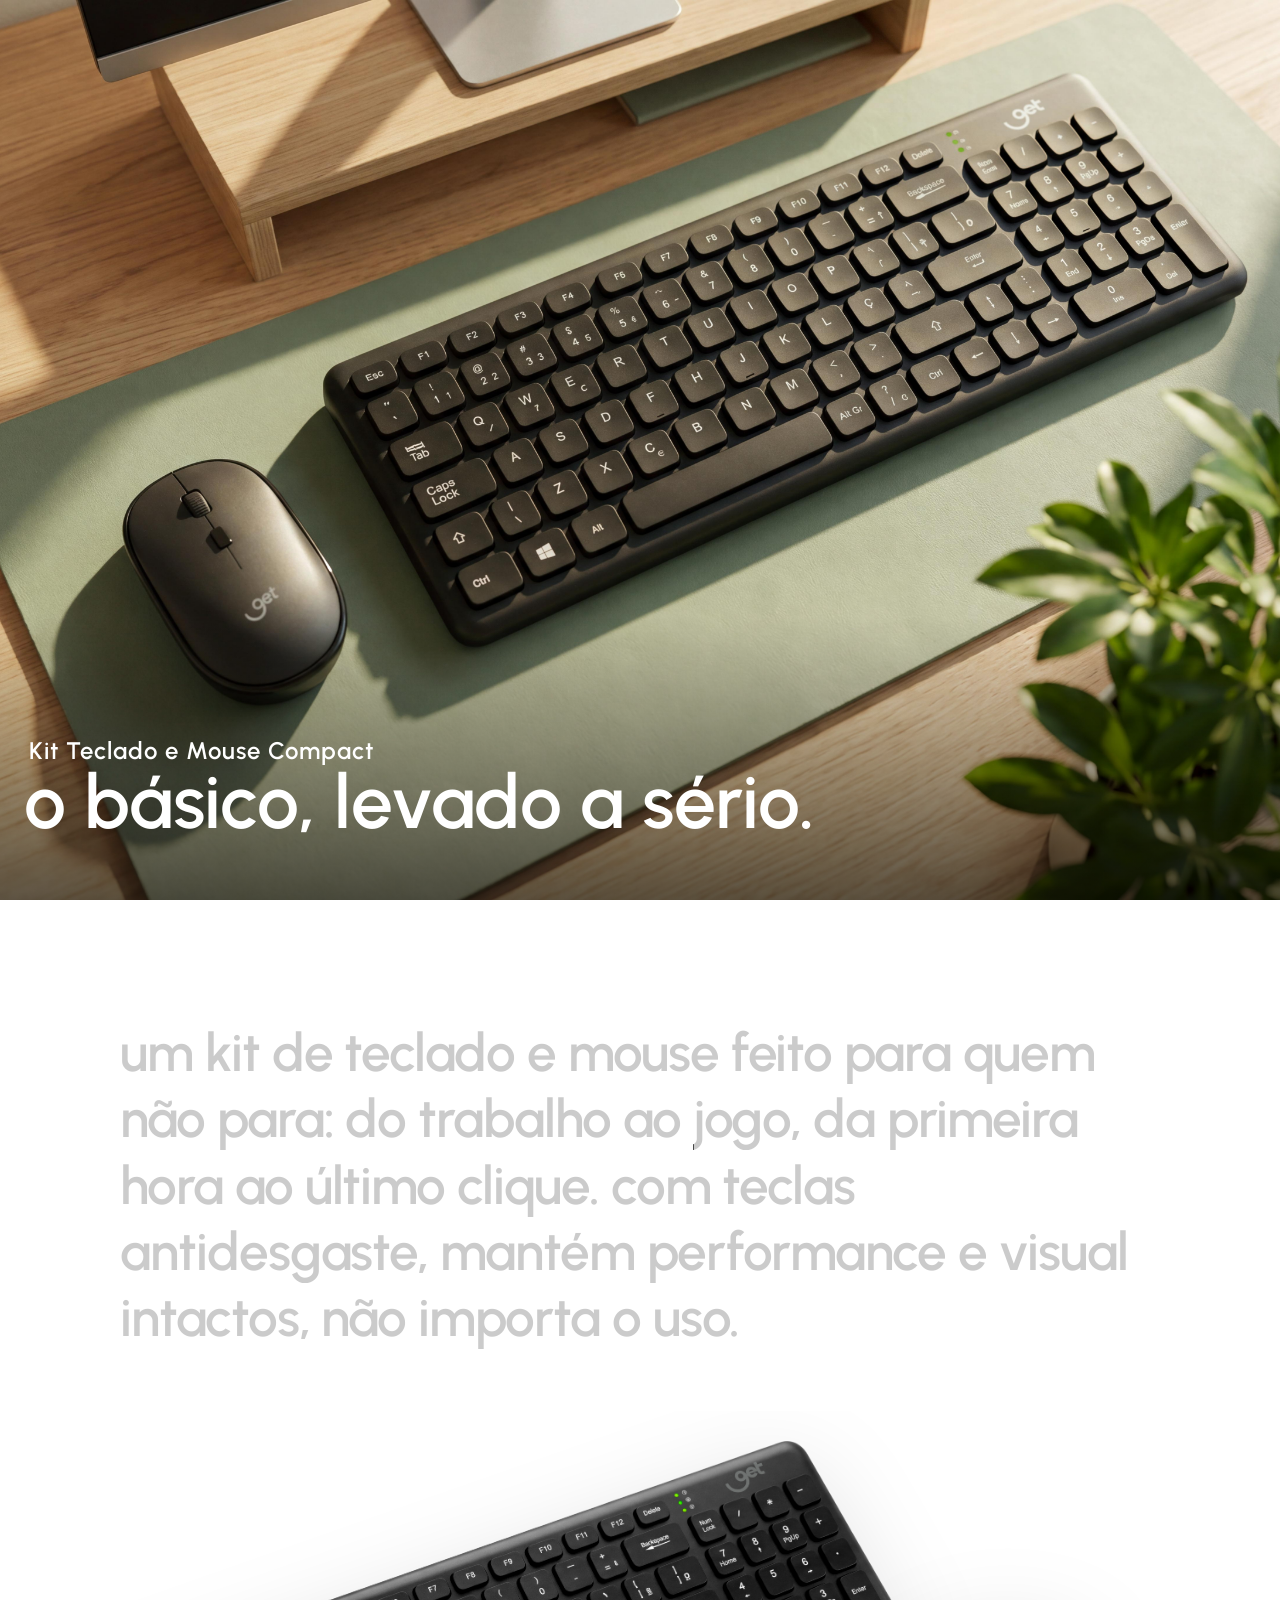
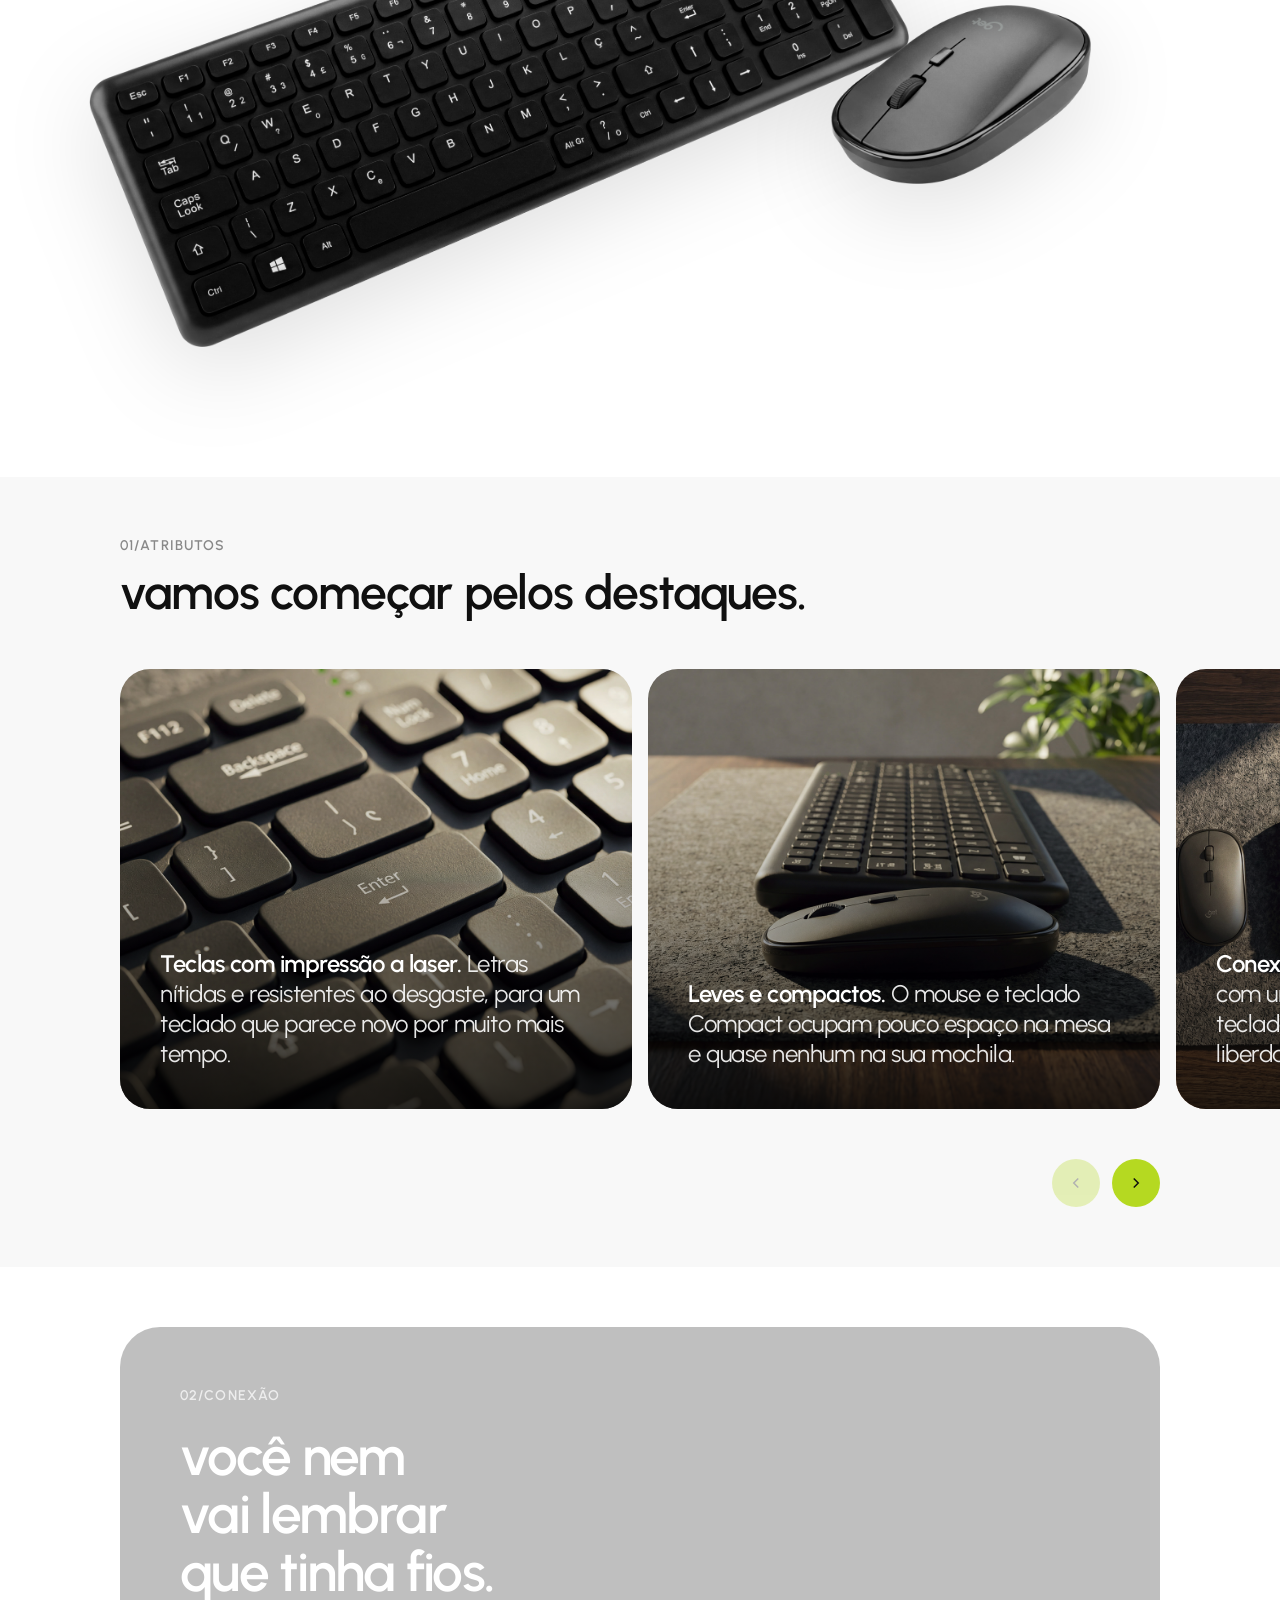
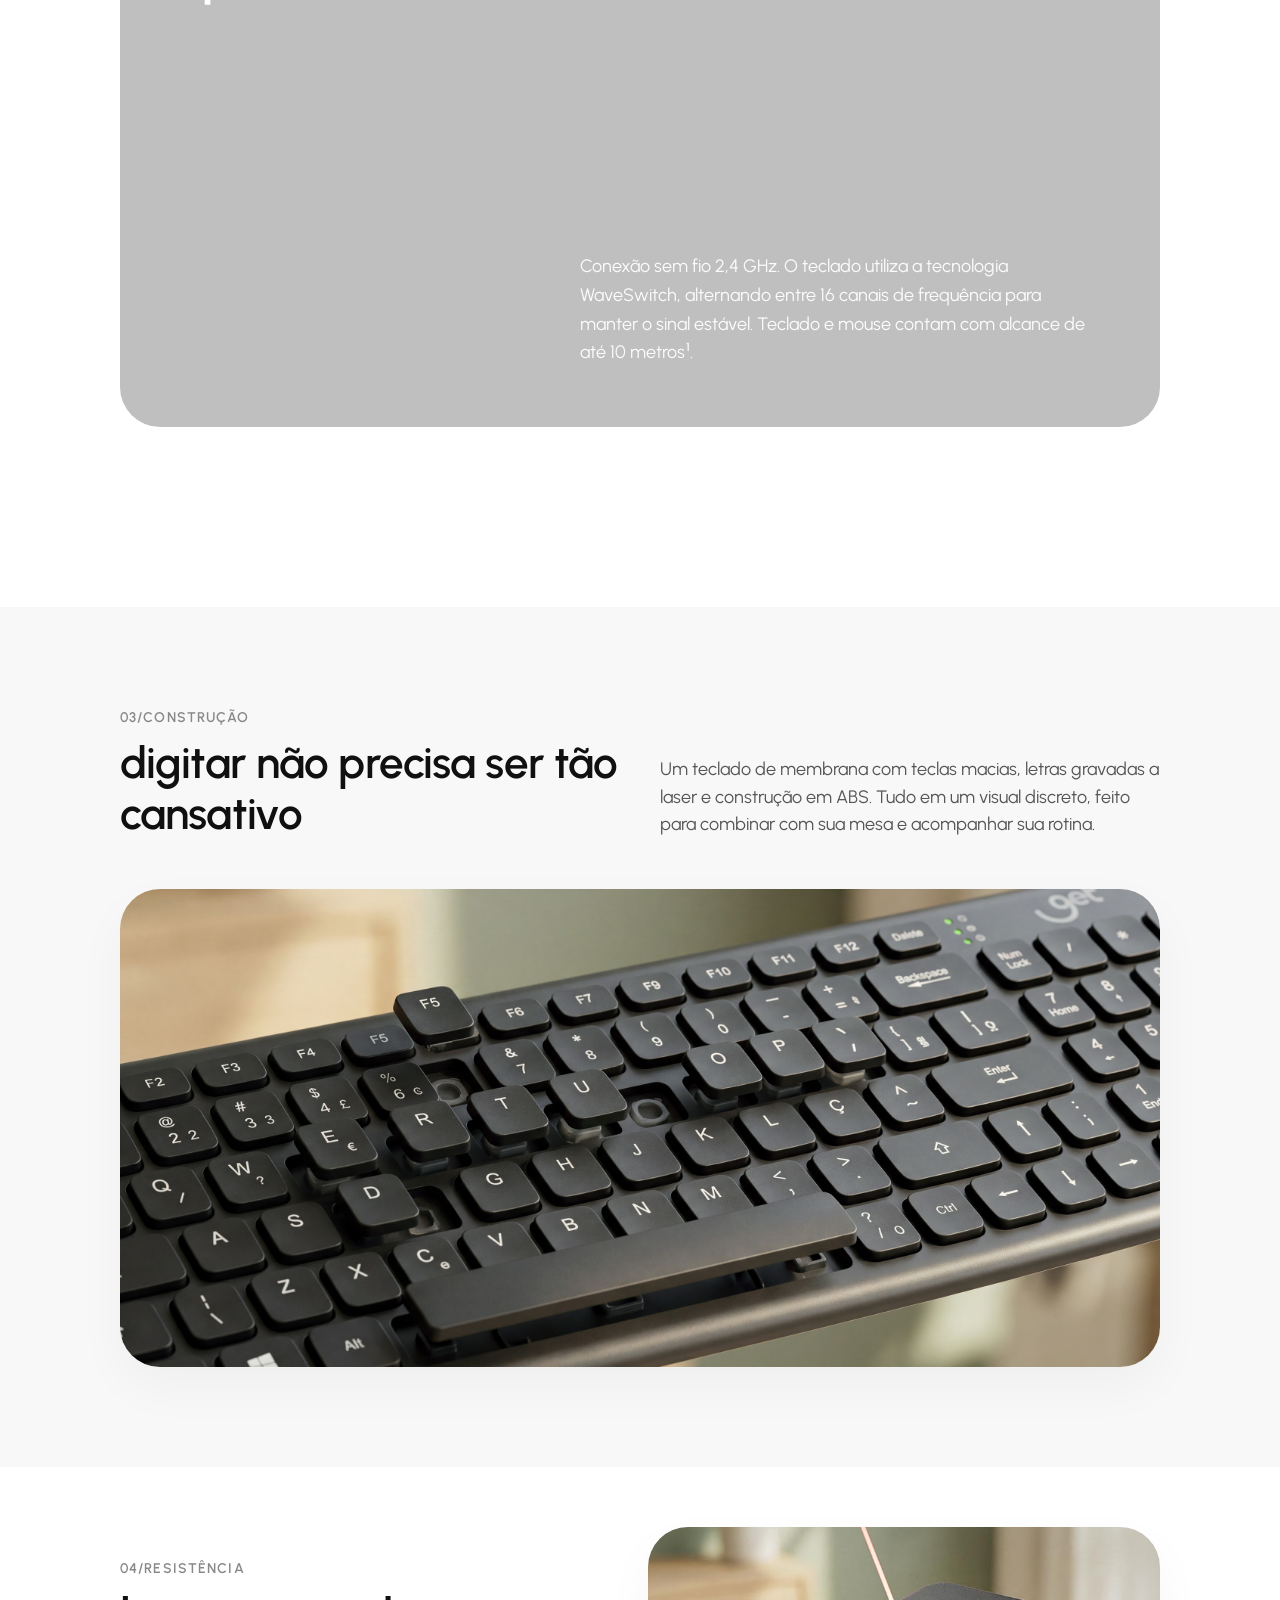
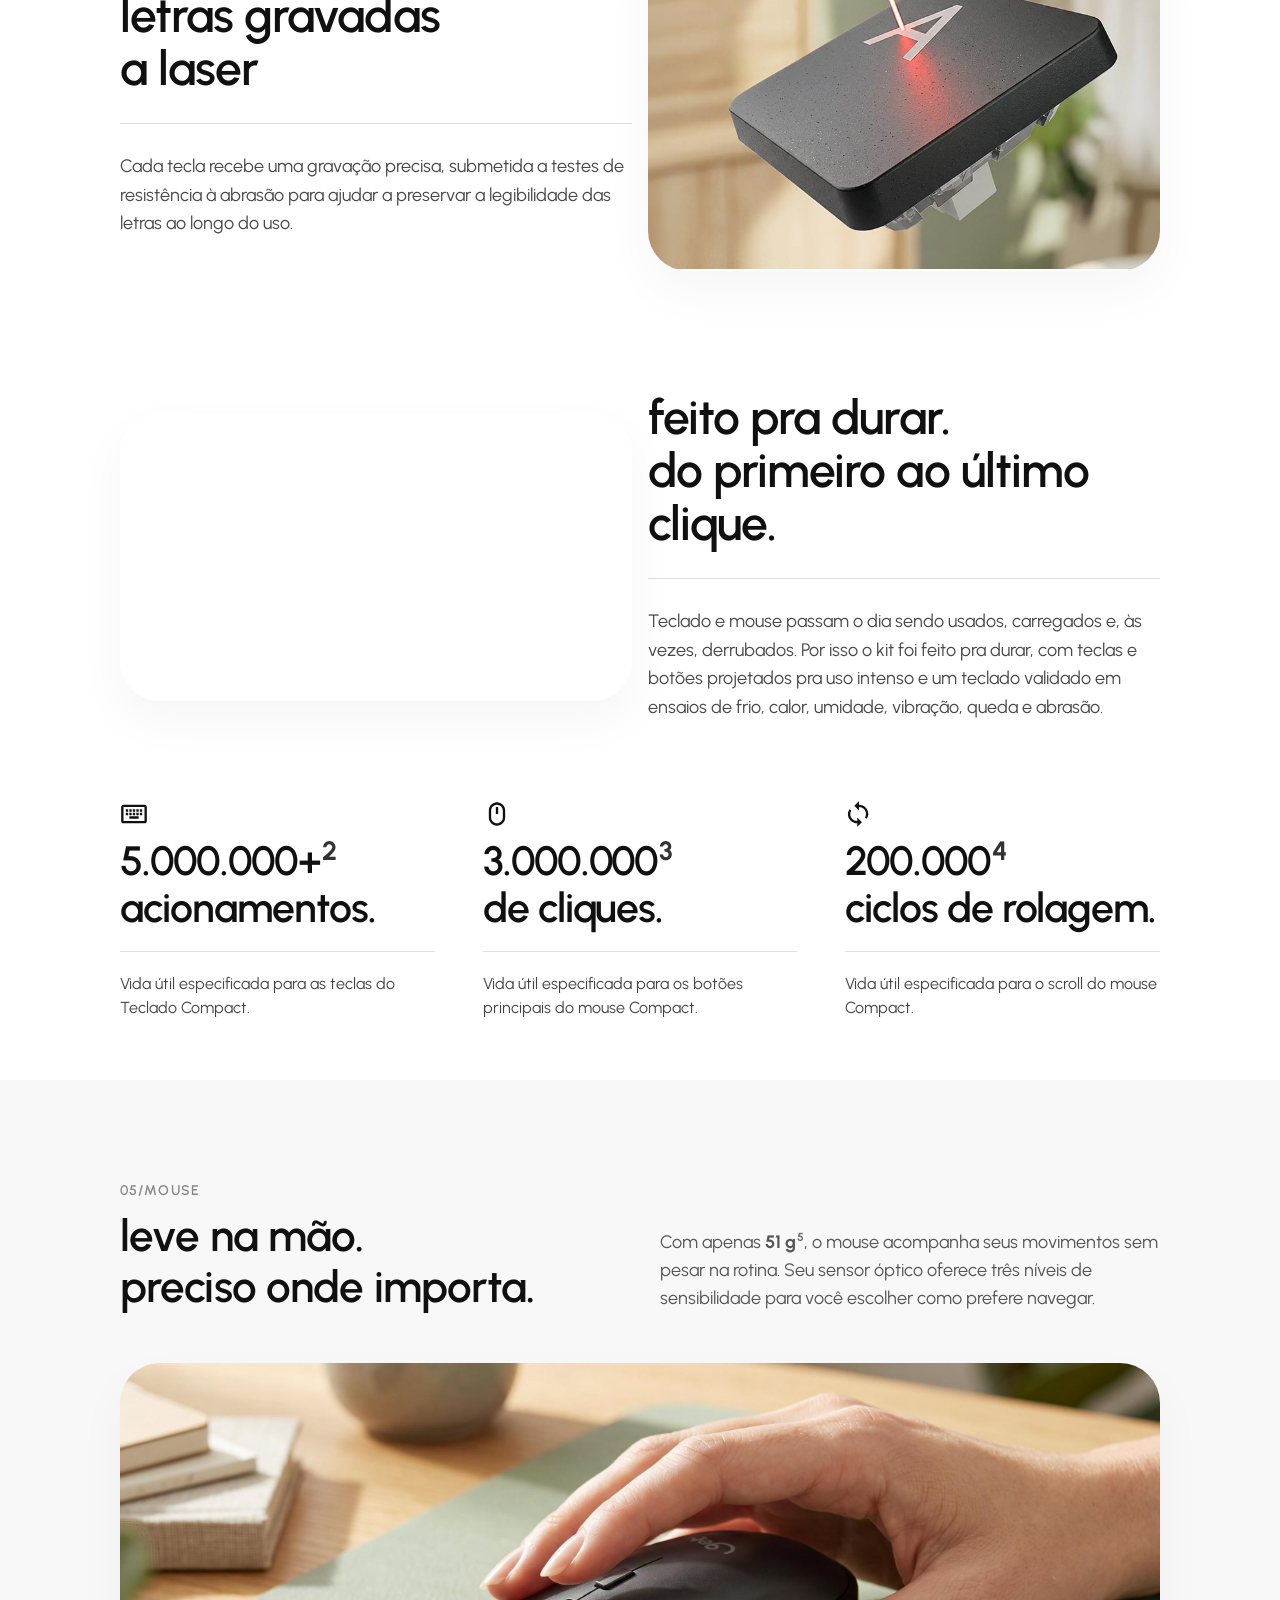
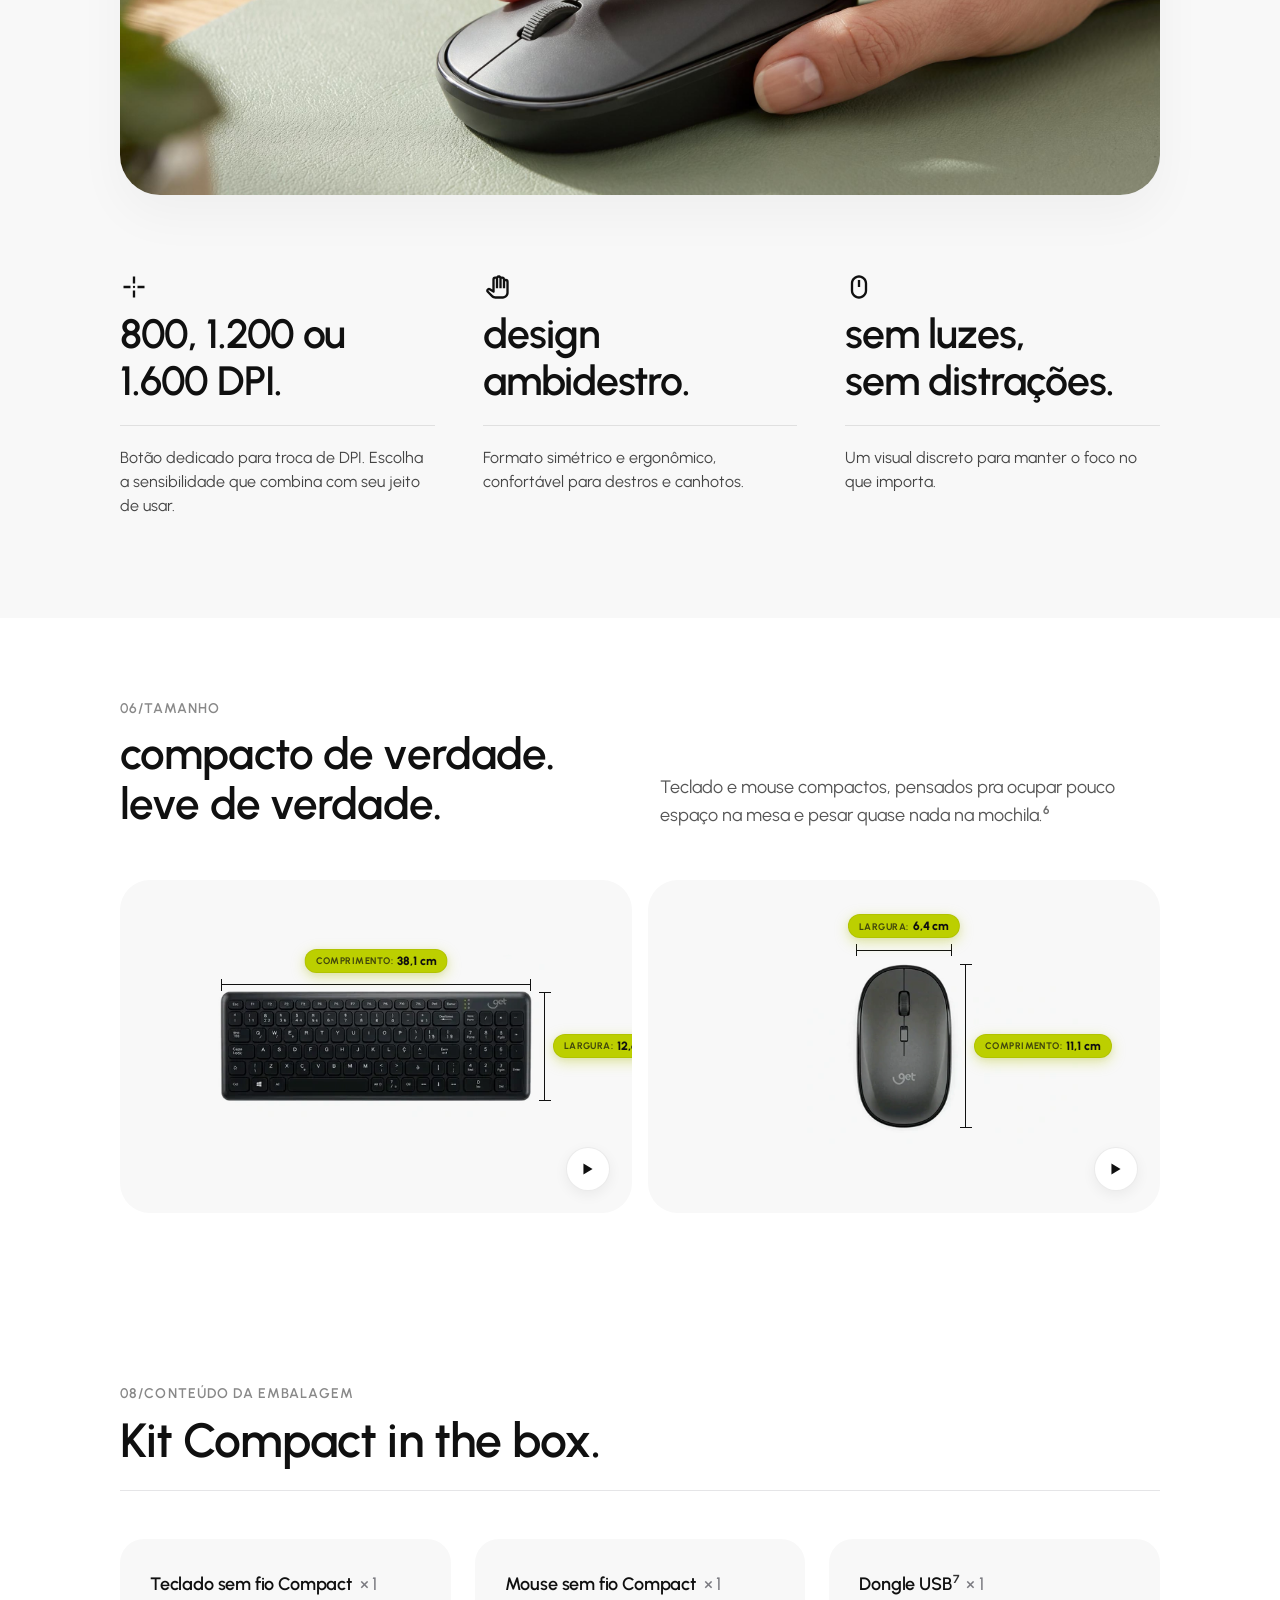
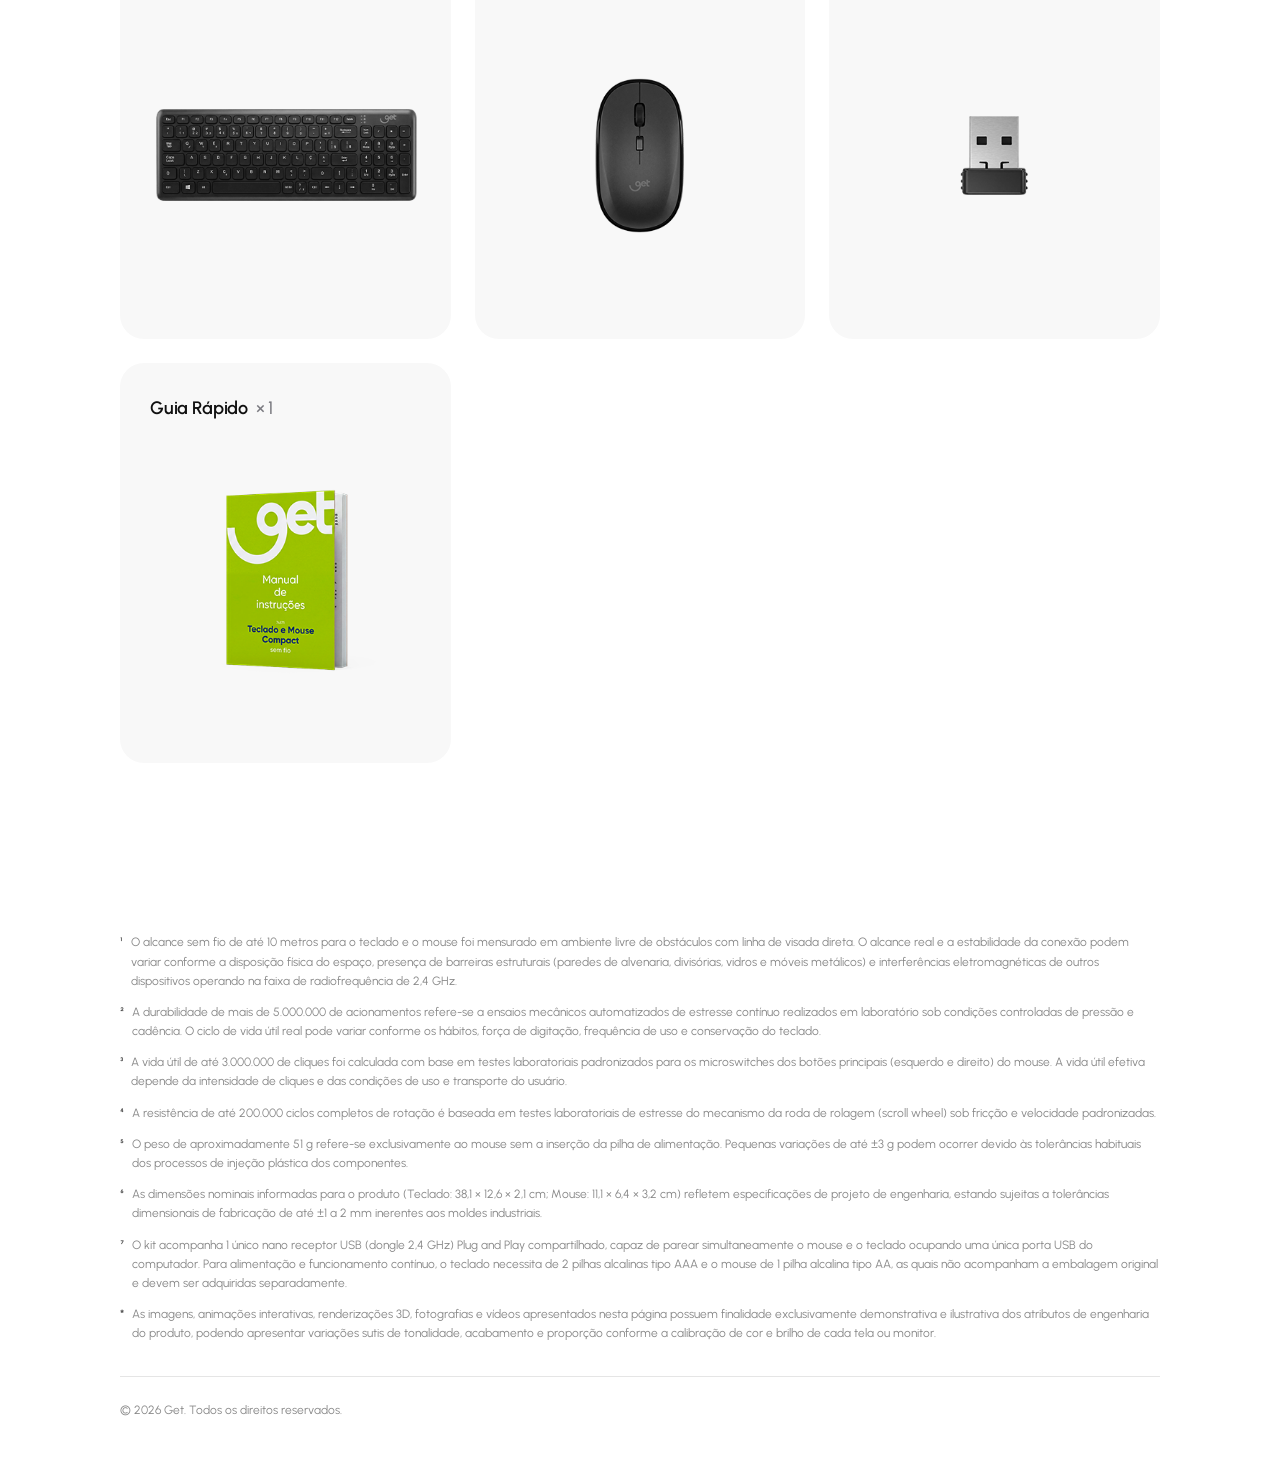
==== KitCompact.html @ 58099e29 "feat: landing page Kit Compact 2 com flipbooks css puro e legal notes" ====
<!DOCTYPE html>
<html lang="pt-BR">
<head>
    <meta charset="UTF-8">
    <meta name="viewport" content="width=device-width, initial-scale=1.0">
    <title>Garrafa Térmica Trity 2</title>
    <!-- Google Fonts: Urbanist (fontweights 400, 500, 600, 700) -->
    <link rel="preconnect" href="https://fonts.googleapis.com">
    <link rel="preconnect" href="https://fonts.gstatic.com" crossorigin>
    <link href="https://fonts.googleapis.com/css2?family=Urbanist:wght@400;500;600;700&display=swap" rel="stylesheet">
    <!-- Link para a folha de estilos -->

    <!-- Boxicons para ícones premium -->
    <link href="https://unpkg.com/boxicons@2.1.4/css/boxicons.min.css" rel="stylesheet">
</head>
<body>
<style>
@import url('https://fonts.googleapis.com/css2?family=Urbanist:wght@300;400;500;600;700;800;900&display=swap');
@import url('https://unpkg.com/boxicons@2.1.4/css/boxicons.min.css');

/* =========================================================
   CADEIRA ERGHUS — LANDING PAGE
   Padrão Arquitetural VTEX (LPMonitorPortátilMaxView)
   ========================================================== */

* { margin: 0; padding: 0; box-sizing: border-box; }
html, body { overflow-x: visible; }
html { scroll-behavior: smooth; }
.page-wrapper, .page-wrapper * { font-family: "Urbanist", -apple-system, BlinkMacSystemFont, "Segoe UI", Roboto, sans-serif; }
.page-wrapper { background-color: #101010; overflow-x: clip !important; overflow-y: visible; position: relative; width: 100%; min-height: 100vh; }

:root {
    --container-margin: 240px;
    --slide-width: calc((100vw - 2 * var(--container-margin) - 16px) / 2 + 16px);
    --slide-width-l4: calc((100vw - 2 * var(--container-margin) - 16px) / 2 + 16px);
    --slide-width-l6: calc((100vw - 2 * var(--container-margin) - 16px) / 2 + 16px);
}

/* =========================================================
   FORÇAR LARGURA TOTAL (FULL-BLEED) NA VTEX
   ========================================================== */
.lojagoldentec-enhanced-description-0-x-wrapper,
.lojagoldentec-enhanced-description-0-x-wrapper--description-ids,
.lojagoldentec-enhanced-description-0-x-container,
.lojagoldentec-enhanced-description-0-x-container--description-ids,
.lojagoldentec-enhanced-description-0-x-contentContainer,
.lojagoldentec-enhanced-description-0-x-contentContainer--description-ids,
.lojagoldentec-enhanced-description-0-x-contentItem,
.lojagoldentec-enhanced-description-0-x-contentItem--description-ids,
.lojagoldentec-enhanced-description-0-x-contentWrapper,
.lojagoldentec-enhanced-description-0-x-contentWrapper--description-ids,
.lojagoldentec-enhanced-description-0-x-wrapper--description-ids .lojagoldentec-enhanced-description-0-x-container--description-ids .lojagoldentec-enhanced-description-0-x-contentContainer .lojagoldentec-enhanced-description-0-x-contentItem .lojagoldentec-enhanced-description-0-x-contentWrapper,
#descricao,
[class*="enhanced-description"][class*="contentWrapper"],
[class*="enhanced-description"][class*="contentContainer"],
[class*="enhanced-description"][class*="container"] {
    max-width: 100% !important;
    width: 100% !important;
    margin: 0 !important;
    padding-left: 0 !important;
    padding-right: 0 !important;
    padding-top: 0 !important;
}

.page-wrapper {
    background-color: #101010;
    overflow-x: clip !important;
    overflow-y: visible;
    position: relative;
    width: 100% !important;
    max-width: 100% !important;
    min-height: 100vh;
}

/* Proteção global de fonte para parágrafos contra sobrescrita da VTEX */
.page-wrapper p {
    font-family: "Urbanist", -apple-system, BlinkMacSystemFont, "Segoe UI", Roboto, sans-serif !important;
}

.hero-section {
    display: flex;
    align-items: flex-end;
    justify-content: center;
    position: relative;
    height: 100vh;
    min-height: 700px;
    background-image: url("assets/Hero.jpg");
    background-size: cover;
    background-position: center center;
    color: #ffffff;
    overflow: hidden;
}

.hero-overlay {
    width: 100%;
    padding: 120px 0 60px;
    display: flex;
    justify-content: center;
    position: relative;
    z-index: 1;
    background: linear-gradient(to top, rgba(0, 0, 0, 0.6) 0%, rgba(0, 0, 0, 0) 100%);
}

.hero-container {
    max-width: 1440px;
    width: 100%;
    margin: 0 auto;
    padding: 0 24px;
    display: flex;
    justify-content: space-between;
    align-items: flex-end;
    flex-wrap: wrap;
    gap: 30px;
    position: relative;
    z-index: 1;
}

.hero-content {
    text-align: left;
    max-width: 1200px;
}

.product-name-hero {
    font-size: 24px;
    font-weight: 600;
    letter-spacing: 1px;
    color: #ffffff;
    display: block;
}

.slogan-hero {
    font-size: 75px;
    font-weight: 600;
    line-height: 1;
    color: #ffffff;
    margin: 0;
}

.hero-btn {
    font-family: "Urbanist", sans-serif;
    display: inline-flex;
    align-items: center;
    justify-content: center;
    background-color: rgba(255, 255, 255, 0.15);
    backdrop-filter: blur(10px);
    -webkit-backdrop-filter: blur(10px);
    color: #ffffff;
    font-size: 18px;
    font-weight: 700;
    text-decoration: none;
    padding: 16px 48px;
    border-radius: 12px;
    transition: border-radius 0.5s ease, color 0.5s ease, transform 0.3s ease, background-color 0.3s ease;
    border: 1px solid rgba(255, 255, 255, 0.3);
    margin-bottom: 10px;
    cursor: pointer;
}

.hero-btn:hover {
    transform: scale(1.08);
    background-color: rgba(188, 207, 0, 1);
    color: #101010;
    border-radius: 36px;
}


/* =========================================================
   RESPONSIVIDADE (MEDIA QUERIES)
   ========================================================== */

/* Tablets (iPad / telas médias) */
@media (max-width: 992px) {
    .hero-section {
        min-height: 600px;
    }
    .hero-container {
        padding: 0 24px;
        gap: 20px;
    }
    .desktop-only-nav {
        display: none !important;
    }
    .mobile-only-nav {
        display: flex !important;
        justify-content: center;
        align-items: center;
        gap: 12px;
        margin-top: 24px;
    }
}

/* Smartphones (telas pequenas) */
@media (max-width: 768px) {
    br {
        display: none !important;
    }

    .hero-section {
        min-height: 500px;
        background-image: url("assets/Hero.jpg") !important;
        background-size: cover !important;
        background-position: center center !important;
    }
    
    .slogan-hero {
        font-size: 52px;
    }
    
    .hero-container {
        padding: 0 24px;
        flex-direction: column;
        align-items: flex-start;
        gap: 20px;
    }
    
    .hero-btn {
        width: 100%;
        justify-content: center;
    }
}


/* =========================================================
   LÂMINA 1 — TEXT REVEAL E FRAME-A-FRAME
   ========================================================== */

.site-content {
    width: 100%;
    background-color: #ffffff;
    position: relative;
    z-index: 2;
}

/* 1. Revelação de Texto (Scroll-Fill) */
.text-reveal-section {
    max-width: 1920px;
    margin: 0 auto;
    padding: 120px var(--container-margin) 60px;
    position: relative;
    z-index: 10;
    pointer-events: none;
    view-timeline-name: --text-reveal;
    view-timeline-axis: block;
    margin-bottom: 0;
}

.reveal-text,
.page-wrapper .reveal-text,
div.reveal-text,
p.reveal-text {
    font-family: "Urbanist", -apple-system, BlinkMacSystemFont, "Segoe UI", Roboto, sans-serif !important;
    font-size: clamp(30px, 4.5vw, 53px) !important;
    font-weight: 600 !important;
    line-height: 1.25 !important;
    text-align: left !important;
    text-align-last: left !important;
    word-spacing: normal !important;
    white-space: normal !important;
    color: #CBCBCB !important;
    letter-spacing: -0.02em !important;
    margin: 0 !important;
    padding: 0 !important;
}

.reveal-text span,
.page-wrapper .reveal-text span,
div.reveal-text span,
p.reveal-text span {
    font-family: "Urbanist", -apple-system, BlinkMacSystemFont, "Segoe UI", Roboto, sans-serif !important;
    font-size: inherit !important;
    font-weight: inherit !important;
    line-height: inherit !important;
    letter-spacing: inherit !important;
    word-spacing: normal !important;
    white-space: normal !important;
    display: inline !important;
    -webkit-box-decoration-break: clone;
    box-decoration-break: clone;
    background-image: linear-gradient(90deg, #484848 50%, #CBCBCB 50%);
    background-size: 200% 100%;
    background-position: 100% 0;
    -webkit-background-clip: text;
    background-clip: text;
    color: transparent !important;
    animation-name: fillText;
    animation-timing-function: linear;
    animation-fill-mode: both;
    animation-timeline: --text-reveal;
}

@keyframes fillText {
    0% { background-position: 100% 0; }
    100% { background-position: 0% 0; }
}

/* Faixas de scroll baseadas em 'cover' com seletor de alta especificidade (.reveal-text .w-X) */
.reveal-text .w-1 { animation-range: cover 35% cover 36%; }
.reveal-text .w-2 { animation-range: cover 36% cover 37%; }
.reveal-text .w-3 { animation-range: cover 37% cover 38%; }
.reveal-text .w-4 { animation-range: cover 38% cover 39%; }
.reveal-text .w-5 { animation-range: cover 39% cover 40%; }
.reveal-text .w-6 { animation-range: cover 40% cover 41%; }
.reveal-text .w-7 { animation-range: cover 41% cover 42%; }
.reveal-text .w-8 { animation-range: cover 42% cover 43%; }
.reveal-text .w-9 { animation-range: cover 43% cover 44%; }
.reveal-text .w-10 { animation-range: cover 44% cover 45%; }
.reveal-text .w-11 { animation-range: cover 45% cover 46%; }
.reveal-text .w-12 { animation-range: cover 46% cover 47%; }
.reveal-text .w-13 { animation-range: cover 47% cover 48%; }
.reveal-text .w-14 { animation-range: cover 48% cover 49%; }
.reveal-text .w-15 { animation-range: cover 49% cover 50%; }
.reveal-text .w-16 { animation-range: cover 50% cover 51%; }
.reveal-text .w-17 { animation-range: cover 51% cover 52%; }
.reveal-text .w-18 { animation-range: cover 52% cover 53%; }
.reveal-text .w-19 { animation-range: cover 53% cover 54%; }
.reveal-text .w-20 { animation-range: cover 54% cover 55%; }
.reveal-text .w-21 { animation-range: cover 55% cover 56%; }
.reveal-text .w-22 { animation-range: cover 56% cover 57%; }
.reveal-text .w-23 { animation-range: cover 57% cover 58%; }
.reveal-text .w-24 { animation-range: cover 58% cover 59%; }
.reveal-text .w-25 { animation-range: cover 59% cover 60%; }
.reveal-text .w-26 { animation-range: cover 60% cover 61%; }
.reveal-text .w-27 { animation-range: cover 61% cover 62%; }
.reveal-text .w-28 { animation-range: cover 62% cover 63%; }
.reveal-text .w-29 { animation-range: cover 63% cover 64%; }
.reveal-text .w-30 { animation-range: cover 64% cover 65%; }
.reveal-text .w-31 { animation-range: cover 65% cover 66%; }
.reveal-text .w-32 { animation-range: cover 66% cover 67%; }
.reveal-text .w-33 { animation-range: cover 67% cover 68%; }

/* =========================================================
   BLOCO 2 — CONVERGÊNCIA KIT COMPACT (TECLADO E MOUSE COM SCROLL)
   ========================================================== */

.kit-converge-section {
    position: relative;
    width: 100%;
    background-color: #ffffff;
    display: flex;
    align-items: center;
    justify-content: center;
    padding: 30px 0 50px;
    overflow: hidden;
    view-timeline-name: --kit-converge;
    view-timeline-axis: block;
}

/* Wrapper com layout vertical para alinhar produto e switch de cor */
.kit-converge-wrapper {
    max-width: 1440px;
    width: 100%;
    margin: 0 auto;
    padding: 0 40px;
    display: flex;
    flex-direction: column;
    justify-content: center;
    align-items: center;
    position: relative;
    z-index: 2;
}

.kit-converge-stage {
    display: flex;
    align-items: center;
    justify-content: center;
    gap: clamp(10px, 1.8vw, 22px);
    width: 100%;
    max-width: 1200px;
    position: relative;
}

.kit-device {
    display: flex;
    align-items: center;
    justify-content: center;
    will-change: transform, opacity;
    animation-timing-function: cubic-bezier(0.16, 1, 0.3, 1);
    animation-fill-mode: both;
    animation-timeline: --kit-converge;
}

.kit-teclado {
    flex: 0 1 72%;
    width: 72%;
    max-width: 820px;
    animation-name: convergeTeclado;
    animation-range: entry 10% cover 65%;
}

.kit-mouse {
    flex: 0 1 25%;
    width: 25%;
    max-width: 260px;
    animation-name: convergeMouse;
    animation-range: entry 10% cover 65%;
}

@keyframes convergeTeclado {
    0% {
        transform: translate3d(-580px, 0, 0) scale(0.92);
        opacity: 0.2;
    }
    100% {
        transform: translate3d(0, 0, 0) scale(1);
        opacity: 1;
    }
}

@keyframes convergeMouse {
    0% {
        transform: translate3d(580px, 0, 0) scale(0.92);
        opacity: 0.2;
    }
    100% {
        transform: translate3d(-100px, 0, 0) scale(1);
        opacity: 1;
    }
}

:root {
    --kit-elastic: cubic-bezier(.34, 1.56, .64, 1);
    --kit-slider-elastic: cubic-bezier(.34, 1.28, .64, 1);
}

@supports (transition-timing-function: linear(0, 1)) {
    :root {
        --kit-elastic: linear(0, .357 4%, .745 8%, 1.038 12%, 1.195 16%, 1.229 20%,
                               1.166 25%, 1.066 30%, .99 35%, .955 40%, .976 50%,
                               1.007 60%, 1.007 70%, 1);
        --kit-slider-elastic: linear(0, .357 4%, .745 8%, 1.038 12%, 1.16 16%, 1.18 20%,
                                      1.12 25%, 1.05 30%, .992 35%, .975 40%, .988 50%,
                                      1.005 60%, 1.003 70%, 1);
    }
}

/* ---------------------------------------------------------
   SWITCH ANIMADO DE CORES: RETÂNGULO 48x48 COM BORDER-RADIUS -> EXPANSÃO FLUIDA DO WIDTH
   ---------------------------------------------------------- */
.kit-color-radio {
    display: none !important;
}

.kit-color-switch-container {
    margin-top: 28px;
    width: 100%;
    min-height: 52px;
    display: flex;
    justify-content: center;
    align-items: center;
    position: relative;
    z-index: 30;
    pointer-events: none;
}

.kit-color-switch-wrapper {
    display: inline-flex;
    align-items: center;
    justify-content: center;
    position: fixed;
    bottom: 32px;
    left: 0;
    right: 0;
    margin: 0 auto;
    z-index: 999;
    box-sizing: border-box;

    /* O container é um retângulo 48x48 com border-radius de 24px para parecer um círculo no início */
    width: 48px;
    height: 48px;
    border-radius: 24px;
    padding: 0;
    overflow: hidden;

    /* Fundo glassmorphism branco translúcido com blur */
    background: rgba(255, 255, 255, 0.82);
    backdrop-filter: blur(20px) saturate(180%);
    -webkit-backdrop-filter: blur(20px) saturate(180%);
    border: 1.5px solid rgba(255, 255, 255, 0.95);
    box-shadow: 
        0 16px 36px rgba(0, 0, 0, 0.12),
        0 4px 12px rgba(0, 0, 0, 0.06),
        inset 0 1px 1.5px rgba(255, 255, 255, 0.95);

    /* Oculto abaixo da tela */
    transform: translateY(180px);
    opacity: 0;
    visibility: hidden;
    pointer-events: none;

    /* Transição ultrarrápida e responsiva ao fechar (desaciona sem atraso) */
    transition: transform 0.28s cubic-bezier(0.32, 0, 0.2, 1),
                width 0.20s cubic-bezier(0.32, 0, 0.2, 1),
                padding 0.16s ease,
                opacity 0.18s ease,
                visibility 0.28s,
                box-shadow 0.28s ease;
}

/* Ícone central de preview na bolinha colapsada (Vetor SVG perfeitamente circular e sem serrilhados) */
.kit-switch-ball-icon {
    position: absolute;
    top: 50%;
    left: 50%;
    transform: translate(-50%, -50%);
    width: 22px;
    height: 22px;
    border-radius: 50%;
    display: flex;
    align-items: center;
    justify-content: center;
    pointer-events: none;
    opacity: 1;
    /* Na SAÍDA: surge suavemente só DEPOIS que o restante da UI já sumiu */
    transition: opacity 0.16s ease 0.07s;
    filter: drop-shadow(0 1px 2px rgba(0, 0, 0, 0.15));
}

.kit-switch-ball-icon svg {
    display: block;
    width: 22px;
    height: 22px;
}

/* Conteúdo interno da pílula (fade out imediato na saída sem sobreposição) */
.kit-color-switch-inner {
    display: inline-flex;
    align-items: center;
    gap: 16px;
    white-space: nowrap;
    opacity: 0;
    pointer-events: none;
    /* Na SAÍDA: some de IMEDIATO (sem delay e em 0.10s) para não colidir com a bolinha mista */
    transition: opacity 0.10s ease 0s;
}

/* ESTADO FIXO VISÍVEL: Salto vertical com efeito BOUNCE elástico na tela */
.kit-color-switch-wrapper.is-fixed {
    transform: translateY(0);
    opacity: 1;
    visibility: visible;
    pointer-events: auto;
    box-shadow: 
        0 20px 44px rgba(0, 0, 0, 0.16),
        0 6px 16px rgba(0, 0, 0, 0.08),
        inset 0 1px 1.5px rgba(255, 255, 255, 0.95);

    /* Na subida: BOUNCE vertical elástico (0.85s) e abertura fluida do width */
    transition: transform 0.85s var(--kit-slider-elastic),
                width 0.48s cubic-bezier(0.16, 1, 0.3, 1),
                padding 0.38s cubic-bezier(0.16, 1, 0.3, 1),
                opacity 0.25s ease,
                visibility 0.85s,
                box-shadow 0.4s ease;
}

/* ESTADO EXPANDIDO: Modifica O WIDTH do container de 48px para 236px COM ANIMAÇÃO FÍSICA */
.kit-color-switch-wrapper.is-expanded {
    width: 236px;
    padding: 0 18px;
}

/* Na ENTRADA: a bolinha mista apaga de imediato */
.kit-color-switch-wrapper.is-expanded .kit-switch-ball-icon {
    opacity: 0;
    transition: opacity 0.12s ease 0s;
}

/* Na ENTRADA: a UI expandida aparece suavemente conforme o container alarga */
.kit-color-switch-wrapper.is-expanded .kit-color-switch-inner {
    opacity: 1;
    pointer-events: auto;
    transition: opacity 0.24s ease 0.08s;
}

.kit-color-label-group {
    display: inline-flex;
    align-items: center;
    gap: 5px;
    font-size: 13px;
    letter-spacing: -0.01em;
    user-select: none;
    font-family: inherit;
}

.kit-color-switch-title {
    color: rgba(16, 16, 16, 0.65);
    font-weight: 600;
}

.kit-color-name {
    color: #101010;
    font-weight: 700;
    min-width: 48px;
    transition: opacity 0.2s ease;
}

.kit-color-divider {
    width: 1px;
    height: 18px;
    background: rgba(0, 0, 0, 0.14);
}

.kit-color-dots {
    display: inline-flex;
    align-items: center;
    gap: 14px;
}

/* Botão da bolinha: TAMANHO E POSIÇÃO TOTALMENTE FIXOS (NUNCA SAI DO LUGAR NO HOVER) */
.kit-color-dot {
    position: relative;
    width: 32px;
    height: 32px;
    flex: 0 0 32px;
    border-radius: 50%;
    cursor: pointer;
    display: flex;
    align-items: center;
    justify-content: center;
    background: transparent;
    border: none;
    outline: none;
    padding: 0;
    margin: 0;
    transform: none !important; /* Trava absoluta: impede qualquer deslocamento */
    -webkit-tap-highlight-color: transparent;
}

/* Anel concêntrico externo estático e perfeitamente ancorado */
.kit-color-dot::before {
    content: '';
    position: absolute;
    top: 0;
    left: 0;
    width: 32px;
    height: 32px;
    box-sizing: border-box;
    border-radius: 50%;
    border: 2px solid #111111;
    opacity: 0;
    transform: scale(0.65);
    transition: transform 0.4s var(--kit-elastic), opacity 0.25s ease;
    pointer-events: none;
}

.kit-color-dot.is-active::before,
#kit-color-white:checked ~ .kit-converge-wrapper .dot-white::before,
#kit-color-black:checked ~ .kit-converge-wrapper .dot-black::before {
    opacity: 1;
    transform: scale(1);
}

/* A bolinha de cor interna (Swatch) */
.kit-color-dot .color-swatch {
    width: 22px;
    height: 22px;
    flex: 0 0 22px;
    border-radius: 50%;
    display: block;
    position: relative;
    z-index: 2;
    transform-origin: center center;
    transition: transform 0.22s ease, box-shadow 0.22s ease;
}

/* No hover: apenas a bolinha interna ganha um micro-relevo centralizado sem deslocar nada */
.kit-color-dot:hover .color-swatch {
    transform: scale(1.08);
}

/* Bolinha Branca: acabamento cerâmico brilhante */
.swatch-white {
    background: radial-gradient(circle at 35% 35%, #FFFFFF 0%, #F5F5F7 60%, #E2E2E6 100%);
    border: 1px solid rgba(0, 0, 0, 0.16);
    box-shadow: 
        inset 0 1px 2px rgba(255, 255, 255, 1),
        0 2px 5px rgba(0, 0, 0, 0.10);
}

/* Bolinha Preta: acabamento grafite/obsidiana acetinado */
.swatch-black {
    background: radial-gradient(circle at 35% 35%, #424245 0%, #1F1F21 65%, #121214 100%);
    border: 1px solid rgba(0, 0, 0, 0.35);
    box-shadow: 
        inset 0 1px 1.5px rgba(255, 255, 255, 0.25),
        0 2px 6px rgba(0, 0, 0, 0.30);
}

/* --- Suporte 100% PURE CSS para Troca de Cores (VTEX Native) --- */
.color-text-black { display: none; }
.color-text-white { display: none; }

#kit-color-black:checked ~ .kit-converge-wrapper .color-text-black { display: inline !important; }
#kit-color-white:checked ~ .kit-converge-wrapper .color-text-white { display: inline !important; }

#kit-color-black:checked ~ .kit-converge-wrapper .dot-black::before { opacity: 1 !important; transform: scale(1) !important; }
#kit-color-black:checked ~ .kit-converge-wrapper .dot-white::before { opacity: 0 !important; transform: scale(0.65) !important; }

#kit-color-white:checked ~ .kit-converge-wrapper .dot-white::before { opacity: 1 !important; transform: scale(1) !important; }
#kit-color-white:checked ~ .kit-converge-wrapper .dot-black::before { opacity: 0 !important; transform: scale(0.65) !important; }

/* ---------------------------------------------------------
   TRANSIÇÃO ULTRA-SUAVE DAS IMAGENS (CROSSFADE EM CAMADAS)
   ---------------------------------------------------------- */
.kit-device-layers {
    position: relative;
    width: 100%;
    display: flex;
    align-items: center;
    justify-content: center;
}

.kit-teclado .kit-device-layers {
    max-width: 820px;
}

.kit-mouse .kit-device-layers {
    max-width: 260px;
}

.kit-img-layer {
    width: 100%;
    height: auto;
    display: block;
    filter: drop-shadow(0 25px 45px rgba(0, 0, 0, 0.12));
    transition: opacity 0.55s cubic-bezier(0.4, 0, 0.2, 1), transform 0.4s ease;
    will-change: opacity;
}

.kit-img-layer.img-white {
    position: relative;
    z-index: 1;
    opacity: 0;
    pointer-events: none;
}

.kit-img-layer.img-black {
    position: absolute;
    top: 0;
    left: 0;
    width: 100%;
    height: 100%;
    z-index: 2;
    opacity: 1;
    pointer-events: auto;
}

/* Transição Crossfade ao selecionar PRETO */
.color-black .kit-img-layer.img-black,
#kit-color-black:checked ~ .kit-converge-wrapper .kit-img-layer.img-black {
    opacity: 1;
    pointer-events: auto;
}

.color-black .kit-img-layer.img-white,
#kit-color-black:checked ~ .kit-converge-wrapper .kit-img-layer.img-white {
    opacity: 0;
}

/* Ao selecionar BRANCO */
.color-white .kit-img-layer.img-white,
#kit-color-white:checked ~ .kit-converge-wrapper .kit-img-layer.img-white {
    opacity: 1;
}

.color-white .kit-img-layer.img-black,
#kit-color-white:checked ~ .kit-converge-wrapper .kit-img-layer.img-black {
    opacity: 0;
    pointer-events: none;
}

/* --- Ajustes Responsivos da Lâmina 1 e Convergência --- */
@media (max-width: 992px) {
    .text-reveal-section {
        padding: 80px 30px 30px;
        margin-bottom: 0;
    }
    .kit-converge-section {
        padding: 25px 0 40px;
    }
    .kit-converge-wrapper {
        padding: 0 24px;
    }
    .kit-converge-stage {
        gap: clamp(10px, 2vw, 18px);
    }
    @keyframes convergeTeclado {
        0% {
            transform: translate3d(-300px, 0, 0) scale(0.92);
            opacity: 0.25;
        }
        100% {
            transform: translate3d(0, 0, 0) scale(1);
            opacity: 1;
        }
    }
    @keyframes convergeMouse {
        0% {
            transform: translate3d(300px, 0, 0) scale(0.92);
            opacity: 0.25;
        }
        100% {
            transform: translate3d(0, 0, 0) scale(1);
            opacity: 1;
        }
    }
}

@media (max-width: 768px) {
    .text-reveal-section {
        padding: 60px 24px 20px;
        margin-bottom: 0;
    }
    .kit-converge-section {
        padding: 20px 0 35px;
    }
    .kit-converge-wrapper {
        padding: 0 16px;
    }
    .kit-converge-stage {
        gap: 8px;
    }
    .kit-teclado {
        flex: 0 1 73%;
    }
    .kit-mouse {
        flex: 0 1 27%;
    }
    @keyframes convergeTeclado {
        0% {
            transform: translate3d(-150px, 0, 0) scale(0.94);
            opacity: 0.3;
        }
        100% {
            transform: translate3d(0, 0, 0) scale(1);
            opacity: 1;
        }
    }
    @keyframes convergeMouse {
        0% {
            transform: translate3d(150px, 0, 0) scale(0.94);
            opacity: 0.3;
        }
        100% {
            transform: translate3d(0, 0, 0) scale(1);
            opacity: 1;
        }
    }
}

/* =========================================================
   LÂMINA 2 — CARROSSEL DE DESTAQUES (ATRIBUTOS)
   ========================================================== */

.lamina-2 {
    width: 100%;
    background-color: #F8F8F8; /* Definido fundo cinza claro conforme solicitado */
    padding: 40px 0 60px; /* Padding superior reduzido para aproximar da animação */
    overflow: hidden;
    position: relative;
}

.section-container {
    max-width: 1920px;
    margin: 0 auto;
    padding: 0 var(--container-margin);
    position: relative;
    width: 100%;
}

.highlights-header {
    display: flex;
    justify-content: space-between;
    align-items: flex-end;
    margin-bottom: 50px;
    width: 100%;
}

.highlights-title-group {
    display: flex;
    flex-direction: column;
}

.section-tag {
    font-size: 14px;
    font-weight: 600;
    color: #888888;
    text-transform: uppercase;
    letter-spacing: 0.08em;
    display: inline-block;
    margin-bottom: 12px;
}

.section-tag-light {
    color: rgba(255, 255, 255, 0.72) !important;
}

.section-title {
    font-size: clamp(32px, 4vw, 48px);
    font-weight: 600;
    color: #101010;
    line-height: 1.1;
    margin: 0;
    letter-spacing: -0.02em;
}

/* Botão Assista ao Vídeo (Verde-Limão Premium) */
.btn-watch-video {
    display: inline-flex;
    align-items: center;
    gap: 10px;
    background-color: #BCCF00; /* Lime/yellow green */
    color: #ffffff;
    font-size: 15px;
    font-weight: 600;
    text-decoration: none;
    padding: 12px 28px;
    border-radius: 24px;
    box-shadow: none !important;
    transition: transform 0.3s cubic-bezier(0.16, 1, 0.3, 1);
}

.btn-watch-video:hover {
    transform: scale(1.03);
    box-shadow: none !important;
}

.btn-icon {
    width: 20px;
    height: 20px;
    border-radius: 50%;
    background-color: rgba(255, 255, 255, 0.25);
    display: flex;
    align-items: center;
    justify-content: center;
    flex-shrink: 0;
}

/* Estrutura do Carrossel que "vaza" para as bordas */
.carousel-outer-wrapper {
    width: 100vw;
    margin-left: calc(-1 * var(--container-margin)); /* Anula o padding de var(--container-margin) do section-container */
    position: relative;
}

.carousel-radio {
    display: none;
}

.carousel-track-container {
    overflow: visible; /* Permite vazar as bordas para fora da grid de 1440px */
    position: relative;
    width: 100%;
}

.carousel-track {
    display: flex;
    gap: 16px; /* Medianiz 16 */
    transition: transform 0.6s cubic-bezier(0.16, 1, 0.3, 1);
    padding-left: var(--container-margin); /* Respeita a margem lateral no início */
    padding-right: var(--container-margin); /* Respeita a margem lateral no fim */
    padding-bottom: 20px;
}

/* Translações baseadas nos inputs de rádio checados */
#slide1:checked ~ .carousel-outer-wrapper .carousel-track { transform: translateX(0); }
#slide2:checked ~ .carousel-outer-wrapper .carousel-track { transform: translateX(calc(-1 * var(--slide-width))); }
#slide3:checked ~ .carousel-outer-wrapper .carousel-track { transform: translateX(calc(-2 * var(--slide-width))); }

.carousel-card {
    position: relative;
    width: calc((100vw - 2 * var(--container-margin) - 16px) / 2); /* 6 colunas na grid */
    height: 440px;
    border-radius: 30px;
    overflow: hidden;
    flex-shrink: 0;
    box-shadow: none !important;
    transition: border-radius 0.4s cubic-bezier(0.16, 1, 0.3, 1);
}

.carousel-card:hover {
    border-radius: 60px;
}

.card-bg,
.card-video-bg,
.attribute-card-video-bg {
    width: 100%;
    height: 100%;
    max-height: 100%;
    object-fit: cover;
    object-position: center;
    display: block;
    transition: transform 0.8s cubic-bezier(0.16, 1, 0.3, 1);
}

.carousel-card video {
    width: 100%;
    height: 100%;
    max-height: 100%;
    object-fit: cover;
    object-position: center;
    display: block;
}

.card-content video {
    max-height: 100%;
    max-width: 100%;
    object-fit: contain;
}

.carousel-card:hover .card-bg,
.carousel-card:hover .card-video-bg,
.carousel-card:hover .attribute-card-video-bg,
.carousel-card:hover video {
    transform: scale(1.05);
}

/* Sombra na parte inferior do card para legibilidade (Gradiente preto para transparente) */
.card-overlay {
    position: absolute;
    top: 0;
    left: 0;
    width: 100%;
    height: 100%;
    background: linear-gradient(to top, rgba(0, 0, 0, 0.8) 0%, rgba(0, 0, 0, 0.3) 45%, transparent 80%);
    pointer-events: none;
    z-index: 1;
    opacity: 1;
    transition: opacity 0.85s cubic-bezier(0.25, 1, 0.5, 1);
}

.card-content {
    position: absolute;
    bottom: 0;
    left: 0;
    width: 100%;
    padding: 40px;
    display: flex;
    justify-content: space-between;
    align-items: flex-end;
    z-index: 2;
    aspect-ratio: 16 / 10;
    opacity: 1;
    filter: blur(0px);
    transform: scale(1);
    transition: opacity 0.85s cubic-bezier(0.25, 1, 0.5, 1),
                filter 0.85s cubic-bezier(0.25, 1, 0.5, 1),
                transform 0.85s cubic-bezier(0.25, 1, 0.5, 1);
    pointer-events: auto;
}

.l6-carousel-card .card-content {
    padding-right: 76px;
}

/* Toggle de exibição/ocultação (Olhinho) */
.attribute-card-toggle {
    position: absolute;
    opacity: 0;
    pointer-events: none;
    width: 0;
    height: 0;
    margin: 0;
}

.attribute-card-toggle:checked ~ .card-overlay,
.attribute-card-toggle:checked ~ .attribute-card-overlay {
    opacity: 0;
}

.attribute-card-toggle:checked ~ .card-content,
.attribute-card-toggle:checked ~ .attribute-card-content {
    opacity: 0;
    filter: blur(16px);
    transform: scale(0.96);
    pointer-events: none;
}

/* Botão de olho aos moldes de index - Copia.html */
.btn-eye {
    position: absolute;
    bottom: 24px;
    right: 24px;
    width: 44px;
    height: 44px;
    border-radius: 50%;
    border: 1px solid rgba(255, 255, 255, 0.4);
    display: flex;
    align-items: center;
    justify-content: center;
    color: #ffffff;
    background-color: rgba(255, 255, 255, 0.12);
    backdrop-filter: blur(8px);
    -webkit-backdrop-filter: blur(8px);
    cursor: pointer;
    z-index: 5;
    transition: all 0.3s cubic-bezier(0.16, 1, 0.3, 1);
    user-select: none;
    -webkit-user-select: none;
}

.btn-eye:hover {
    background-color: #ffffff;
    color: #101010;
    border-color: #ffffff;
    transform: scale(1.08);
}

.btn-eye:active {
    transform: scale(0.94);
}

.btn-eye svg {
    display: block;
    width: 18px;
    height: 18px;
    overflow: visible;
}

.btn-eye .icon-eye-open {
    display: block;
}

.btn-eye .icon-eye-closed {
    display: none;
}

.attribute-card-toggle:checked ~ .btn-eye {
    background-color: rgba(0, 0, 0, 0.45);
    border-color: rgba(255, 255, 255, 0.6);
}

.attribute-card-toggle:checked ~ .btn-eye:hover {
    background-color: #ffffff;
    color: #101010;
    border-color: #ffffff;
}

.attribute-card-toggle:checked ~ .btn-eye .icon-eye-open {
    display: none;
}

.attribute-card-toggle:checked ~ .btn-eye .icon-eye-closed {
    display: block;
}

.card-title {
    font-size: 24px;
    font-weight: 600;
    color: #ffffff;
    line-height: 1.15;
    letter-spacing: -0.02em;
    margin: 0;
}

.highlights-section .card-title {
    font-size: 24px;
    font-weight: 600;
    line-height: 1.25;
    letter-spacing: -0.02em;
}

.highlights-section .card-title span {
    font-weight: 400;
    opacity: 0.9;
}

/* Botão mais (+) */
.btn-plus {
    width: 48px;
    height: 48px;
    border-radius: 50%;
    border: 1px solid rgba(255, 255, 255, 0.4);
    display: flex;
    align-items: center;
    justify-content: center;
    color: #ffffff;
    text-decoration: none;
    background-color: rgba(255, 255, 255, 0.05);
    backdrop-filter: blur(4px);
    -webkit-backdrop-filter: blur(4px);
    transition: all 0.3s cubic-bezier(0.16, 1, 0.3, 1);
    flex-shrink: 0;
}

.btn-plus:hover {
    background-color: #ffffff;
    color: #101010;
    border-color: #ffffff;
    transform: scale(1.08);
}

/* Setas de navegação CSS-only baseadas no estado de checked dos rádios */
.carousel-nav {
    display: flex;
    gap: 12px;
    justify-content: flex-end;
    margin-top: 30px;
    width: 100%;
}

.desktop-only-nav {
    display: flex;
}

.mobile-only-nav {
    display: none;
}

/* Botões do carrossel verdes */
.nav-arrow {
    width: 48px;
    height: 48px;
    border-radius: 50%;
    border: none;
    background-color: #B5D921;
    display: flex;
    align-items: center;
    justify-content: center;
    color: #101010;
    text-decoration: none;
    cursor: pointer;
    box-shadow: none !important;
    transition: all 0.3s cubic-bezier(0.16, 1, 0.3, 1);
}

.nav-arrow:hover {
    background-color: #a4c71a;
    border: none;
    color: #101010;
    transform: scale(1.06);
    box-shadow: none !important;
}

.nav-arrow.disabled {
    opacity: 0.3;
    pointer-events: none;
    cursor: default;
    background-color: #B5D921 !important;
    color: #101010 !important;
    border-color: transparent !important;
    box-shadow: none !important;
    transform: none !important;
}

/* Esconde todas as setas por padrão, exibindo apenas as do estado ativo */
.carousel-nav .active-1,
.carousel-nav .active-2,
.carousel-nav .active-3,
.carousel-nav .active-4,
.carousel-nav .active-5 {
    display: none;
}

/* Estado Rádio 1 Checado: exibe setas active-1 */
#slide1:checked ~ .carousel-nav .active-1 {
    display: inline-flex !important;
}

/* Estado Rádio 2 Checado: exibe setas active-2 */
#slide2:checked ~ .carousel-nav .active-2 {
    display: inline-flex !important;
}

/* Estado Rádio 3 Checado: exibe setas active-3 */
#slide3:checked ~ .carousel-nav .active-3 {
    display: inline-flex !important;
}


/* =========================================================
   POP-UPS / MODAIS (Pure CSS :target com backdrop blur)
   ========================================================== */

.modal-wrapper {
    position: fixed;
    top: 0;
    left: 0;
    width: 100%;
    height: 100%;
    z-index: 9999;
    display: flex;
    align-items: flex-start; /* Alinha no topo para permitir rolagem natural */
    justify-content: center;
    pointer-events: none;
    visibility: hidden;
    transition: visibility 0.4s step-end;
    overflow-y: auto; /* Adiciona rolagem vertical no wrapper do modal */
    padding: 60px 0; /* Espaçamento de respiro nas extremidades ao rolar */
}

.modal-wrapper:target {
    pointer-events: auto;
    visibility: visible;
    transition: visibility 0s;
}

.modal-backdrop {
    position: fixed; /* Fixado para cobrir a tela inteira durante o scroll */
    top: 0;
    left: 0;
    width: 100%;
    height: 100%;
    background-color: rgba(0, 0, 0, 0.50);
    backdrop-filter: blur(0px);
    -webkit-backdrop-filter: blur(0px);
    opacity: 0;
    cursor: default;
    transition: opacity 0.4s ease, backdrop-filter 0.4s ease, -webkit-backdrop-filter 0.4s ease;
}

.modal-wrapper:target .modal-backdrop {
    opacity: 1;
    backdrop-filter: blur(8px);
    -webkit-backdrop-filter: blur(8px);
}

.modal-container {
    position: relative;
    background-color: #ffffff;
    border-radius: 32px;
    padding: 0; /* Removido padding para permitir imagem sangrar 100% */
    max-width: 650px; /* Aumentado de 500px para 600px para melhor legibilidade */
    width: 90%;
    box-shadow: 0 30px 60px rgba(0, 0, 0, 0.2);
    transform: translateY(30px) scale(0.95);
    opacity: 0;
    transition: transform 0.4s cubic-bezier(0.34, 1.56, 0.64, 1), opacity 0.4s ease;
    z-index: 10;
    overflow: hidden; /* Corta os cantos da imagem de acordo com a borda do container */
    font-family: "Urbanist", -apple-system, BlinkMacSystemFont, "Segoe UI", Roboto, sans-serif !important;
}

.modal-wrapper:target .modal-container {
    transform: translateY(0) scale(1);
    opacity: 1;
}

.modal-close-btn {
    position: absolute;
    top: 20px;
    right: 20px;
    width: 36px;
    height: 36px;
    border-radius: 50%;
    border: 1px solid rgba(255, 255, 255, 0.25);
    background-color: rgba(0, 0, 0, 0.4);
    backdrop-filter: blur(12px);
    -webkit-backdrop-filter: blur(12px);
    color: #ffffff;
    text-decoration: none;
    font-size: 20px;
    display: flex;
    align-items: center;
    justify-content: center;
    z-index: 15;
    transition: all 0.3s cubic-bezier(0.16, 1, 0.3, 1);
}

.modal-close-btn:hover {
    background-color: #ffffff;
    color: #101010;
    border-color: #ffffff;
    transform: scale(1.08);
}

.modal-body > h2 {
    font-size: 28px !important;
    font-weight: 600 !important;
    color: #101010 !important;
    margin-bottom: 16px !important;
    letter-spacing: -0.02em !important;
    line-height: 1.25 !important;
    padding: 0 40px !important;
    font-family: "Urbanist", -apple-system, BlinkMacSystemFont, "Segoe UI", Roboto, sans-serif !important;
}

.modal-body > p,
.modal-body p {
    font-size: 16px !important;
    line-height: 1.6 !important;
    color: #484848 !important;
    margin: 0 !important;
    padding: 0 40px 32px !important;
    font-family: "Urbanist", -apple-system, BlinkMacSystemFont, "Segoe UI", Roboto, sans-serif !important;
}

/* Mídias dentro do modal */
.modal-media-wrapper {
    width: 100%;
    aspect-ratio: 16 / 10;
    border-radius: 32px 32px 0 0; /* Arredonda apenas os cantos superiores para casar com o container */
    overflow: hidden;
    margin-bottom: 32px;
    background-color: #f0f0f0;
}

.modal-media {
    width: 100%;
    height: 100%;
    object-fit: cover;
    display: block;
}

/* Subtópicos com margens dentro do modal */
.modal-subtopics {
    display: flex;
    flex-direction: column;
    gap: 32px;
    padding: 0 40px 48px; /* Mantido em 40px de recuo lateral */
}

.modal-intro-text {
    padding-bottom: 16px !important;
}

.modal-subtopic {
    display: flex;
    flex-direction: column;
    gap: 12px;
}

.subtopic-title {
    font-family: "Urbanist", -apple-system, BlinkMacSystemFont, "Segoe UI", Roboto, sans-serif !important;
    font-size: 18px;
    font-weight: 600;
    color: #101010;
    margin: 0;
    letter-spacing: -0.01em;
}

.subtopic-media-wrapper {
    width: 100%;
    aspect-ratio: 16 / 9;
    border-radius: 16px;
    overflow: hidden;
    background-color: #f5f5f5;
    box-shadow: 0 4px 12px rgba(0, 0, 0, 0.03);
}

.subtopic-media {
    width: 100%;
    height: 100%;
    object-fit: cover;
}

.subtopic-text {
    font-family: "Urbanist", -apple-system, BlinkMacSystemFont, "Segoe UI", Roboto, sans-serif !important;
    font-size: 15px;
    line-height: 1.55;
    color: #585858;
    margin: 0;
}


/* =========================================================
   LÂMINA 3 — SEÇÃO DO MOTOR / SISTEMA
   ========================================================== */

.lamina-3 {
    width: 100%;
    background-color: #ffffff;
    padding: 60px 0 80px;
    position: relative;
    overflow: hidden;
}

/* Visibilidade Desktop x Mobile para Sistema */
.mobile-only-sistema {
    display: none !important;
}

.desktop-only-sistema {
    display: flex !important;
}

div.video-overlay.desktop-only-sistema {
    display: block !important;
}

.motor-header {
    width: 100%;
    margin-bottom: 32px;
    text-align: left;
}

.motor-header .section-tag {
    display: inline-block;
    margin-bottom: 14px;
}

.motor-whale-logo {
    height: clamp(34px, 4.5vw, 52px);
    width: auto;
    margin-bottom: 20px;
    display: block;
    filter: brightness(0);
}

.motor-title {
    font-family: 'Urbanist', -apple-system, BlinkMacSystemFont, "Segoe UI", Roboto, sans-serif;
    font-size: clamp(32px, 4vw, 52px);
    font-weight: 600;
    color: #101010;
    line-height: 1.1;
    letter-spacing: -0.02em;
    margin: 0;
    text-align: left;
}

/* Card Principal no Desktop: 700px com conteúdo interno (Animação Scroll-Driven estilo 06/projeção) */
.motor-video-card {
    position: relative;
    width: 100%;
    height: 700px;
    border-radius: 40px;
    overflow: hidden;
    display: flex;
    padding: 60px;
    box-shadow: none !important;
    margin: 0;

    /* Animação Scroll-Driven: começa 100vw na tela cheia e reduz suavemente ao tamanho atual */
    animation-name: motor-card-entrance;
    animation-timing-function: cubic-bezier(0.25, 1, 0.5, 1);
    animation-fill-mode: backwards;
    animation-timeline: view();
    animation-range: entry 0% cover 35%;

    transition: border-radius 0.4s cubic-bezier(0.16, 1, 0.3, 1);
}

.motor-video-card:hover {
    border-radius: 64px;
}

@keyframes motor-card-entrance {
    0% {
        width: 100vw;
        margin-left: calc(-50vw + 50%);
        border-radius: 0px;
    }
    100% {
        width: 100%;
        margin-left: 0px;
        border-radius: 40px;
    }
}

.motor-caption-wrapper {
    width: 100%;
    text-align: left;
}

.motor-caption {
    font-family: 'Urbanist', -apple-system, BlinkMacSystemFont, "Segoe UI", Roboto, sans-serif;
    font-size: 18px;
    font-weight: 400;
    color: #555555;
    line-height: 1.6;
    max-width: 620px;
    margin: 0;
    text-align: left;
}

.motor-video-bg {
    position: absolute;
    top: 0;
    left: 0;
    width: 100%;
    height: 100%;
    object-fit: cover;
    z-index: 0;
    pointer-events: none;
}

.video-overlay {
    position: absolute;
    top: 0;
    left: 0;
    width: 100%;
    height: 100%;
    background: rgba(0, 0, 0, 0.25);
    z-index: 1;
    pointer-events: none;
}

/* Tag de Localização Apple - Pin de Mapa (Estilo Pílula Hero) */
.video-location-badge {
    position: absolute;
    top: 24px;
    right: 24px;
    background-color: rgba(0, 0, 0, 0.15);
    backdrop-filter: blur(8px);
    -webkit-backdrop-filter: blur(8px);
    border: 1px solid rgba(255, 255, 255, 0.4);
    border-radius: 100px;
    padding: 8px 18px;
    display: inline-flex;
    align-items: center;
    gap: 12px;
    z-index: 10;
    box-shadow: 0 10px 30px rgba(0, 0, 0, 0.1);
    pointer-events: none;
    transition: all 0.3s ease;
}

.badge-pin-icon {
    width: 16px;
    height: 16px;
    color: #ffffff;
    fill: currentColor;
    flex-shrink: 0;
}

.badge-text-wrapper {
    display: flex;
    flex-direction: column;
    gap: 1px;
}

.badge-title {
    font-size: 11.5px;
    font-weight: 700;
    color: #ffffff;
    line-height: 1.15;
}

.badge-subtitle {
    font-size: 10px;
    font-weight: 500;
    color: rgba(255, 255, 255, 0.6);
    line-height: 1.1;
}

/* Conteúdo interno do Card de Vídeo com layout Top/Bottom */
.video-card-content {
    position: relative;
    z-index: 2;
    display: flex;
    flex-direction: column;
    justify-content: space-between;
    height: 100%;
    width: 100%;
    max-width: 1320px;
    margin: 0 auto;
    gap: 40px;
}

.video-card-top {
    display: flex;
    flex-direction: column;
    align-items: flex-start;
    justify-content: flex-start;
    width: 100%;
}

.video-card-bottom {
    display: flex;
    justify-content: flex-end;
    width: 100%;
}

.video-card-title {
    font-size: 55px;
    font-weight: 600;
    color: #ffffff;
    line-height: 1.05;
    letter-spacing: -0.03em;
    margin: 0;
    text-align: left;
}

.video-card-text {
    font-size: 18px;
    font-weight: 400;
    color: #ffffff;
    line-height: 1.6;
    max-width: 520px;
    opacity: 0.95;
    margin: 0;
    text-align: left;
}

/* =========================================================
   LÂMINA 4 — BATERIA SPLIT SECTION E CARROSSEL 3 COLUNAS
   ========================================================== */

.lamina-4 {
    width: 100%;
    background-color: #F8F8F8;
    padding: 100px 0;
    overflow: hidden;
    position: relative;
}

/* Cabeçalho Lado a Lado (Estilo chair-compare-header) */
.battery-header {
    display: flex;
    justify-content: space-between;
    align-items: flex-end;
    margin-bottom: 50px;
    gap: 40px;
}

.battery-header-left {
    flex: 1;
}

.battery-title {
    font-size: clamp(32px, 3.8vw, 44px);
    font-weight: 600;
    color: #101010;
    line-height: 1.15;
    letter-spacing: -0.02em;
    margin: 0;
}

.battery-header-right {
    flex: 1;
    display: flex;
    justify-content: flex-end;
}

.battery-desc {
    font-size: 18px;
    line-height: 1.55;
    color: #555555;
    max-width: 580px;
    margin: 0;
}

/* Card Grande de Imagem Max-Width da Página com Hover Scale */
.battery-large-card {
    position: relative;
    width: 100%;
    aspect-ratio: 16 / 9;
    border-radius: 40px;
    overflow: hidden;
    box-shadow: 0 20px 50px rgba(0, 0, 0, 0.04);
    margin-bottom: 60px;
    transition: border-radius 0.4s cubic-bezier(0.16, 1, 0.3, 1);
}
    
    .battery-large-card2 {
    position: relative;
    width: 100%;
    border-radius: 40px;
    overflow: hidden;
    box-shadow: 0 20px 50px rgba(0, 0, 0, 0.04);
    margin-bottom: 0px;
    transition: border-radius 0.4s cubic-bezier(0.16, 1, 0.3, 1);
}

.battery-large-card:hover, .battery-large-card2:hover {
    border-radius: 60px;
}

.battery-large-img {
    width: 100%;
    height: 100%;
    object-fit: cover;
    display: block;
    transition: transform 0.8s cubic-bezier(0.16, 1, 0.3, 1);
}

.battery-large-card:hover .battery-large-img,
.battery-large-card2:hover .battery-large-img {
    transform: scale(1.04);
}

/* Atributos em 3 Colunas (Abaixo de "uma tela de cinema merece projeções a altura") */
.cinema-specs-grid {
    display: grid;
    grid-template-columns: repeat(3, 1fr);
    gap: 48px;
    margin-top: 68px;
    padding-top: 10px;
}

.cinema-spec-col {
    display: flex;
    flex-direction: column;
    align-items: flex-start;
}

.cinema-spec-icon {
    display: inline-flex;
    align-items: center;
    justify-content: flex-start;
    color: #101010;
    margin-bottom: 10px;
}

.cinema-spec-icon svg {
    display: block;
    width: 28px;
    height: 28px;
}

.cinema-spec-title {
    font-size: clamp(28px, 3.2vw, 42px);
    font-weight: 600;
    line-height: 1.14;
    letter-spacing: -0.025em;
    color: #101010;
    margin: 0;
}

.cinema-spec-divider {
    border: none;
    border-top: 1px solid #E0E0E0;
    margin: 20px 0;
    width: 100%;
}

.cinema-spec-desc {
    font-size: 16px;
    font-weight: 400;
    line-height: 1.5;
    color: #444444;
    max-width: 320px;
    margin: 0;
}

/* Suporte específico para grid de 2 colunas */
.cinema-specs-grid-2col {
    grid-template-columns: repeat(2, 1fr) !important;
    gap: clamp(32px, 6vw, 64px) !important;
}

.cinema-specs-grid-2col .cinema-spec-desc {
    max-width: 440px !important;
}

@media (max-width: 900px) {
    .cinema-specs-grid {
        gap: 32px;
        margin-top: 48px;
    }
    .cinema-spec-title {
        font-size: clamp(24px, 4vw, 32px);
    }
    .cinema-spec-divider {
        margin: 16px 0;
    }
    .cinema-spec-desc {
        font-size: 15px;
    }
}

@media (max-width: 680px) {
    .cinema-specs-grid,
    .cinema-specs-grid-2col {
        grid-template-columns: 1fr !important;
        gap: 40px !important;
        margin-top: 40px !important;
    }
    .cinema-spec-desc,
    .cinema-specs-grid-2col .cinema-spec-desc {
        max-width: 100% !important;
    }
}

/* Carrossel de 2 Colunas com Modais (Posicionado após o Slider) */
.l4-carousel-outer {
    margin-top: 60px;
    margin-bottom: 30px;
}



/* Translações baseadas nos inputs de rádio checados */
#l4-slide1:checked ~ .l4-carousel-outer .l4-carousel-track { transform: translateX(0); }
#l4-slide2:checked ~ .l4-carousel-outer .l4-carousel-track { transform: translateX(calc(-1 * var(--slide-width-l4))); }
#l4-slide3:checked ~ .l4-carousel-outer .l4-carousel-track { transform: translateX(calc(-2 * var(--slide-width-l4))); }

/* Limitador de translação no desktop (como temos 2 cards e 2 colunas visíveis, a translação é sempre 0) */
@media (min-width: 993px) {
    #l4-slide1:checked ~ .l4-carousel-outer .l4-carousel-track,
    #l4-slide2:checked ~ .l4-carousel-outer .l4-carousel-track,
    #l4-slide3:checked ~ .l4-carousel-outer .l4-carousel-track { transform: translateX(0) !important; }
}

.l4-carousel-card {
    width: calc((100vw - 2 * var(--container-margin) - 16px) / 2); /* 2 colunas na grid */
    height: 420px;
}

/* Setas condicionais do Carrossel de Bateria */
#l4-slide1:checked ~ .carousel-nav .active-1 { display: inline-flex !important; }
#l4-slide2:checked ~ .carousel-nav .active-2 { display: inline-flex !important; }
#l4-slide3:checked ~ .carousel-nav .active-3 { display: inline-flex !important; }


/* =========================================================
   LÂMINA INTERATIVA — PROJEÇÃO DE 40" A 150" COM SLIDER
   ========================================================== */

:root {
    --proj-accent: #BCCF00;
    --proj-elastic: cubic-bezier(.34, 1.56, .64, 1);
    --proj-slider-elastic: cubic-bezier(.34, 1.28, .64, 1);
}

@supports (transition-timing-function: linear(0, 1)) {
    :root {
        --proj-elastic: linear(0, .357 4%, .745 8%, 1.038 12%, 1.195 16%, 1.229 20%,
                               1.166 25%, 1.066 30%, .99 35%, .955 40%, .976 50%,
                               1.007 60%, 1.007 70%, 1);
        --proj-slider-elastic: linear(0, .357 4%, .745 8%, 1.038 12%, 1.16 16%, 1.18 20%,
                                      1.12 25%, 1.05 30%, .992 35%, .975 40%, .988 50%,
                                      1.005 60%, 1.003 70%, 1);
    }
}

.lamina-interactive-projection {
    width: 100%;
    background-color: #ffffff;
    padding: 0 0 100px;
    position: relative;
}

/* Radio controllers ocultos */
.proj-radio-ctrl {
    position: absolute;
    opacity: 0;
    pointer-events: none;
    display: none;
}

/* Card Interativo Principal (Estilo WhaleTV com Animação Scroll-Driven) */
.proj-interactive-card {
    position: relative;
    width: 100%;
    aspect-ratio: 20 / 9;
    min-height: 520px;
    border-radius: 40px;
    overflow: hidden;
    box-shadow: 0 20px 50px rgba(0, 0, 0, 0.08);
    background-color: #0b0c10;
    display: flex;
    flex-direction: column;
    justify-content: space-between;
    padding: 60px;
    margin-top: 80px;
    
    /* Animação Scroll-Driven: começa 100vw na tela cheia e reduz suavemente ao tamanho atual */
    animation-name: proj-card-entrance;
    animation-timing-function: cubic-bezier(0.25, 1, 0.5, 1);
    animation-fill-mode: backwards;
    animation-timeline: view();
    animation-range: entry 0% cover 35%;
    
    transition: border-radius 0.4s cubic-bezier(0.16, 1, 0.3, 1);
}

.proj-interactive-card:hover {
    border-radius: 60px;
}

@keyframes proj-card-entrance {
    0% {
        width: 100vw;
        margin-left: calc(-50vw + 50%);
        border-radius: 0px;
        margin-top: 0px;
    }
    100% {
        width: 100%;
        margin-left: 0px;
        border-radius: 40px;
        margin-top: 80px;
    }
}

/* Container das camadas de imagem */
.proj-layers-viewport {
    position: absolute;
    inset: 0;
    width: 100%;
    height: 100%;
    overflow: hidden;
    z-index: 1;
    pointer-events: none;
}

.proj-layer {
    position: absolute;
    inset: 0;
    width: 100%;
    height: 100%;
    object-fit: cover;
    display: block;
}

/* PNG 1: Background */
.proj-layer-bg {
    z-index: 1;
}

/* PNG 3: Projeção (Escala com ease-in-out) */
.proj-layer-screen-wrapper {
    position: absolute;
    inset: 0;
    width: 100%;
    height: 100%;
    z-index: 2;
}

.proj-layer-screen {
    transform-origin: center center;
    transition: transform 0.65s cubic-bezier(0.4, 0, 0.2, 1);
    will-change: transform;
}

/* PNG 2: Projetor (Escala e Desfoque de Proximidade com ease-in-out) */
.proj-layer-device-wrapper {
    position: absolute;
    inset: 0;
    width: 100%;
    height: 100%;
    z-index: 3;
}

.proj-layer-device {
    transform-origin: center center;
    transition: transform 0.65s cubic-bezier(0.4, 0, 0.2, 1),
                filter 0.65s cubic-bezier(0.4, 0, 0.2, 1);
    will-change: transform, filter;
}

/* Overlay de vinheta/gradiente suave para legibilidade dos textos */
.proj-card-overlay {
    position: absolute;
    inset: 0;
    background: radial-gradient(circle at center, transparent 35%, rgba(0, 0, 0, 0.4) 100%),
                linear-gradient(to top, rgba(0, 0, 0, 0.65) 0%, transparent 45%),
                linear-gradient(to bottom, rgba(0, 0, 0, 0.55) 0%, transparent 40%);
    z-index: 2;
    pointer-events: none;
}

/* Conteúdo textual estilo WhaleTV */
.proj-card-content {
    position: relative;
    z-index: 4;
    display: flex;
    flex-direction: column;
    justify-content: space-between;
    height: 100%;
    width: 100%;
    pointer-events: none;
}

.proj-card-top {
    display: flex;
    flex-direction: column;
    align-items: flex-start;
    gap: 16px;
}

.proj-badge {
    display: inline-block;
    padding: 7px 16px;
    border-radius: 100px;
    background: rgba(255, 255, 255, 0.12);
    backdrop-filter: blur(10px);
    -webkit-backdrop-filter: blur(10px);
    border: 1px solid rgba(255, 255, 255, 0.25);
    color: #BCCF00;
    font-size: 11.5px;
    font-weight: 700;
    letter-spacing: 0.08em;
    text-transform: uppercase;
}

.proj-card-title {
    font-size: clamp(32px, 3.8vw, 50px);
    font-weight: 600;
    color: #ffffff;
    line-height: 1.08;
    letter-spacing: -0.03em;
    margin: 0;
}

.proj-card-bottom {
    display: flex;
    justify-content: flex-end;
    width: 100%;
}

.proj-card-text {
    font-size: 17px;
    font-weight: 400;
    color: #ffffff;
    line-height: 1.6;
    max-width: 500px;
    opacity: 0.95;
    margin: 0;
}

.proj-card-text strong {
    color: #ffffff;
    font-weight: 600;
}

/* =========================================================
   CONTROLES DO SLIDER (MODERNO COM 6 PONTOS E TOOLTIP ELÁSTICO)
   ========================================================== */

.proj-controls-container {
    margin-top: 56px;
    width: 100%;
    min-height: 84px;
    display: flex;
    flex-direction: column;
    align-items: center;
    position: relative;
}

.proj-slider-wrapper {
    display: flex;
    align-items: center;
    gap: 28px;
    width: min(820px, calc(100vw - 32px));
    max-width: 820px;
    padding: 22px 36px;
    background: rgba(255, 255, 255, 0.72);
    backdrop-filter: blur(20px) saturate(180%);
    -webkit-backdrop-filter: blur(20px) saturate(180%);
    backdrop-filter: blur(20px) saturate(180%) url(#frosted);
    -webkit-backdrop-filter: blur(20px) saturate(180%) url(#frosted);
    border-radius: 100px;
    border: 1.5px solid rgba(255, 255, 255, 0.90);
    box-shadow: 
        0 10px 30px rgba(0, 0, 0, 0.05),
        0 2px 8px rgba(0, 0, 0, 0.02),
        inset 0 1px 1.5px rgba(255, 255, 255, 0.85);
    z-index: 999;
    
    /* Estado Base (oculto abaixo da tela): permanece fixo para permitir animação bidirecional suave */
    position: fixed;
    bottom: 32px;
    left: 0;
    right: 0;
    margin: 0 auto;
    transform: translateY(240px);
    visibility: hidden;
    pointer-events: none;
    
    /* Transição suave de saída ao descer */
    transition: transform 0.65s cubic-bezier(0.32, 0, 0.2, 1),
                visibility 0.65s,
                box-shadow 0.35s ease;
}

/* Fixo flutuando visível no rodapé enquanto rola pela seção */
.proj-slider-wrapper.is-fixed {
    position: fixed;
    bottom: 32px;
    left: 0;
    right: 0;
    margin: 0 auto;
    transform: translateY(0);
    visibility: visible;
    pointer-events: auto;
    z-index: 999;
    box-shadow: 
        0 14px 38px rgba(0, 0, 0, 0.07),
        0 3px 10px rgba(0, 0, 0, 0.03),
        inset 0 1px 1.5px rgba(255, 255, 255, 0.85);
    /* Subida com animação elástica e física spring */
    transition: transform 0.9s var(--proj-slider-elastic),
                visibility 0.9s,
                box-shadow 0.4s ease;
}

/* Acoplado na posição natural final abaixo do card */
.proj-slider-wrapper.is-docked {
    position: relative;
    bottom: auto;
    left: auto;
    right: auto;
    margin: 0 auto;
    width: 100%;
    transform: translateY(0);
    visibility: visible;
    pointer-events: auto;
    z-index: 25;
    box-shadow: 
        0 10px 30px rgba(0, 0, 0, 0.05),
        0 2px 8px rgba(0, 0, 0, 0.02),
        inset 0 1px 1.5px rgba(255, 255, 255, 0.85);
}

/* Fallback visível caso JS demore */
.proj-slider-wrapper.is-visible {
    visibility: visible;
    pointer-events: auto;
}

.proj-slider-icon {
    display: flex;
    align-items: center;
    justify-content: center;
    color: #767676;
    flex-shrink: 0;
    transition: color 0.3s ease, transform 0.3s ease;
}

.proj-slider-icon.icon-min {
    color: #555555;
}

.proj-slider-icon.icon-max {
    color: #101010;
}

.proj-track-bar {
    position: relative;
    flex: 1;
    height: 8px;
    display: flex;
    align-items: center;
}

/* Linha Cinza Base */
.proj-track-line {
    position: absolute;
    inset: 0;
    background: #E8E8E8;
    border-radius: 100px;
    width: 100%;
    height: 100%;
}

/* Linha Preenchida Verde */
.proj-track-fill {
    position: absolute;
    top: 0;
    left: 0;
    height: 100%;
    background: linear-gradient(90deg, #BCCF00 0%, #c4e92a 100%);
    border-radius: 100px;
    pointer-events: none;
    z-index: 2;
    transition: width 0.45s cubic-bezier(0.16, 1, 0.3, 1);
    width: 0%;
}

/* Thumb Verde com anel branco e glow */
.proj-track-thumb {
    position: absolute;
    top: 50%;
    width: 24px;
    height: 24px;
    border-radius: 50%;
    background-color: #BCCF00;
    border: 3.5px solid #ffffff;
    transform: translate(-50%, -50%);
    pointer-events: none;
    z-index: 6;
    transition: left 0.45s cubic-bezier(0.16, 1, 0.3, 1);
    left: 0%;
}

/* Linha de Pontos (Dots) */
.proj-dots-row {
    position: absolute;
    inset: 0;
    width: 100%;
    height: 100%;
    display: flex;
    align-items: center;
    z-index: 10;
    pointer-events: none;
}

/* O Dot - Perfeitamente centrado e com área de clique ampla */
.proj-dot {
    position: absolute;
    top: 50%;
    transform: translate(-50%, -50%);
    width: 14px;
    height: 14px;
    border-radius: 50%;
    background: #CECECE;
    cursor: pointer;
    pointer-events: auto;
    transition: background-color 0.3s ease, transform 0.25s ease;
    z-index: 12;
}

/* Área de clique ampla exatamente no centro do círculo */
.proj-dot::before {
    content: "";
    position: absolute;
    top: 50%;
    left: 50%;
    width: 48px;
    height: 48px;
    transform: translate(-50%, -50%);
    border-radius: 50%;
    cursor: pointer;
}

.proj-dot.is-active,
.proj-dot:hover,
.proj-dot:focus-visible {
    transform: translate(-50%, -50%) scale(1.35);
    background: #bccf00;
    outline: none;
}

.proj-dot.dot-0 { left: 0%; }
.proj-dot.dot-1 { left: 20%; }
.proj-dot.dot-2 { left: 40%; }
.proj-dot.dot-3 { left: 60%; }
.proj-dot.dot-4 { left: 80%; }
.proj-dot.dot-5 { left: 100%; }

/* ---------- TOOLTIP ELÁSTICO (Verde Tema Vision5 Smart) ---------- */
.proj-tip {
    position: absolute;
    left: 50%;
    top: 50%;
    width: 14px;
    height: 14px;
    border-radius: 7px;
    display: grid;
    place-items: center;
    background: #bccf00;
    border: 1px solid rgba(181, 217, 33, 0.45);
    color: #ffffff;
    box-shadow: 0 6px 16px rgba(0, 0, 0, 0.06);
    transform: translate(-50%, -50%);
    opacity: 0;
    pointer-events: none;
    transition:
      width .22s ease-in, height .22s ease-in, border-radius .22s ease-in,
      transform .22s ease-in, opacity .06s linear .2s;
    z-index: 30;
}

/* Setinha do balão */
.proj-tip::after {
    content: "";
    position: absolute;
    left: 50%;
    bottom: 0;
    width: 10px;
    height: 10px;
    border-radius: 2px;
    background: #bccf00;
    border-right: 1px solid rgba(181, 217, 33, 0.45);
    border-bottom: 1px solid rgba(181, 217, 33, 0.45);
    transform: translate(-50%, 50%) rotate(45deg) scale(0);
    transition: transform .15s ease-in;
}

.proj-tip-label {
    display: flex;
    flex-direction: column;
    align-items: center;
    justify-content: center;
    gap: 2px;
    white-space: nowrap;
    opacity: 0;
    transform: scale(.6);
    transition: opacity .1s linear, transform .1s ease-in;
}

.tip-inches {
    font-size: 16px;
    font-weight: 700;
    color: #ffffff;
    line-height: 1.1;
    letter-spacing: -0.01em;
}

.tip-distance {
    font-size: 11px;
    font-weight: 500;
    color: rgba(255, 255, 255, 0.88);
    line-height: 1;
}

/* ---------- 1. HOVER NO DOT (TAMANHO MENOR DE PREVIEW) ---------- */
.proj-dot:hover .proj-tip,
.proj-dot:focus-visible .proj-tip {
    width: 70px;
    height: 42px;
    border-radius: 12px;
    transform: translate(-50%, calc(-100% - 14px));
    opacity: 1;
    z-index: 32;
    pointer-events: none;
    box-shadow: 0 6px 14px rgba(0, 0, 0, 0.06);
    transition:
      width .6s var(--proj-elastic), height .6s var(--proj-elastic), border-radius .6s var(--proj-elastic),
      transform .6s var(--proj-elastic), opacity .04s linear;
}

.proj-dot:hover .proj-tip::after,
.proj-dot:focus-visible .proj-tip::after {
    width: 8px;
    height: 8px;
    transform: translate(-50%, 50%) rotate(45deg) scale(1);
    transition: transform .5s var(--proj-elastic) .08s;
}

.proj-dot:hover .proj-tip-label,
.proj-dot:focus-visible .proj-tip-label {
    opacity: 1;
    transform: scale(0.88);
    transition: opacity .18s linear .08s, transform .5s var(--proj-elastic) .08s;
}

.proj-dot:hover .tip-inches,
.proj-dot:focus-visible .tip-inches {
    font-size: 13px;
    font-weight: 700;
}

.proj-dot:hover .tip-distance,
.proj-dot:focus-visible .tip-distance {
    font-size: 9.5px;
    font-weight: 500;
}

/* ---------- 2. DOT SELECIONADO / ATIVO (MAIOR QUE O HOVER) ---------- */
.proj-dot.is-active .proj-tip,
#proj-step-0:checked ~ .proj-controls-container .dot-0 .proj-tip,
#proj-step-1:checked ~ .proj-controls-container .dot-1 .proj-tip,
#proj-step-2:checked ~ .proj-controls-container .dot-2 .proj-tip,
#proj-step-3:checked ~ .proj-controls-container .dot-3 .proj-tip,
#proj-step-4:checked ~ .proj-controls-container .dot-4 .proj-tip,
#proj-step-5:checked ~ .proj-controls-container .dot-5 .proj-tip {
    width: 100px;
    height: 64px;
    border-radius: 18px;
    transform: translate(-50%, calc(-100% - 20px));
    opacity: 1;
    z-index: 40;
    pointer-events: none;
    box-shadow: 0 8px 24px rgba(0, 0, 0, 0.08), 0 2px 6px rgba(0, 0, 0, 0.04);
    transition:
      width .8s var(--proj-elastic), height .8s var(--proj-elastic), border-radius .8s var(--proj-elastic),
      transform .8s var(--proj-elastic), opacity .04s linear;
}

.proj-dot.is-active .proj-tip::after,
#proj-step-0:checked ~ .proj-controls-container .dot-0 .proj-tip::after,
#proj-step-1:checked ~ .proj-controls-container .dot-1 .proj-tip::after,
#proj-step-2:checked ~ .proj-controls-container .dot-2 .proj-tip::after,
#proj-step-3:checked ~ .proj-controls-container .dot-3 .proj-tip::after,
#proj-step-4:checked ~ .proj-controls-container .dot-4 .proj-tip::after,
#proj-step-5:checked ~ .proj-controls-container .dot-5 .proj-tip::after {
    width: 12px;
    height: 12px;
    transform: translate(-50%, 50%) rotate(45deg) scale(1);
    transition: transform .7s var(--proj-elastic) .1s;
}

.proj-dot.is-active .proj-tip-label,
#proj-step-0:checked ~ .proj-controls-container .dot-0 .proj-tip-label,
#proj-step-1:checked ~ .proj-controls-container .dot-1 .proj-tip-label,
#proj-step-2:checked ~ .proj-controls-container .dot-2 .proj-tip-label,
#proj-step-3:checked ~ .proj-controls-container .dot-3 .proj-tip-label,
#proj-step-4:checked ~ .proj-controls-container .dot-4 .proj-tip-label,
#proj-step-5:checked ~ .proj-controls-container .dot-5 .proj-tip-label {
    opacity: 1;
    transform: scale(1);
    transition: opacity .25s linear .12s, transform .6s var(--proj-elastic) .1s;
}

.proj-dot.is-active .tip-inches,
#proj-step-0:checked ~ .proj-controls-container .dot-0 .tip-inches,
#proj-step-1:checked ~ .proj-controls-container .dot-1 .tip-inches,
#proj-step-2:checked ~ .proj-controls-container .dot-2 .tip-inches,
#proj-step-3:checked ~ .proj-controls-container .dot-3 .tip-inches,
#proj-step-4:checked ~ .proj-controls-container .dot-4 .tip-inches,
#proj-step-5:checked ~ .proj-controls-container .dot-5 .tip-inches {
    font-size: 20px;
    font-weight: 800;
}

.proj-dot.is-active .tip-distance,
#proj-step-0:checked ~ .proj-controls-container .dot-0 .tip-distance,
#proj-step-1:checked ~ .proj-controls-container .dot-1 .tip-distance,
#proj-step-2:checked ~ .proj-controls-container .dot-2 .tip-distance,
#proj-step-3:checked ~ .proj-controls-container .dot-3 .tip-distance,
#proj-step-4:checked ~ .proj-controls-container .dot-4 .tip-distance,
#proj-step-5:checked ~ .proj-controls-container .dot-5 .tip-distance {
    font-size: 12.5px;
    font-weight: 600;
}

/* =========================================================
   ESTADOS DOS 6 PONTOS (CSS-ONLY VIA :CHECKED)
   ========================================================== */

/* PONTO 0: 40" / 1,2 m */
#proj-step-0:checked ~ .proj-interactive-card .proj-layer-screen {
    transform: scale(1.00);
}
#proj-step-0:checked ~ .proj-interactive-card .proj-layer-device {
    transform: scale(1.00);
    filter: blur(0px);
}
#proj-step-0:checked ~ .proj-controls-container .proj-track-fill {
    width: 0%;
}
#proj-step-0:checked ~ .proj-controls-container .proj-track-thumb {
    left: 0%;
}
#proj-step-0:checked ~ .proj-controls-container .dot-0 {
    background: #Bccf00;
}

/* PONTO 1: 60" / 1,6 m */
#proj-step-1:checked ~ .proj-interactive-card .proj-layer-screen {
    transform: scale(1.08);
}
#proj-step-1:checked ~ .proj-interactive-card .proj-layer-device {
    transform: scale(1.06);
    filter: blur(0.5px);
}
#proj-step-1:checked ~ .proj-controls-container .proj-track-fill {
    width: 20%;
}
#proj-step-1:checked ~ .proj-controls-container .proj-track-thumb {
    left: 20%;
}
#proj-step-1:checked ~ .proj-controls-container .dot-0,
#proj-step-1:checked ~ .proj-controls-container .dot-1 {
    background: #BCCF00;
}

/* PONTO 2: 80" / 2,0 m */
#proj-step-2:checked ~ .proj-interactive-card .proj-layer-screen {
    transform: scale(1.17);
}
#proj-step-2:checked ~ .proj-interactive-card .proj-layer-device {
    transform: scale(1.12);
    filter: blur(1.0px);
}
#proj-step-2:checked ~ .proj-controls-container .proj-track-fill {
    width: 40%;
}
#proj-step-2:checked ~ .proj-controls-container .proj-track-thumb {
    left: 40%;
}
#proj-step-2:checked ~ .proj-controls-container .dot-0,
#proj-step-2:checked ~ .proj-controls-container .dot-1,
#proj-step-2:checked ~ .proj-controls-container .dot-2 {
    background: #BCCF00;
}

/* PONTO 3: 100" / 2,4 m */
#proj-step-3:checked ~ .proj-interactive-card .proj-layer-screen {
    transform: scale(1.27);
}
#proj-step-3:checked ~ .proj-interactive-card .proj-layer-device {
    transform: scale(1.19);
    filter: blur(1.6px);
}
#proj-step-3:checked ~ .proj-controls-container .proj-track-fill {
    width: 60%;
}
#proj-step-3:checked ~ .proj-controls-container .proj-track-thumb {
    left: 60%;
}
#proj-step-3:checked ~ .proj-controls-container .dot-0,
#proj-step-3:checked ~ .proj-controls-container .dot-1,
#proj-step-3:checked ~ .proj-controls-container .dot-2,
#proj-step-3:checked ~ .proj-controls-container .dot-3 {
    background: #BCCF00;
}

/* PONTO 4: 120" / 2,8 m */
#proj-step-4:checked ~ .proj-interactive-card .proj-layer-screen {
    transform: scale(1.38);
}
#proj-step-4:checked ~ .proj-interactive-card .proj-layer-device {
    transform: scale(1.26);
    filter: blur(2.3px);
}
#proj-step-4:checked ~ .proj-controls-container .proj-track-fill {
    width: 80%;
}
#proj-step-4:checked ~ .proj-controls-container .proj-track-thumb {
    left: 80%;
}
#proj-step-4:checked ~ .proj-controls-container .dot-0,
#proj-step-4:checked ~ .proj-controls-container .dot-1,
#proj-step-4:checked ~ .proj-controls-container .dot-2,
#proj-step-4:checked ~ .proj-controls-container .dot-3,
#proj-step-4:checked ~ .proj-controls-container .dot-4 {
    background: #BCCF00;
}

/* PONTO 5: 150" / 3,2 m */
#proj-step-5:checked ~ .proj-interactive-card .proj-layer-screen {
    transform: scale(1.50);
}
#proj-step-5:checked ~ .proj-interactive-card .proj-layer-device {
    transform: scale(1.34);
    filter: blur(3.2px);
}
#proj-step-5:checked ~ .proj-controls-container .proj-track-fill {
    width: 100%;
}
#proj-step-5:checked ~ .proj-controls-container .proj-track-thumb {
    left: 100%;
}
#proj-step-5:checked ~ .proj-controls-container .dot-0,
#proj-step-5:checked ~ .proj-controls-container .dot-1,
#proj-step-5:checked ~ .proj-controls-container .dot-2,
#proj-step-5:checked ~ .proj-controls-container .dot-3,
#proj-step-5:checked ~ .proj-controls-container .dot-4,
#proj-step-5:checked ~ .proj-controls-container .dot-5 {
    background: #BCCF00;
}

/* Responsividade Mobile e Tablet */
@media (max-width: 768px) {
    .lamina-interactive-projection {
        padding: 50px 0 70px;
    }

    .proj-interactive-card {
        padding: 32px 24px;
        min-height: 440px;
        border-radius: 28px !important;
        width: 100% !important;
        margin-left: 0 !important;
        margin-top: 40px !important;
        animation: none !important;
    }

    .proj-card-title {
        font-size: 26px;
    }

    .proj-card-text {
        font-size: 14px;
        max-width: 100%;
    }

    .proj-slider-wrapper {
        padding: 16px 20px;
        gap: 16px;
    }

    .proj-slider-wrapper.is-fixed {
        bottom: 20px;
    }

    .proj-slider-icon svg {
        width: 20px;
        height: 20px;
    }

    .proj-dot.is-active .proj-tip,
    #proj-step-0:checked ~ .proj-controls-container .dot-0 .proj-tip,
    #proj-step-1:checked ~ .proj-controls-container .dot-1 .proj-tip,
    #proj-step-2:checked ~ .proj-controls-container .dot-2 .proj-tip,
    #proj-step-3:checked ~ .proj-controls-container .dot-3 .proj-tip,
    #proj-step-4:checked ~ .proj-controls-container .dot-4 .proj-tip,
    #proj-step-5:checked ~ .proj-controls-container .dot-5 .proj-tip {
        width: 86px;
        height: 56px;
        border-radius: 16px;
    }

    .proj-dot:hover .proj-tip,
    .proj-dot:focus-visible .proj-tip {
        width: 66px;
        height: 40px;
    }

    .tip-inches {
        font-size: 14px;
    }

    .tip-distance {
        font-size: 10px;
    }
}


/* =========================================================
   LÂMINA 09 — LÂMPADA 5000 LÚMENS (SCROLL FRAME ANIMATION)
   ========================================================== */

.lamina-5,
.lamina-lampada-section {
    width: 100%;
    background-color: #fcfcfc !important;
    padding: 100px 0;
    position: relative;
    overflow: hidden;
    view-timeline-name: --lamp-scroll;
    view-timeline-axis: block;
}

.lamina-lampada-section .display-split-right {
    overflow: visible;
}

.lamp-frames-wrapper {
    position: relative;
    width: 150%;
    max-width: none;
    aspect-ratio: 1470 / 630;
    height: auto;
    display: flex;
    align-items: center;
    justify-content: center;
    background: transparent;
    border-radius: 0 !important;
    box-shadow: none !important;
    overflow: visible;
    margin-right: -50%;
    margin-left: -130px;
    z-index: 1;
}

.lamp-frame {
    position: absolute;
    top: 0;
    left: 0;
    width: 100%;
    height: 100%;
    object-fit: contain;
    border-radius: 0 !important;
    box-shadow: none !important;
    visibility: hidden;
    opacity: 0;
    pointer-events: none;
    transition: none !important;
    transform: none !important;
    
    animation-name: lamp-active-frame;
    animation-duration: 1s;
    animation-timing-function: steps(1);
    animation-timeline: --lamp-scroll;
    animation-fill-mode: none;
}

.lamp-frame:hover {
    transform: none !important;
}

/* Fallback para quando o scroll-timeline não é suportado */
.lamp-frame.fallback-frame {
    visibility: visible;
    opacity: 1;
}

@keyframes lamp-active-frame {
    0% {
        visibility: visible;
        opacity: 1;
    }
    100% {
        visibility: visible;
        opacity: 1;
    }
}

/* Faixas de exibição de scroll para os 91 frames (30% a 70%) */
.lamp-frame:nth-child(1) { animation-range: cover 30.0000% cover 30.4396%; }
.lamp-frame:nth-child(2) { animation-range: cover 30.4396% cover 30.8791%; }
.lamp-frame:nth-child(3) { animation-range: cover 30.8791% cover 31.3187%; }
.lamp-frame:nth-child(4) { animation-range: cover 31.3187% cover 31.7582%; }
.lamp-frame:nth-child(5) { animation-range: cover 31.7582% cover 32.1978%; }
.lamp-frame:nth-child(6) { animation-range: cover 32.1978% cover 32.6374%; }
.lamp-frame:nth-child(7) { animation-range: cover 32.6374% cover 33.0769%; }
.lamp-frame:nth-child(8) { animation-range: cover 33.0769% cover 33.5165%; }
.lamp-frame:nth-child(9) { animation-range: cover 33.5165% cover 33.9560%; }
.lamp-frame:nth-child(10) { animation-range: cover 33.9560% cover 34.3956%; }
.lamp-frame:nth-child(11) { animation-range: cover 34.3956% cover 34.8352%; }
.lamp-frame:nth-child(12) { animation-range: cover 34.8352% cover 35.2747%; }
.lamp-frame:nth-child(13) { animation-range: cover 35.2747% cover 35.7143%; }
.lamp-frame:nth-child(14) { animation-range: cover 35.7143% cover 36.1538%; }
.lamp-frame:nth-child(15) { animation-range: cover 36.1538% cover 36.5934%; }
.lamp-frame:nth-child(16) { animation-range: cover 36.5934% cover 37.0330%; }
.lamp-frame:nth-child(17) { animation-range: cover 37.0330% cover 37.4725%; }
.lamp-frame:nth-child(18) { animation-range: cover 37.4725% cover 37.9121%; }
.lamp-frame:nth-child(19) { animation-range: cover 37.9121% cover 38.3516%; }
.lamp-frame:nth-child(20) { animation-range: cover 38.3516% cover 38.7912%; }
.lamp-frame:nth-child(21) { animation-range: cover 38.7912% cover 39.2308%; }
.lamp-frame:nth-child(22) { animation-range: cover 39.2308% cover 39.6703%; }
.lamp-frame:nth-child(23) { animation-range: cover 39.6703% cover 40.1099%; }
.lamp-frame:nth-child(24) { animation-range: cover 40.1099% cover 40.5495%; }
.lamp-frame:nth-child(25) { animation-range: cover 40.5495% cover 40.9890%; }
.lamp-frame:nth-child(26) { animation-range: cover 40.9890% cover 41.4286%; }
.lamp-frame:nth-child(27) { animation-range: cover 41.4286% cover 41.8681%; }
.lamp-frame:nth-child(28) { animation-range: cover 41.8681% cover 42.3077%; }
.lamp-frame:nth-child(29) { animation-range: cover 42.3077% cover 42.7473%; }
.lamp-frame:nth-child(30) { animation-range: cover 42.7473% cover 43.1868%; }
.lamp-frame:nth-child(31) { animation-range: cover 43.1868% cover 43.6264%; }
.lamp-frame:nth-child(32) { animation-range: cover 43.6264% cover 44.0659%; }
.lamp-frame:nth-child(33) { animation-range: cover 44.0659% cover 44.5055%; }
.lamp-frame:nth-child(34) { animation-range: cover 44.5055% cover 44.9451%; }
.lamp-frame:nth-child(35) { animation-range: cover 44.9451% cover 45.3846%; }
.lamp-frame:nth-child(36) { animation-range: cover 45.3846% cover 45.8242%; }
.lamp-frame:nth-child(37) { animation-range: cover 45.8242% cover 46.2637%; }
.lamp-frame:nth-child(38) { animation-range: cover 46.2637% cover 46.7033%; }
.lamp-frame:nth-child(39) { animation-range: cover 46.7033% cover 47.1429%; }
.lamp-frame:nth-child(40) { animation-range: cover 47.1429% cover 47.5824%; }
.lamp-frame:nth-child(41) { animation-range: cover 47.5824% cover 48.0220%; }
.lamp-frame:nth-child(42) { animation-range: cover 48.0220% cover 48.4615%; }
.lamp-frame:nth-child(43) { animation-range: cover 48.4615% cover 48.9011%; }
.lamp-frame:nth-child(44) { animation-range: cover 48.9011% cover 49.3407%; }
.lamp-frame:nth-child(45) { animation-range: cover 49.3407% cover 49.7802%; }
.lamp-frame:nth-child(46) { animation-range: cover 49.7802% cover 50.2198%; }
.lamp-frame:nth-child(47) { animation-range: cover 50.2198% cover 50.6593%; }
.lamp-frame:nth-child(48) { animation-range: cover 50.6593% cover 51.0989%; }
.lamp-frame:nth-child(49) { animation-range: cover 51.0989% cover 51.5385%; }
.lamp-frame:nth-child(50) { animation-range: cover 51.5385% cover 51.9780%; }
.lamp-frame:nth-child(51) { animation-range: cover 51.9780% cover 52.4176%; }
.lamp-frame:nth-child(52) { animation-range: cover 52.4176% cover 52.8571%; }
.lamp-frame:nth-child(53) { animation-range: cover 52.8571% cover 53.2967%; }
.lamp-frame:nth-child(54) { animation-range: cover 53.2967% cover 53.7363%; }
.lamp-frame:nth-child(55) { animation-range: cover 53.7363% cover 54.1758%; }
.lamp-frame:nth-child(56) { animation-range: cover 54.1758% cover 54.6154%; }
.lamp-frame:nth-child(57) { animation-range: cover 54.6154% cover 55.0549%; }
.lamp-frame:nth-child(58) { animation-range: cover 55.0549% cover 55.4945%; }
.lamp-frame:nth-child(59) { animation-range: cover 55.4945% cover 55.9341%; }
.lamp-frame:nth-child(60) { animation-range: cover 55.9341% cover 56.3736%; }
.lamp-frame:nth-child(61) { animation-range: cover 56.3736% cover 56.8132%; }
.lamp-frame:nth-child(62) { animation-range: cover 56.8132% cover 57.2527%; }
.lamp-frame:nth-child(63) { animation-range: cover 57.2527% cover 57.6923%; }
.lamp-frame:nth-child(64) { animation-range: cover 57.6923% cover 58.1319%; }
.lamp-frame:nth-child(65) { animation-range: cover 58.1319% cover 58.5714%; }
.lamp-frame:nth-child(66) { animation-range: cover 58.5714% cover 59.0110%; }
.lamp-frame:nth-child(67) { animation-range: cover 59.0110% cover 59.4505%; }
.lamp-frame:nth-child(68) { animation-range: cover 59.4505% cover 59.8901%; }
.lamp-frame:nth-child(69) { animation-range: cover 59.8901% cover 60.3297%; }
.lamp-frame:nth-child(70) { animation-range: cover 60.3297% cover 60.7692%; }
.lamp-frame:nth-child(71) { animation-range: cover 60.7692% cover 61.2088%; }
.lamp-frame:nth-child(72) { animation-range: cover 61.2088% cover 61.6484%; }
.lamp-frame:nth-child(73) { animation-range: cover 61.6484% cover 62.0879%; }
.lamp-frame:nth-child(74) { animation-range: cover 62.0879% cover 62.5275%; }
.lamp-frame:nth-child(75) { animation-range: cover 62.5275% cover 62.9670%; }
.lamp-frame:nth-child(76) { animation-range: cover 62.9670% cover 63.4066%; }
.lamp-frame:nth-child(77) { animation-range: cover 63.4066% cover 63.8462%; }
.lamp-frame:nth-child(78) { animation-range: cover 63.8462% cover 64.2857%; }
.lamp-frame:nth-child(79) { animation-range: cover 64.2857% cover 64.7253%; }
.lamp-frame:nth-child(80) { animation-range: cover 64.7253% cover 65.1648%; }
.lamp-frame:nth-child(81) { animation-range: cover 65.1648% cover 65.6044%; }
.lamp-frame:nth-child(82) { animation-range: cover 65.6044% cover 66.0440%; }
.lamp-frame:nth-child(83) { animation-range: cover 66.0440% cover 66.4835%; }
.lamp-frame:nth-child(84) { animation-range: cover 66.4835% cover 66.9231%; }
.lamp-frame:nth-child(85) { animation-range: cover 66.9231% cover 67.3626%; }
.lamp-frame:nth-child(86) { animation-range: cover 67.3626% cover 67.8022%; }
.lamp-frame:nth-child(87) { animation-range: cover 67.8022% cover 68.2418%; }
.lamp-frame:nth-child(88) { animation-range: cover 68.2418% cover 68.6813%; }
.lamp-frame:nth-child(89) { animation-range: cover 68.6813% cover 69.1209%; }
.lamp-frame:nth-child(90) { animation-range: cover 69.1209% cover 69.5604%; }
.lamp-frame:nth-child(91) { animation-range: cover 69.5604% cover 100.0000%; }

/* =========================================================
   LÂMINA 10 — ENTRADAS & SPEAKER 3W (STICKY SCROLL ANIMATION)
   ========================================================== */

.io-speaker-section {
    position: relative;
    width: 100%;
    height: 360vh;
    background-color: #F8F8F8;
    view-timeline-name: --io-scroll;
    view-timeline-axis: block;
}

.io-sticky-stage {
    position: sticky;
    top: 0;
    width: 100%;
    height: 100vh;
    min-height: 600px;
    display: flex;
    align-items: center;
    justify-content: center;
    overflow: hidden;
    padding: 0;
}

.io-sticky-stage .section-container {
    height: 100%;
    display: flex;
    align-items: center;
}

.io-stage-grid {
    display: grid;
    grid-template-columns: 280px 1fr 280px;
    column-gap: 32px;
    align-items: stretch;
    width: 100%;
    max-width: 100%;
    margin: 0;
    padding: 0;
    height: auto;
    position: relative;
}

.io-col-left {
    align-self: flex-start;
    padding-top: 0;
    margin: 0;
    display: flex;
    flex-direction: column;
    align-items: flex-start;
    z-index: 3;
}

.io-col-left .section-tag {
    margin-bottom: 8px;
}

.io-title-stack {
    position: relative;
    display: grid;
    grid-template-columns: 1fr;
    margin-top: 0;
    width: 100%;
}

.io-title {
    grid-area: 1 / 1;
    font-family: 'Urbanist', -apple-system, BlinkMacSystemFont, "Segoe UI", Roboto, sans-serif;
    font-size: clamp(32px, 4vw, 48px);
    font-weight: 600;
    color: #101010;
    line-height: 1.1;
    margin: 0;
    letter-spacing: -0.02em;
    pointer-events: none;
}

.io-title-1 {
    animation-name: ioTextTake1;
    animation-timeline: --io-scroll;
    animation-fill-mode: both;
}

.io-title-2 {
    animation-name: ioTextTake2;
    animation-timeline: --io-scroll;
    animation-fill-mode: both;
}

.io-col-center {
    align-self: center;
    display: flex;
    justify-content: center;
    align-items: center;
    width: 100%;
    position: relative;
    z-index: 2;
}

.io-card {
    position: relative;
    width: 100%;
    max-width: 1000px;
    aspect-ratio: 16 / 9;
    min-height: 480px;
    border-radius: 36px;
    overflow: hidden;
    box-shadow: 0 25px 60px rgba(0, 0, 0, 0.08);
    background: radial-gradient(circle at 50% 50%, #ececef 0%, #d8d8dc 100%);
}

.io-frames-wrapper {
    position: absolute;
    inset: 0;
    width: 100%;
    height: 100%;
}

.io-frame {
    position: absolute;
    inset: 0;
    width: 100%;
    height: 100%;
    object-fit: cover;
    visibility: hidden;
    opacity: 0;
    pointer-events: none;
    
    animation-name: ioActiveFrame;
    animation-duration: 1s;
    animation-timing-function: steps(1);
    animation-timeline: --io-scroll;
    animation-fill-mode: none;
}

.io-frame.fallback-frame {
    visibility: visible;
    opacity: 1;
}

@keyframes ioActiveFrame {
    0% { visibility: visible; opacity: 1; }
    100% { visibility: visible; opacity: 1; }
}

/* Faixas de exibição de scroll para os 91 frames (44% a 72%) */
.io-frame:nth-child(1) { animation-range: cover 0.0000% cover 44.0000%; }
.io-frame:nth-child(2) { animation-range: cover 44.0000% cover 44.3111%; }
.io-frame:nth-child(3) { animation-range: cover 44.3111% cover 44.6222%; }
.io-frame:nth-child(4) { animation-range: cover 44.6222% cover 44.9333%; }
.io-frame:nth-child(5) { animation-range: cover 44.9333% cover 45.2444%; }
.io-frame:nth-child(6) { animation-range: cover 45.2444% cover 45.5556%; }
.io-frame:nth-child(7) { animation-range: cover 45.5556% cover 45.8667%; }
.io-frame:nth-child(8) { animation-range: cover 45.8667% cover 46.1778%; }
.io-frame:nth-child(9) { animation-range: cover 46.1778% cover 46.4889%; }
.io-frame:nth-child(10) { animation-range: cover 46.4889% cover 46.8000%; }
.io-frame:nth-child(11) { animation-range: cover 46.8000% cover 47.1111%; }
.io-frame:nth-child(12) { animation-range: cover 47.1111% cover 47.4222%; }
.io-frame:nth-child(13) { animation-range: cover 47.4222% cover 47.7333%; }
.io-frame:nth-child(14) { animation-range: cover 47.7333% cover 48.0444%; }
.io-frame:nth-child(15) { animation-range: cover 48.0444% cover 48.3556%; }
.io-frame:nth-child(16) { animation-range: cover 48.3556% cover 48.6667%; }
.io-frame:nth-child(17) { animation-range: cover 48.6667% cover 48.9778%; }
.io-frame:nth-child(18) { animation-range: cover 48.9778% cover 49.2889%; }
.io-frame:nth-child(19) { animation-range: cover 49.2889% cover 49.6000%; }
.io-frame:nth-child(20) { animation-range: cover 49.6000% cover 49.9111%; }
.io-frame:nth-child(21) { animation-range: cover 49.9111% cover 50.2222%; }
.io-frame:nth-child(22) { animation-range: cover 50.2222% cover 50.5333%; }
.io-frame:nth-child(23) { animation-range: cover 50.5333% cover 50.8444%; }
.io-frame:nth-child(24) { animation-range: cover 50.8444% cover 51.1556%; }
.io-frame:nth-child(25) { animation-range: cover 51.1556% cover 51.4667%; }
.io-frame:nth-child(26) { animation-range: cover 51.4667% cover 51.7778%; }
.io-frame:nth-child(27) { animation-range: cover 51.7778% cover 52.0889%; }
.io-frame:nth-child(28) { animation-range: cover 52.0889% cover 52.4000%; }
.io-frame:nth-child(29) { animation-range: cover 52.4000% cover 52.7111%; }
.io-frame:nth-child(30) { animation-range: cover 52.7111% cover 53.0222%; }
.io-frame:nth-child(31) { animation-range: cover 53.0222% cover 53.3333%; }
.io-frame:nth-child(32) { animation-range: cover 53.3333% cover 53.6444%; }
.io-frame:nth-child(33) { animation-range: cover 53.6444% cover 53.9556%; }
.io-frame:nth-child(34) { animation-range: cover 53.9556% cover 54.2667%; }
.io-frame:nth-child(35) { animation-range: cover 54.2667% cover 54.5778%; }
.io-frame:nth-child(36) { animation-range: cover 54.5778% cover 54.8889%; }
.io-frame:nth-child(37) { animation-range: cover 54.8889% cover 55.2000%; }
.io-frame:nth-child(38) { animation-range: cover 55.2000% cover 55.5111%; }
.io-frame:nth-child(39) { animation-range: cover 55.5111% cover 55.8222%; }
.io-frame:nth-child(40) { animation-range: cover 55.8222% cover 56.1333%; }
.io-frame:nth-child(41) { animation-range: cover 56.1333% cover 56.4444%; }
.io-frame:nth-child(42) { animation-range: cover 56.4444% cover 56.7556%; }
.io-frame:nth-child(43) { animation-range: cover 56.7556% cover 57.0667%; }
.io-frame:nth-child(44) { animation-range: cover 57.0667% cover 57.3778%; }
.io-frame:nth-child(45) { animation-range: cover 57.3778% cover 57.6889%; }
.io-frame:nth-child(46) { animation-range: cover 57.6889% cover 58.0000%; }
.io-frame:nth-child(47) { animation-range: cover 58.0000% cover 58.3111%; }
.io-frame:nth-child(48) { animation-range: cover 58.3111% cover 58.6222%; }
.io-frame:nth-child(49) { animation-range: cover 58.6222% cover 58.9333%; }
.io-frame:nth-child(50) { animation-range: cover 58.9333% cover 59.2444%; }
.io-frame:nth-child(51) { animation-range: cover 59.2444% cover 59.5556%; }
.io-frame:nth-child(52) { animation-range: cover 59.5556% cover 59.8667%; }
.io-frame:nth-child(53) { animation-range: cover 59.8667% cover 60.1778%; }
.io-frame:nth-child(54) { animation-range: cover 60.1778% cover 60.4889%; }
.io-frame:nth-child(55) { animation-range: cover 60.4889% cover 60.8000%; }
.io-frame:nth-child(56) { animation-range: cover 60.8000% cover 61.1111%; }
.io-frame:nth-child(57) { animation-range: cover 61.1111% cover 61.4222%; }
.io-frame:nth-child(58) { animation-range: cover 61.4222% cover 61.7333%; }
.io-frame:nth-child(59) { animation-range: cover 61.7333% cover 62.0444%; }
.io-frame:nth-child(60) { animation-range: cover 62.0444% cover 62.3556%; }
.io-frame:nth-child(61) { animation-range: cover 62.3556% cover 62.6667%; }
.io-frame:nth-child(62) { animation-range: cover 62.6667% cover 62.9778%; }
.io-frame:nth-child(63) { animation-range: cover 62.9778% cover 63.2889%; }
.io-frame:nth-child(64) { animation-range: cover 63.2889% cover 63.6000%; }
.io-frame:nth-child(65) { animation-range: cover 63.6000% cover 63.9111%; }
.io-frame:nth-child(66) { animation-range: cover 63.9111% cover 64.2222%; }
.io-frame:nth-child(67) { animation-range: cover 64.2222% cover 64.5333%; }
.io-frame:nth-child(68) { animation-range: cover 64.5333% cover 64.8444%; }
.io-frame:nth-child(69) { animation-range: cover 64.8444% cover 65.1556%; }
.io-frame:nth-child(70) { animation-range: cover 65.1556% cover 65.4667%; }
.io-frame:nth-child(71) { animation-range: cover 65.4667% cover 65.7778%; }
.io-frame:nth-child(72) { animation-range: cover 65.7778% cover 66.0889%; }
.io-frame:nth-child(73) { animation-range: cover 66.0889% cover 66.4000%; }
.io-frame:nth-child(74) { animation-range: cover 66.4000% cover 66.7111%; }
.io-frame:nth-child(75) { animation-range: cover 66.7111% cover 67.0222%; }
.io-frame:nth-child(76) { animation-range: cover 67.0222% cover 67.3333%; }
.io-frame:nth-child(77) { animation-range: cover 67.3333% cover 67.6444%; }
.io-frame:nth-child(78) { animation-range: cover 67.6444% cover 67.9556%; }
.io-frame:nth-child(79) { animation-range: cover 67.9556% cover 68.2667%; }
.io-frame:nth-child(80) { animation-range: cover 68.2667% cover 68.5778%; }
.io-frame:nth-child(81) { animation-range: cover 68.5778% cover 68.8889%; }
.io-frame:nth-child(82) { animation-range: cover 68.8889% cover 69.2000%; }
.io-frame:nth-child(83) { animation-range: cover 69.2000% cover 69.5111%; }
.io-frame:nth-child(84) { animation-range: cover 69.5111% cover 69.8222%; }
.io-frame:nth-child(85) { animation-range: cover 69.8222% cover 70.1333%; }
.io-frame:nth-child(86) { animation-range: cover 70.1333% cover 70.4444%; }
.io-frame:nth-child(87) { animation-range: cover 70.4444% cover 70.7556%; }
.io-frame:nth-child(88) { animation-range: cover 70.7556% cover 71.0667%; }
.io-frame:nth-child(89) { animation-range: cover 71.0667% cover 71.3778%; }
.io-frame:nth-child(90) { animation-range: cover 71.3778% cover 71.6889%; }
.io-frame:nth-child(91) { animation-range: cover 71.6889% cover 100.0000%; }

/* Take 1: Linhas e Marcadores das Portas */
.io-callout-overlay {
    position: absolute;
    inset: 0;
    width: 100%;
    height: 100%;
    pointer-events: none;
    z-index: 10;
}

.io-svg-lines {
    position: absolute;
    inset: 0;
    width: 100%;
    height: 100%;
    overflow: visible;
}

.io-port-line {
    fill: none;
    stroke: #bccf00;
    stroke-width: 2.5;
    stroke-linecap: round;
    stroke-linejoin: round;
    stroke-dasharray: 100;
    stroke-dashoffset: 100;
    
    animation-name: ioLineAnim;
    animation-timeline: --io-scroll;
    animation-range: cover 22% cover 44%;
    animation-fill-mode: both;
}

.io-port-dot {
    fill: #bccf00;
    stroke: #101010;
    stroke-width: 2;
    transform-box: fill-box;
    transform-origin: center;
    
    animation-name: ioDotAnim;
    animation-timeline: --io-scroll;
    animation-range: cover 22% cover 44%;
    animation-fill-mode: both;
}

.io-badges-layer {
    position: absolute;
    inset: 0;
    width: 100%;
    height: 100%;
    pointer-events: none;
}

.io-badge {
    position: absolute;
    background: #bccf00;
    border-radius: 20px;
    padding: 6px 14px;
    color: #101010;
    box-shadow: 0 4px 12px rgba(0, 0, 0, 0.08);
    pointer-events: none;
    white-space: nowrap;
    
    animation-name: ioBadgeAnim;
    animation-timeline: --io-scroll;
    animation-range: cover 22% cover 44%;
    animation-fill-mode: both;
}

.io-badge.b-power { left: 11.5%; top: 21.3%; transform: translate(-50%, -50%); }
.io-badge.b-usb { left: 25.0%; top: 13.0%; transform: translate(-50%, -50%); }
.io-badge.b-audio { left: 46.0%; top: 8.0%; transform: translate(-50%, -50%); }
.io-badge.b-hdmi { left: 74.0%; top: 13.0%; transform: translate(-50%, -50%); }
.io-badge.b-ac { left: 22.0%; top: 69.5%; transform: translate(-50%, -50%); }

.io-badge-title {
    font-size: 13px;
    font-weight: 800;
    color: #101010;
    letter-spacing: 0.03em;
    text-transform: uppercase;
    display: flex;
    align-items: center;
    gap: 6px;
}

.io-badge-sub {
    font-size: 11px;
    font-weight: 600;
    color: #2b3300;
    margin-top: 1px;
    opacity: 0.88;
}

/* Take 2: Destaque do Speaker 3W Integrado */
.io-speaker-overlay {
    position: absolute;
    inset: 0;
    width: 100%;
    height: 100%;
    pointer-events: none;
    z-index: 10;
    
    animation-name: ioSpeakerOverlayAnim;
    animation-timeline: --io-scroll;
    animation-range: cover 68% cover 88%;
    animation-fill-mode: both;
}

.speaker-pulse-target {
    position: absolute;
    left: 57.9%;
    top: 49.0%;
    width: 0;
    height: 0;
}

.speaker-pulse-wave {
    position: absolute;
    top: 50%;
    left: 50%;
    border-radius: 50%;
    border: 3.5px solid rgba(188, 207, 0, 0.45);
    transform: translate(-50%, -50%);
    pointer-events: none;
    animation: acousticPulse 2.2s cubic-bezier(0.16, 1, 0.3, 1) infinite;
}

.speaker-pulse-wave.w-1 { width: 90px; height: 90px; animation-delay: 0s; }
.speaker-pulse-wave.w-2 { width: 160px; height: 160px; animation-delay: 0.7s; }
.speaker-pulse-wave.w-3 { width: 230px; height: 230px; animation-delay: 1.4s; }

@keyframes acousticPulse {
    0% {
        transform: translate(-50%, -50%) scale(0.5);
        opacity: 0.9;
    }
    100% {
        transform: translate(-50%, -50%) scale(1.35);
        opacity: 0;
    }
}

.speaker-callout-badge {
    position: absolute;
    left: 78%;
    top: 36%;
    transform: translate(-50%, -50%);
    background: #bccf00;
    border-radius: 14px;
    padding: 9px 16px;
    color: #101010;
    box-shadow: 0 4px 12px rgba(0, 0, 0, 0.08);
    white-space: nowrap;
}

.speaker-tag-accent {
    font-size: 10px;
    font-weight: 800;
    color: #3b4500;
    letter-spacing: 0.05em;
    text-transform: uppercase;
}

.speaker-title-accent {
    font-size: 14px;
    font-weight: 800;
    color: #101010;
    margin-top: 1px;
}

.speaker-sub-accent {
    font-size: 11px;
    font-weight: 600;
    color: #262e00;
}

/* Coluna Direita (Descrição) */
.io-col-right {
    align-self: flex-end;
    padding-bottom: 0;
    margin-bottom: 0;
    display: flex;
    flex-direction: column;
    align-items: flex-start;
    z-index: 3;
}

.io-desc-stack {
    position: relative;
    display: grid;
    grid-template-columns: 1fr;
    width: 100%;
}

.io-desc {
    grid-area: 1 / 1;
    font-family: "Urbanist", -apple-system, BlinkMacSystemFont, "Segoe UI", Roboto, sans-serif !important;
    font-size: 18px !important;
    font-weight: 400 !important;
    line-height: 1.55 !important;
    color: #555555 !important;
    letter-spacing: normal !important;
    margin: 0;
    pointer-events: none;
}

.io-desc-1 {
    animation-name: ioTextTake1;
    animation-timeline: --io-scroll;
    animation-fill-mode: both;
}

.io-desc-2 {
    animation-name: ioTextTake2;
    animation-timeline: --io-scroll;
    animation-fill-mode: both;
}

/* Animações Keyframes para Scroll Transitions */
@keyframes ioTextTake1 {
    0% {
        opacity: 1;
        transform: translateY(0);
    }
    46% {
        opacity: 1;
        transform: translateY(0);
    }
    54% {
        opacity: 0;
        transform: translateY(-16px);
    }
    100% {
        opacity: 0;
        transform: translateY(-16px);
    }
}

@keyframes ioTextTake2 {
    0% {
        opacity: 0;
        transform: translateY(16px);
    }
    48% {
        opacity: 0;
        transform: translateY(16px);
    }
    56% {
        opacity: 1;
        transform: translateY(0);
    }
    88% {
        opacity: 1;
        transform: translateY(0);
    }
    100% {
        opacity: 1;
        transform: translateY(0);
    }
}

@keyframes ioLineAnim {
    0% {
        stroke-dashoffset: 100;
        opacity: 0;
    }
    10% {
        opacity: 1;
    }
    28% {
        stroke-dashoffset: 0;
        opacity: 1;
    }
    72% {
        stroke-dashoffset: 0;
        opacity: 1;
    }
    90% {
        opacity: 1;
    }
    100% {
        stroke-dashoffset: 100;
        opacity: 0;
    }
}

@keyframes ioDotAnim {
    0% {
        transform: scale(0);
        opacity: 0;
    }
    15% {
        transform: scale(1);
        opacity: 1;
    }
    85% {
        transform: scale(1);
        opacity: 1;
    }
    100% {
        transform: scale(0);
        opacity: 0;
    }
}

@keyframes ioBadgeAnim {
    0% {
        opacity: 0;
        transform: translate(-50%, -50%) scale(0.7);
    }
    15% {
        opacity: 0;
        transform: translate(-50%, -50%) scale(0.7);
    }
    30% {
        opacity: 1;
        transform: translate(-50%, -50%) scale(1);
    }
    70% {
        opacity: 1;
        transform: translate(-50%, -50%) scale(1);
    }
    85% {
        opacity: 0;
        transform: translate(-50%, -50%) scale(0.85);
    }
    100% {
        opacity: 0;
        transform: translate(-50%, -50%) scale(0.85);
    }
}

@keyframes ioSpeakerOverlayAnim {
    0% {
        opacity: 0;
        transform: scale(0.88);
    }
    25% {
        opacity: 1;
        transform: scale(1);
    }
    85% {
        opacity: 1;
        transform: scale(1);
    }
    100% {
        opacity: 1;
        transform: scale(1);
    }
}

/* Responsividade Mobile / Tablet */
@media (max-width: 992px) {
    .io-speaker-section {
        height: 320vh;
    }

    .io-stage-grid {
        display: flex;
        flex-direction: column;
        justify-content: center;
        align-items: center;
        padding: 40px 0;
        gap: 20px;
        height: auto;
    }

    .io-col-left {
        padding-top: 0;
        width: 100%;
        align-self: flex-start;
        text-align: left;
        align-items: flex-start;
    }

    .io-col-center {
        width: 100%;
    }

    .io-card {
        min-height: auto;
    }

    .io-col-right {
        padding-bottom: 0;
        width: 100%;
        align-self: flex-start;
        text-align: left;
    }

    .io-title {
        font-family: 'Urbanist', -apple-system, BlinkMacSystemFont, "Segoe UI", Roboto, sans-serif !important;
        font-size: clamp(28px, 6vw, 36px);
        font-weight: 600;
        color: #101010;
        line-height: 1.15;
        letter-spacing: -0.02em;
        text-align: left;
    }

    .io-desc {
        font-family: "Urbanist", -apple-system, BlinkMacSystemFont, "Segoe UI", Roboto, sans-serif !important;
        font-size: 18px !important;
        font-weight: 400 !important;
        line-height: 1.55 !important;
        color: #555555 !important;
        letter-spacing: normal !important;
        text-align: left !important;
    }

    .io-badge {
        padding: 4px 8px;
        border-radius: 8px;
    }

    .io-badge-title {
        font-size: 10px;
    }

    .io-badge-sub {
        display: none;
    }

    .speaker-callout-badge {
        padding: 6px 10px;
        border-radius: 10px;
    }

    .speaker-title-accent {
        font-size: 12px;
    }

    .speaker-sub-accent {
        display: none;
    }
}

.comfort-grid {
    display: grid;
    grid-template-columns: repeat(12, 1fr);
    column-gap: 16px; /* Medianiz 16 */
    align-items: stretch; /* Garante que a coluna da esquerda estique para a altura da direita, permitindo o deslizamento sticky */
    width: 100%;
}

.comfort-col-left {
    grid-column: span 6; /* 6 colunas */
    display: flex;
    flex-direction: column;
    gap: 48px;
    position: relative; /* Para dar contexto ao sticky positioning */
}

.comfort-col-right {
    grid-column: span 6; /* 6 colunas */
    display: flex;
    flex-direction: column;
    gap: 48px; /* Gaps iguais nas duas colunas */
    padding-bottom: 120px; /* Estica o grid row e dá 200px de pista extra para o sticky da esquerda deslizar além do texto */
}

.comfort-title {
    font-size: clamp(32px, 3.8vw, 44px);
    font-weight: 600;
    color: #101010;
    line-height: 1.15;
    margin: 0;
    letter-spacing: -0.02em;
    min-height: 150px; /* Alinha a altura útil do cabeçalho com a descrição da direita para emparelhar os topos das imagens */
}

/* Card de Imagem Parallax da Esquerda */
.selim-parallax-card {
    position: sticky;
    top: 200px; /* Acompanha o topo da tela posicionado mais abaixo (200px) para deslizar mais fundo */
    width: 100%;
    aspect-ratio: 1.15;
    border-radius: 40px;
    clip-path: inset(0 round 40px);
    -webkit-clip-path: inset(0 round 40px);
    overflow: hidden;
    box-shadow: 0 20px 50px rgba(0, 0, 0, 0.04);
    
    transition: border-radius 0.6s cubic-bezier(0.16, 1, 0.3, 1),
                clip-path 0.6s cubic-bezier(0.16, 1, 0.3, 1),
                -webkit-clip-path 0.6s cubic-bezier(0.16, 1, 0.3, 1);
    z-index: 2;
}

.selim-parallax-card:hover {
    border-radius: 60px;
    clip-path: inset(0 round 60px);
    -webkit-clip-path: inset(0 round 60px);
}

/* Card de Imagem Estático da Direita */
.selim-right-card {
    position: relative;
    width: 100%;
    aspect-ratio: 1.5;
    border-radius: 40px;
    clip-path: inset(0 round 40px);
    -webkit-clip-path: inset(0 round 40px);
    overflow: hidden;
    box-shadow: 0 20px 50px rgba(0, 0, 0, 0.04);
    transition: border-radius 0.6s cubic-bezier(0.16, 1, 0.3, 1),
                clip-path 0.6s cubic-bezier(0.16, 1, 0.3, 1),
                -webkit-clip-path 0.6s cubic-bezier(0.16, 1, 0.3, 1);
    z-index: 1;
}

.selim-right-card:hover {
    border-radius: 60px;
    clip-path: inset(0 round 60px);
    -webkit-clip-path: inset(0 round 60px);
}

.selim-img {
    width: calc(100% + 4px);
    height: calc(100% + 4px);
    margin: -2px;
    object-fit: cover;
    transition: transform 0.8s cubic-bezier(0.16, 1, 0.3, 1);
}

.selim-parallax-card:hover .selim-img,
.selim-right-card:hover .selim-img {
    transform: scale(1.04);
}

.comfort-text-top {
    font-size: 18px;
    line-height: 1.6;
    color: #484848;
    margin: 0;
    min-height: 150px; /* Alinha a altura com o título da esquerda para emparelhar os topos das imagens */
    padding-left: 80px; /* Afasta apenas o texto em relação à coluna da esquerda */
}

.comfort-text-bottom {
    font-size: 18px;
    line-height: 1.6;
    color: #484848;
    margin: 0;
    padding-left: 80px; /* Afasta apenas o texto em relação à coluna da esquerda */
    margin-top: 24px; /* Espaço extra acima do texto, separando-o da imagem estática */
}

/* Lista de Atributos com Ícones */
.comfort-features-list {
    display: flex;
    padding-left: 80px; /* Afasta a lista de atributos em relação à coluna da esquerda */
    flex-direction: column;
    gap: 24px;
    margin-top: 10px; /* Retornado ao valor original */
}

.comfort-feature-item {
    display: flex;
    align-items: center;
    gap: 16px;
}

.comfort-feature-item .feature-icon {
    font-size: 28px;
    color: #101010;
    flex-shrink: 0;
}

.comfort-feature-item .feature-text {
    font-size: 20px;
    font-weight: 500;
    color: #101010;
}

/* Keyframes do Movimento de Descer/Paralaxe */

/* =========================================================
   CARROSSEL INFINITO DE IMAGENS LIFESTYLE (100% WIDTH)
   ========================================================== */

.lifestyle-marquee-section {
    width: 100%;
    background-color: #ffffff;
    padding: 30px 0 90px;
    overflow: hidden;
    position: relative;
    user-select: none;
    -webkit-user-select: none;
}

.marquee-track-wrapper {
    width: 100vw;
    position: relative;
    left: 50%;
    right: 50%;
    margin-left: -50vw;
    margin-right: -50vw;
    overflow: hidden;
    display: flex;
}

.marquee-track {
    display: flex;
    gap: 24px;
    width: max-content;
}

.marquee-group {
    display: flex;
    gap: 24px;
    flex-shrink: 0;
    align-items: center;
    animation: marquee-scroll 45s linear infinite;
    will-change: transform;
}

.marquee-track:hover .marquee-group {
    animation-play-state: paused;
}

@keyframes marquee-scroll {
    from {
        transform: translateX(0);
    }
    to {
        transform: translateX(calc(-100% - 24px));
    }
}

.marquee-item {
    height: 440px;
    border-radius: 24px;
    clip-path: inset(0 round 24px);
    -webkit-clip-path: inset(0 round 24px);
    overflow: hidden;
    flex-shrink: 0;
    position: relative;
    cursor: pointer;
    background-color: #f5f5f5;
    transition: border-radius 0.6s cubic-bezier(0.16, 1, 0.3, 1),
                clip-path 0.6s cubic-bezier(0.16, 1, 0.3, 1),
                -webkit-clip-path 0.6s cubic-bezier(0.16, 1, 0.3, 1),
                box-shadow 0.6s cubic-bezier(0.16, 1, 0.3, 1),
                transform 0.4s ease;
}

.marquee-item:hover {
    border-radius: 56px;
    clip-path: inset(0 round 56px);
    -webkit-clip-path: inset(0 round 56px);
    box-shadow: 0 24px 50px rgba(0, 0, 0, 0.12);
}

.marquee-img {
    width: 100%;
    height: 100%;
    object-fit: cover;
    display: block;
    transform: scale(1.01);
    transition: transform 0.8s cubic-bezier(0.16, 1, 0.3, 1);
    pointer-events: none;
}

.marquee-item:hover .marquee-img {
    transform: scale(1.09);
}

/* Proporções variadas para os 7 itens do carrossel (todas com a mesma altura) */
/* item-ratio-1 → Sentada1 (1290×1018, ~5:4) */
.item-ratio-1 { aspect-ratio: 5 / 4; }
/* item-ratio-2 → Livro (1290×1018, portrait crop aplicado para contrastar) */
.item-ratio-2 { aspect-ratio: 4 / 5; }
/* item-ratio-3 → Sentada2 (1290×1018, ~4:3) */
.item-ratio-3 { aspect-ratio: 4 / 3; }
/* item-ratio-4 → Sentada4 (1607×1018, ~16:10) */
.item-ratio-4 { aspect-ratio: 16 / 10; }
/* item-ratio-5 → Sentada3 (1290×1018, ~5:4 com leve crop) */
.item-ratio-5 { aspect-ratio: 5 / 4; }
/* item-ratio-6 → Sentada5 (1290×1018, ~3:2) */
.item-ratio-6 { aspect-ratio: 3 / 2; }
/* item-ratio-7 → Sentada6 (1683×1018, ~16:9) */
.item-ratio-7 { aspect-ratio: 16 / 9; }

/* Responsividade do Carrossel Lifestyle */
@media (max-width: 992px) {
    .marquee-item {
        height: 350px;
        border-radius: 20px;
        clip-path: inset(0 round 20px);
        -webkit-clip-path: inset(0 round 20px);
    }
    
    .marquee-item:hover {
        border-radius: 44px;
        clip-path: inset(0 round 44px);
        -webkit-clip-path: inset(0 round 44px);
    }
    
    .marquee-group {
        gap: 16px;
        animation-duration: 35s;
    }
    
    @keyframes marquee-scroll {
        from {
            transform: translateX(0);
        }
        to {
            transform: translateX(calc(-100% - 16px));
        }
    }
}

@media (max-width: 600px) {
    .marquee-item {
        height: 270px;
        border-radius: 18px;
        clip-path: inset(0 round 18px);
        -webkit-clip-path: inset(0 round 18px);
    }
    
    .marquee-item:hover {
        border-radius: 36px;
        clip-path: inset(0 round 36px);
        -webkit-clip-path: inset(0 round 36px);
    }
    
    .lifestyle-marquee-section {
        padding: 20px 0 60px;
    }
}

/* =========================================================
   LÂMINA 6 — DISPLAY E TECNOLOGIA (SPLIT INVERTIDO E CARROSSEL 3 COLUNAS)
   ========================================================== */

.lamina-6 {
    width: 100%;
    background-color: #ffffff;
    padding: 50px 0;
    overflow: hidden;
    position: relative;
}

/* Seção Dividida (Topo) - Invertida (Texto Esquerda, Imagem Direita) */
.display-split-top {
    display: grid;
    grid-template-columns: repeat(12, 1fr);
    column-gap: 60px; /* Aumentado para 60px para melhor separação visual */
    align-items: center;
    margin-bottom: 80px;
    width: 100%;
}

.display-split-left {
    grid-column: span 6; /* 6 colunas (50%) */
    display: flex;
    flex-direction: column;
    align-items: flex-start;
    padding-right: 0; /* Removido o padding para garantir simetria exata de 50% de largura de conteúdo */
}

.display-split-right {
    grid-column: span 6; /* 6 colunas (50%) */
}

.display-large-card {
    position: relative;
    width: 100%;
    border-radius: 40px;
    overflow: hidden;
    box-shadow: 0 20px 50px rgba(0,0,0,0.04);
    transition: border-radius 0.4s cubic-bezier(0.16, 1, 0.3, 1);
}

.display-large-card:hover {
    border-radius: 60px;
}
    
    .display-large-card img:hover{
        transform: scale(1.04);
    }

.display-large-img {
    width: 100%;
    height: 100%;
    object-fit: cover;
    display: block;
    transition: transform 0.8s cubic-bezier(0.16, 1, 0.3, 1);
}

.display-large-card-video,
.display-large-card:has(video) {
    aspect-ratio: 16 / 9 !important;
    background-color: transparent !important;
    overflow: hidden !important;
}

.display-large-video {
    width: 100% !important;
    height: 100% !important;
    object-fit: cover !important;
    display: block !important;
    line-height: 0 !important;
    border: none !important;
    outline: none !important;
    transition: transform 0.8s cubic-bezier(0.16, 1, 0.3, 1);
}

.display-large-card:hover .display-large-img,
.display-large-card:hover .display-large-video {
    transform: scale(1.04);
}

.display-split-title {
    font-size: clamp(32px, 4vw, 48px);
    font-weight: 600;
    color: #101010;
    line-height: 1.1;
    margin: 0;
    letter-spacing: -0.02em;
}

.display-split-divider {
    border: none;
    border-top: 1px solid #E0E0E0;
    margin: 28px 0;
    width: 100%;
}

.display-split-text {
    font-size: 18px;
    line-height: 1.6;
    color: #484848;
    margin: 0;
    max-width: 540px;
}

/* Suporte para grid de 4 colunas (Atributos de Resistência - idêntico à lâmina do mouse) */
.cinema-specs-grid-4col {
    grid-template-columns: repeat(4, 1fr) !important;
    gap: clamp(24px, 3vw, 40px) !important;
    margin-top: 60px;
}

.cinema-specs-grid-4col .cinema-spec-title {
    font-size: clamp(22px, 2.2vw, 32px) !important;
    line-height: 1.15 !important;
}

.cinema-specs-grid-4col .cinema-spec-desc {
    max-width: 100% !important;
    font-size: 15px;
}

@media (max-width: 1024px) {
    .cinema-specs-grid-4col {
        grid-template-columns: repeat(2, 1fr) !important;
        gap: 36px 32px !important;
        margin-top: 48px;
    }
}

@media (max-width: 680px) {
    .cinema-specs-grid-4col {
        grid-template-columns: 1fr !important;
        gap: 36px !important;
        margin-top: 40px !important;
    }
}

/* Cards de Capacidade Térmica (Lâmina de Tecnologia) - 100% na Paleta / Ícones Coloridos */
.tech-temp-cards {
    display: grid;
    grid-template-columns: repeat(2, 1fr);
    gap: 16px;
    width: 100%;
    margin-top: 32px;
}

.tech-temp-card {
    position: relative;
    overflow: hidden;
    isolation: isolate;
    display: flex;
    flex-direction: column;
    padding: 22px 24px;
    border-radius: 24px;
    border: none !important;
    outline: none !important;
    box-shadow: none !important;
    background-color: #F5F5F7 !important; /* Cinza claro neutro dentro da paleta */
    font-family: 'Urbanist', -apple-system, BlinkMacSystemFont, "Segoe UI", Roboto, sans-serif;
    cursor: default;
    box-sizing: border-box;
    text-align: left;
    transform: none !important;
}

.tech-temp-card:hover {
    transform: none !important;
    box-shadow: none !important;
}

/* Conteúdo interno posicionado acima da camada de expansão radial */
.tech-temp-card > * {
    position: relative;
    z-index: 2;
}

/* Animação radial neutra no hover (dentro da paleta de cinzas) */
.tech-temp-card::before {
    content: '';
    position: absolute;
    inset: 0;
    border-radius: inherit;
    z-index: 1;
    pointer-events: none;
    clip-path: circle(0% at calc(100% - 42px) 40px);
    transition: clip-path 0.5s cubic-bezier(0.16, 1, 0.3, 1), opacity 0.35s ease;
    opacity: 0;
    background: radial-gradient(circle at calc(100% - 42px) 40px, #E5E5EB 0%, #EAEAEF 55%, #F0F0F4 100%);
}

.tech-temp-card:hover::before {
    opacity: 1;
    clip-path: circle(150% at calc(100% - 42px) 40px);
}

.tech-card-header {
    display: flex;
    align-items: center;
    justify-content: space-between;
    margin-bottom: 4px;
}

/* Títulos neutros na paleta original */
.tech-card-tag {
    font-size: 13.5px;
    font-weight: 700;
    text-transform: uppercase;
    letter-spacing: 0.05em;
    line-height: 1;
    color: #101010;
}

.tech-card-icon-wrap {
    width: 36px;
    height: 36px;
    border-radius: 50%;
    background: #ffffff;
    display: flex;
    align-items: center;
    justify-content: center;
    flex-shrink: 0;
    box-shadow: none !important;
}

/* Somente os ícones coloridos */
.tech-card-cold .tech-card-icon-wrap svg {
    color: #0077EE !important;
}

.tech-card-hot .tech-card-icon-wrap svg {
    color: #FF5A1F !important;
}

.tech-card-metric {
    font-size: 23px;
    font-weight: 500;
    letter-spacing: -0.02em;
    color: #101010;
    line-height: 1.15;
    margin-bottom: 6px;
}

.tech-card-metric strong {
    font-weight: 800;
    font-size: 27px;
    letter-spacing: -0.03em;
}

.tech-card-desc {
    font-size: 14px;
    line-height: 1.45;
    margin: 0;
    color: #555555;
    font-weight: 400;
}

@media (max-width: 768px) {
    .tech-temp-cards {
        grid-template-columns: 1fr;
        gap: 12px;
        margin-top: 24px;
    }
    .tech-temp-card {
        padding: 18px 20px;
        border-radius: 20px;
    }
    .tech-temp-card::before {
        clip-path: circle(0% at calc(100% - 38px) 36px);
        background: radial-gradient(circle at calc(100% - 38px) 36px, #E5E5EB 0%, #EAEAEF 55%, #F0F0F4 100%);
    }
    .tech-temp-card:hover::before {
        clip-path: circle(150% at calc(100% - 38px) 36px);
    }
    .tech-card-header {
        margin-bottom: 4px;
    }
    .tech-card-metric {
        font-size: 21px;
    }
    .tech-card-metric strong {
        font-size: 25px;
    }
    .tech-card-desc {
        font-size: 13.5px;
    }
}

/* Card Interativo de Conexões (Wi-Fi, Bluetooth, Espelhamento) */
.conn-radio-ctrl {
    display: none !important;
}

.conn-interactive-card {
    position: relative;
    width: 100%;
    aspect-ratio: 16 / 9;
    border-radius: 40px;
    overflow: hidden;
    background: #111111;
    box-shadow: none !important;
}

.conn-slide-img {
    position: absolute;
    inset: 0;
    width: 100%;
    height: 100%;
    object-fit: cover;
    opacity: 0;
    transition: opacity 0.65s cubic-bezier(0.25, 1, 0.5, 1), transform 0.65s cubic-bezier(0.25, 1, 0.5, 1);
    transform: scale(1.03);
    pointer-events: none;
    z-index: 1;
}

/* Transições das imagens ativas */
#conn-wifi:checked ~ .display-split-right .conn-img-wifi,
#conn-bt:checked ~ .display-split-right .conn-img-bt,
#conn-mirror:checked ~ .display-split-right .conn-img-mirror {
    opacity: 1;
    transform: scale(1);
    pointer-events: auto;
}

/* Botões de Conexão no Bottom da Imagem (Glassmorphism nas bolinhas, sem pill) */
.conn-glass-dock {
    position: absolute;
    bottom: 24px;
    left: 50%;
    transform: translateX(-50%);
    z-index: 5;
    display: flex;
    align-items: center;
    gap: 12px;
    background: transparent;
    border: none;
    padding: 0;
    box-shadow: none !important;
}

/* Bolinhas com Efeito Glassmorphism Individual (Pills expansíveis ao clicar) */
.conn-dock-btn {
    height: 48px;
    min-width: 48px;
    border-radius: 30px;
    padding: 0 14px;
    background: rgba(255, 255, 255, 0.72);
    backdrop-filter: blur(20px) saturate(180%);
    -webkit-backdrop-filter: blur(20px) saturate(180%);
    border: 1px solid rgba(255, 255, 255, 0.90);
    color: #101010;
    display: flex;
    align-items: center;
    justify-content: center;
    cursor: pointer;
    box-shadow: none !important;
    transition: background-color 0.35s cubic-bezier(0.34, 1.56, 0.64, 1), 
                border-color 0.35s cubic-bezier(0.34, 1.56, 0.64, 1), 
                padding 0.35s cubic-bezier(0.34, 1.56, 0.64, 1), 
                color 0.25s ease, 
                transform 0.35s cubic-bezier(0.34, 1.56, 0.64, 1);
}

.conn-dock-btn svg {
    flex-shrink: 0;
    transition: transform 0.35s cubic-bezier(0.34, 1.56, 0.64, 1);
}

/* Texto do nome do botão: oculto por padrão na bolinha e revelado ao clicar */
.conn-btn-label {
    max-width: 0;
    opacity: 0;
    overflow: hidden;
    white-space: nowrap;
    margin-left: 0;
    font-size: 13.5px;
    font-weight: 700;
    letter-spacing: -0.01em;
    pointer-events: none;
    transition: max-width 0.35s cubic-bezier(0.34, 1.56, 0.64, 1), 
                opacity 0.25s ease, 
                margin 0.35s cubic-bezier(0.34, 1.56, 0.64, 1);
}

.conn-dock-btn:hover {
    background-color: #bccf00;
    border-color: #e2ff33;
    color: #101010;
    transform: scale(1.05);
}

.conn-dock-btn:active {
    transform: scale(0.98);
}

/* Botão Ativo Selecionado: fundo verde #bccf00 com borda verde mais clara #e2ff33 de 1px e expansão para mostrar o nome */
#conn-wifi:checked ~ .display-split-right .conn-btn-wifi,
#conn-bt:checked ~ .display-split-right .conn-btn-bt,
#conn-mirror:checked ~ .display-split-right .conn-btn-mirror {
    background-color: #bccf00 !important;
    border-color: #e2ff33 !important;
    border-width: 1px !important;
    color: #101010 !important;
    padding: 0 18px 0 14px !important;
    transform: scale(1.05) !important;
}

#conn-wifi:checked ~ .display-split-right .conn-btn-wifi .conn-btn-label,
#conn-bt:checked ~ .display-split-right .conn-btn-bt .conn-btn-label,
#conn-mirror:checked ~ .display-split-right .conn-btn-mirror .conn-btn-label {
    max-width: 140px;
    opacity: 1;
    margin-left: 8px;
}

@media (max-width: 768px) {
    .conn-interactive-card {
        border-radius: 24px;
    }
    .conn-glass-dock {
        bottom: 16px;
        gap: 8px;
    }
    .conn-dock-btn {
        height: 40px;
        min-width: 40px;
        padding: 0 11px;
        border-width: 1px;
    }
    .conn-dock-btn svg {
        width: 18px;
        height: 18px;
    }
    .conn-btn-label {
        font-size: 12px;
    }
    #conn-wifi:checked ~ .display-split-right .conn-btn-wifi,
    #conn-bt:checked ~ .display-split-right .conn-btn-bt,
    #conn-mirror:checked ~ .display-split-right .conn-btn-mirror {
        padding: 0 14px 0 11px !important;
    }
    #conn-wifi:checked ~ .display-split-right .conn-btn-wifi .conn-btn-label,
    #conn-bt:checked ~ .display-split-right .conn-btn-bt .conn-btn-label,
    #conn-mirror:checked ~ .display-split-right .conn-btn-mirror .conn-btn-label {
        margin-left: 6px;
    }
}

/* Carrossel de 2 Colunas com Modais (Abaixo de 04/conectividade) */
.l6-carousel-outer {
    margin-top: 50px;
    margin-bottom: 30px;
}

/* Translações baseadas nos inputs de rádio checados */
#l6-slide1:checked ~ .l6-carousel-outer .l6-carousel-track { transform: translateX(0); }
#l6-slide2:checked ~ .l6-carousel-outer .l6-carousel-track { transform: translateX(calc(-1 * var(--slide-width-l6))); }

/* Limitador de translação no desktop (como temos 2 cards e 2 colunas visíveis, a translação é sempre 0) */
@media (min-width: 993px) {
    #l6-slide1:checked ~ .l6-carousel-outer .l6-carousel-track,
    #l6-slide2:checked ~ .l6-carousel-outer .l6-carousel-track { transform: translateX(0) !important; }
}

.l6-carousel-card {
    width: calc((100vw - 2 * var(--container-margin) - 16px) / 2); /* 2 colunas na grid */
    height: 420px;
}

/* Setas condicionais do Carrossel do Display */
#l6-slide1:checked ~ .carousel-nav .active-1 { display: inline-flex !important; }
#l6-slide2:checked ~ .carousel-nav .active-2 { display: inline-flex !important; }


/* =========================================================
   AJUSTES RESPONSIVOS ADICIONAIS (LÂMINAS 2 E 3)
   ========================================================== */

@media (max-width: 1440px) {
    :root {
        --container-margin: 120px; /* Reduz margens laterais em telas médias */
    }

    .battery-split-top, .display-split-top {
        column-gap: 16px;
    }

    .l4-carousel-card, .l6-carousel-card {
        height: 26vw;
        min-height: 320px;
    }
}

/* =========================================================
   LÂMINA DE ILUMINAÇÃO (VEJA E SEJA VISTO)
   ========================================================== */

.illumination-section {
    width: 100%;
    position: relative;
    background-color: #101010;
    overflow: hidden;
}

.illumination-hero {
    position: relative;
    width: 100%;
    height: 80vh;
    overflow: hidden;
    display: flex;
    align-items: flex-start; /* Alinha o conteúdo no topo do bloco, acima do guidão */
    padding-top: 80px; /* Afasta o conteúdo do limite superior da tela */
}

.illumination-hero-bg {
    position: absolute;
    top: 0;
    left: 0;
    width: 100%;
    height: 100%;
    background-size: cover;
    background-position: top;
    transform: scale(1.01); /* Evita bordas brancas */

}

.illumination-hero-content-wrapper {
    position: relative;
    width: 100%;
    z-index: 2;
}

.illumination-hero-content {
    max-width: var(--container-max-width);
    margin: 0 auto;
    padding: 0 var(--container-margin);
    display: flex;
    justify-content: space-between;
    align-items: flex-start;
    gap: 40px;
}

.illumination-title {
    font-size: 56px;
    font-weight: 700;
    color: #ffffff;
    line-height: 1.05;
    letter-spacing: -0.03em;
    margin: 0;
    max-width: 50%;
    margin-top: 50px;
}

.illumination-desc {
    font-size: 16px;
    line-height: 1.6;
    color: rgba(255, 255, 255, 0.85);
    max-width: 440px;
    margin: 0;
    margin-top: 150px; /* Empurra a descrição para baixo, deixando o título mais alto */
}

/* Bloco Inferior: Fundo Escuro com Grid de 2 Colunas */
.illumination-details-container {
    background-color: #1a1a1a;
    padding: 80px 0 120px;
    position: relative;
    z-index: 2;
}

.illumination-details-grid {
    max-width: var(--container-max-width);
    margin: 0 auto;
    padding: 0 var(--container-margin);
    display: grid;
    grid-template-columns: 1fr 1fr;
    gap: 40px;
}

.illumination-detail-col {
    display: flex;
    flex-direction: column;
    gap: 24px;
}

.illumination-detail-media-wrapper {
    width: 100%;
    aspect-ratio: 16 / 9;
    border-radius: 24px;
    overflow: hidden;
    background-color: #333333;
    box-shadow: 0 10px 30px rgba(0,0,0,0.15);
    transition: border-radius 0.4s cubic-bezier(0.16, 1, 0.3, 1); /* Animação do border radius */
}

.illumination-detail-media {
    width: 100%;
    height: 100%;
    object-fit: cover;
    transition: transform 0.8s cubic-bezier(0.16, 1, 0.3, 1);
}

.illumination-detail-col:hover .illumination-detail-media-wrapper {
    border-radius: 48px; /* Aumenta o arredondamento das bordas no hover */
}

.illumination-detail-col:hover .illumination-detail-media {
    transform: scale(1.04);
}

.illumination-detail-text {
    font-size: 15px;
    line-height: 1.6;
    color: rgba(255, 255, 255, 0.65);
    margin: 0;
    max-width: 90%;
    letter-spacing: -0.01em;
}

/* Responsivo para a lâmina de iluminação */
@media (max-width: 768px) {
    .illumination-hero {
        height: auto;
        padding: 80px 0 60px;
    }
    
    .illumination-hero-content {
        flex-direction: column;
        justify-content: flex-start;
        align-items: flex-start;
        gap: 24px;
    }
    
    .illumination-title {
        font-size: 36px;
        max-width: 100%;
    }
    
    .illumination-desc {
        max-width: 100%;
        padding-top: 0;
        margin-top: 0; /* Zera a margem no mobile para seguir o gap correto */
    }
    
    .illumination-details-container {
        padding: 40px 0 80px;
    }
    
    .illumination-details-grid {
        grid-template-columns: 1fr;
        gap: 48px;
    }
    
    .illumination-detail-col {
        gap: 16px;
    }
    
    .illumination-detail-text {
        max-width: 100%;
        font-size: 14px;
    }
}

.attribute-card-video-bg {
    position: absolute;
    top: -2px;
    left: -2px;
    width: calc(100% + 4px);
    height: calc(100% + 4px);
    max-height: calc(100% + 4px);
    object-fit: cover;
    z-index: 0;
    pointer-events: none;
    transform: scale(1.02);
}

/* =========================================================
   LÂMINA 7 — ECONOMIA E INVESTIMENTO (APPLE COMPARE STYLE FLAT)
   ========================================================== */

.lamina-7 {
    width: 100%;
    background-color: #ffffff;
    padding: 120px 0;
    overflow: hidden;
    position: relative;
}

/* =========================================================
   LÂMINA 11 — IN THE BOX / CONTEÚDO DA EMBALAGEM
   ========================================================== */

.in-box-section {
    width: 100%;
    background-color: #ffffff;
    padding: 90px 0 110px;
    position: relative;
    overflow: hidden;
}

.in-box-header {
    margin-bottom: 48px;
}

.in-box-header .section-tag {
    display: inline-block;
    margin-bottom: 12px;
}

.in-box-title {
    font-family: 'Urbanist', -apple-system, BlinkMacSystemFont, "Segoe UI", Roboto, sans-serif;
    font-size: clamp(32px, 4vw, 48px);
    font-weight: 600;
    color: #101010;
    letter-spacing: -0.02em;
    line-height: 1.1;
    margin: 0 0 24px 0;
    text-transform: none;
}

.in-box-divider {
    width: 100%;
    height: 1px;
    background-color: #e5e5e7;
    border: none;
    margin: 0;
}

.in-box-grid {
    display: grid;
    grid-template-columns: repeat(3, 1fr);
    gap: 24px;
    width: 100%;
}

.in-box-card {
    position: relative;
    background-color: #F8F8F8;
    border-radius: 24px;
    padding: 34px 0 24px 0;
    display: flex;
    flex-direction: column;
    justify-content: space-between;
    min-height: 400px;
    box-sizing: border-box;
    box-shadow: none !important;
    transition: border-radius 0.4s cubic-bezier(0.16, 1, 0.3, 1);
    overflow: hidden;
}

.in-box-card:hover {
    border-radius: 48px;
}

.in-box-card-top {
    display: flex;
    justify-content: space-between;
    align-items: flex-start;
    width: 100%;
    padding: 0 30px;
    box-sizing: border-box;
    z-index: 2;
}

.in-box-card-title {
    font-family: 'Urbanist', -apple-system, BlinkMacSystemFont, "Segoe UI", Roboto, sans-serif;
    font-size: 18px;
    font-weight: 600;
    color: #101010;
    margin: 0;
    line-height: 1.25;
    letter-spacing: -0.01em;
}

.in-box-card-qty {
    font-weight: 500;
    color: #7a7a80;
    margin-left: 4px;
    display: inline-block;
}

.in-box-card-visual {
    display: flex;
    align-items: center;
    justify-content: center;
    flex: 1;
    width: 100%;
    padding: 10px 0;
    min-height: 270px;
    z-index: 1;
    position: relative;
    overflow: hidden;
}

.in-box-img {
    display: block;
    width: 100%;
    max-width: 100%;
    height: auto;
    max-height: 290px;
    object-fit: contain;
    filter: none !important;
    transform: scale(1);
    transition: transform 0.8s cubic-bezier(0.16, 1, 0.3, 1);
    pointer-events: none;
    user-select: none;
}

.in-box-card:hover .in-box-img {
    transform: scale(1.06);
}

.in-box-carousel-wrapper {
    width: 100%;
    position: relative;
}

.in-box-mobile-nav {
    display: none !important;
}

@media (max-width: 1024px) and (min-width: 769px) {
    .in-box-grid {
        grid-template-columns: repeat(2, 1fr);
        gap: 20px;
    }
    .in-box-card {
        min-height: 380px;
        padding: 30px 0 20px 0;
    }
    .in-box-card-top {
        padding: 0 24px;
    }
    .in-box-card-visual {
        min-height: 250px;
    }
    .in-box-img {
        max-height: 270px;
    }
}

@media (max-width: 768px) {
    .in-box-section {
        padding: 60px 0 70px;
    }
    .in-box-header {
        margin-bottom: 32px;
    }
    
    .in-box-carousel-wrapper {
        width: 100vw;
        margin-left: -24px;
        overflow: hidden;
        position: relative;
    }

    .in-box-grid {
        display: flex !important;
        flex-direction: row !important;
        flex-wrap: nowrap !important;
        gap: 16px !important;
        padding-left: 24px !important;
        padding-right: 24px !important;
        padding-bottom: 8px !important;
        transition: transform 0.6s cubic-bezier(0.16, 1, 0.3, 1) !important;
        width: max-content !important;
    }

    .in-box-card {
        flex: 0 0 80vw !important;
        width: 80vw !important;
        max-width: 320px !important;
        min-height: 370px !important;
        border-radius: 20px !important;
        padding: 28px 0 20px 0 !important;
        box-sizing: border-box !important;
    }

    .in-box-card:hover {
        border-radius: 32px !important;
    }

    .in-box-card-top {
        padding: 0 24px !important;
    }

    .in-box-card-title {
        font-size: 16px !important;
        line-height: 1.25 !important;
    }

    .in-box-card-visual {
        min-height: 240px !important;
        padding: 10px 0 !important;
    }

    .in-box-img {
        width: 100% !important;
        max-width: 100% !important;
        max-height: 250px !important;
        object-fit: contain !important;
    }

    /* Translações dos slides do carrossel In The Box (4 cards) */
    #inbox-slide1:checked ~ .in-box-carousel-wrapper .in-box-grid { transform: translateX(0) !important; }
    #inbox-slide2:checked ~ .in-box-carousel-wrapper .in-box-grid { transform: translateX(calc(-1 * (80vw + 16px))) !important; }
    #inbox-slide3:checked ~ .in-box-carousel-wrapper .in-box-grid { transform: translateX(calc(-2 * (80vw + 16px))) !important; }
    #inbox-slide4:checked ~ .in-box-carousel-wrapper .in-box-grid { transform: translateX(calc(-3 * (80vw + 16px))) !important; }

    /* Setas ativas correspondentes para cada slide (loop 4 cards) */
    #inbox-slide1:checked ~ .in-box-mobile-nav .active-1 { display: inline-flex !important; }
    #inbox-slide2:checked ~ .in-box-mobile-nav .active-2 { display: inline-flex !important; }
    #inbox-slide3:checked ~ .in-box-mobile-nav .active-3 { display: inline-flex !important; }
    #inbox-slide4:checked ~ .in-box-mobile-nav .active-4 { display: inline-flex !important; }

    .in-box-mobile-nav {
        display: flex !important;
        justify-content: center;
        align-items: center;
        gap: 12px;
        margin-top: 24px;
    }
}


/* =========================================================
   LÂMINA 13 — VISUALIZADOR 3D INTERATIVO
   ========================================================== */

.viewer-3d-section {
    width: 100%;
    background-color: #ffffff;
    padding: 90px 0 110px;
    position: relative;
    box-sizing: border-box;
}

.viewer-3d-header {
    display: flex;
    justify-content: space-between;
    align-items: flex-end;
    margin-bottom: 48px;
    gap: 40px;
}

.viewer-3d-header-left {
    flex: 1;
}

.viewer-3d-header-left .section-tag {
    display: inline-block;
    margin-bottom: 12px;
}

.viewer-3d-title {
    font-family: 'Urbanist', -apple-system, BlinkMacSystemFont, "Segoe UI", Roboto, sans-serif;
    font-size: clamp(32px, 3.8vw, 44px);
    font-weight: 600;
    color: #101010;
    line-height: 1.15;
    letter-spacing: -0.02em;
    margin: 0;
}

.viewer-3d-header-right {
    flex: 1;
    display: flex;
    justify-content: flex-end;
}

.viewer-3d-desc {
    font-family: 'Urbanist', -apple-system, BlinkMacSystemFont, "Segoe UI", Roboto, sans-serif;
    font-size: 18px;
    line-height: 1.55;
    color: #555555;
    max-width: 580px;
    margin: 0;
}

.viewer-3d-container {
    width: 100%;
    height: 620px;
    border-radius: 32px;
    overflow: hidden;
    background-color: #F8F8F8;
    position: relative;
    box-sizing: border-box;
    box-shadow: none !important;
    border: 1px solid #EDEDED;
}

.viewer-3d-iframe {
    width: 100%;
    height: 100%;
    border: none;
    display: block;
    background-color: #F8F8F8;
}

@media (max-width: 768px) {
    .viewer-3d-section {
        padding: 60px 0 70px !important;
    }

    .viewer-3d-header {
        flex-direction: column !important;
        align-items: flex-start !important;
        gap: 16px !important;
        margin-bottom: 28px !important;
    }

    .viewer-3d-header-right {
        justify-content: flex-start !important;
    }

    .viewer-3d-desc {
        max-width: 100% !important;
        font-size: 15px !important;
    }

    .viewer-3d-container {
        width: 100% !important;
        max-width: 100% !important;
        height: auto !important;
        aspect-ratio: 1 / 1 !important;
        border-radius: 20px !important;
        box-shadow: none !important;
    }

    .viewer-3d-iframe {
        height: 100% !important;
    }
}

/* =========================================================
   LÂMINA 14 — TABELA COMPARATIVA DE MODELOS GET
   ========================================================== */

.chair-compare-section {
    width: 100%;
    background-color: #ffffff;
    padding: 100px 0 120px;
    overflow: hidden;
    position: relative;
}

.chair-compare-header {
    display: flex;
    justify-content: space-between;
    align-items: flex-end;
    margin-bottom: 50px;
    gap: 40px;
}

.chair-compare-header-left {
    flex: 1;
}

.chair-compare-title {
    font-size: clamp(32px, 3.8vw, 44px);
    font-weight: 600;
    color: #101010;
    line-height: 1.15;
    letter-spacing: -0.02em;
    margin: 0;
}

.chair-compare-header-right {
    flex: 1;
    display: flex;
    justify-content: flex-end;
}

.chair-compare-desc {
    font-size: 16px;
    line-height: 1.55;
    color: #555555;
    max-width: 480px;
    margin: 0;
}

/* Radios de controle de estado ocultos */
.compare-radio-ctrl {
    display: none;
    position: absolute;
    opacity: 0;
    pointer-events: none;
}

/* Container de scroll responsivo */
.chair-table-wrapper {
    width: 100%;
    overflow-x: auto;
    -webkit-overflow-scrolling: touch;
    padding-bottom: 20px;
}

.chair-table-inner {
    min-width: 860px;
    display: flex;
    flex-direction: column;
    width: 100%;
}

/* Linha Superior dos Cards (Boxes Independentes) */
.chair-table-top-cards {
    display: grid;
    grid-template-columns: 1.15fr 1fr 1fr 1fr;
    gap: 20px;
    align-items: stretch;
    margin-bottom: 24px;
    position: relative;
    z-index: 30;
}

.chair-top-slot {
    display: flex;
    flex-direction: column;
    width: 100%;
    position: relative;
}

/* Box da Imagem da Cadeira (Independente) */
.chair-photo-card {
    background: #ffffff;
    border: 1px solid #EAEAEA;
    border-radius: 18px;
    height: 280px;
    width: 100%;
    display: flex;
    align-items: center;
    justify-content: center;
    overflow: hidden;
    position: relative;
    box-shadow: none !important;
    box-sizing: border-box;
    transition: border-radius 0.4s cubic-bezier(0.16, 1, 0.3, 1),
                border-color 0.3s ease;
}

.chair-photo-card:hover,
.chair-top-slot:hover .chair-photo-card {
    border-radius: 40px;
    border-color: #CECECE;
}

.chair-card-img {
    width: 100%;
    height: 100%;
    object-fit: contain;
    object-position: center center;
    padding: 14px;
    box-sizing: border-box;
    display: block;
    transform: scale(1);
    transition: transform 0.8s cubic-bezier(0.16, 1, 0.3, 1);
}

.chair-photo-card:hover .chair-card-img,
.chair-top-slot:hover .chair-card-img {
    transform: scale(1.06);
}

/* Botãozinho de Comprar com animação elástica no hover */
.card-buy-btn {
    position: absolute;
    bottom: 14px;
    left: 50%;
    transform: translateX(-50%);
    z-index: 8;
    height: 36px;
    width: 36px;
    padding: 0;
    border-radius: 50%;
    background: rgba(255, 255, 255, 0.92);
    backdrop-filter: blur(8px);
    -webkit-backdrop-filter: blur(8px);
    border: 1px solid rgba(0, 0, 0, 0.1);
    color: #101010;
    font-size: 12.5px;
    font-weight: 600;
    text-decoration: none;
    display: inline-flex;
    align-items: center;
    justify-content: center;
    box-shadow: none !important;
    cursor: pointer;
    line-height: 1;
    white-space: nowrap;
    overflow: hidden;
    transition: width 0.45s cubic-bezier(0.34, 1.56, 0.64, 1),
                padding 0.45s cubic-bezier(0.34, 1.56, 0.64, 1),
                border-radius 0.45s cubic-bezier(0.34, 1.56, 0.64, 1),
                background-color 0.25s ease,
                border-color 0.25s ease;
}

.card-buy-btn svg {
    flex-shrink: 0;
    width: 15px;
    height: 15px;
    transition: transform 0.45s cubic-bezier(0.34, 1.56, 0.64, 1);
}

.card-buy-btn span {
    max-width: 0;
    opacity: 0;
    overflow: hidden;
    margin-left: 0;
    transition: max-width 0.45s cubic-bezier(0.34, 1.56, 0.64, 1),
                opacity 0.25s ease,
                margin-left 0.45s cubic-bezier(0.34, 1.56, 0.64, 1);
}

.card-buy-btn:hover {
    width: 108px;
    padding: 0 14px;
    border-radius: 20px;
    background: #bccf00;
    border-color: #bccf00;
    color: #101010;
    box-shadow: none !important;
}

.card-buy-btn:hover svg {
    transform: scale(1.08);
}

.card-buy-btn:hover span {
    max-width: 70px;
    opacity: 1;
    margin-left: 6px;
}

/* Nas colunas dinâmicas, esconde por padrão */
.slot-col-2 .card-buy-btn,
.slot-col-3 .card-buy-btn {
    display: none;
}

/* Mostra apenas o botão do modelo ativo na Coluna 2 */
#col2-v3smart:checked ~ .chair-table-wrapper .slot-col-2 .buy-v3smart {
    display: inline-flex;
}
#col2-v5multi:checked ~ .chair-table-wrapper .slot-col-2 .buy-v5multi {
    display: inline-flex;
}
#col2-v7multi:checked ~ .chair-table-wrapper .slot-col-2 .buy-v7multi {
    display: inline-flex;
}
#col2-v7smart:checked ~ .chair-table-wrapper .slot-col-2 .buy-v7smart {
    display: inline-flex;
}
#col2-v3portatil:checked ~ .chair-table-wrapper .slot-col-2 .buy-v3portatil {
    display: inline-flex;
}

/* Mostra apenas o botão do modelo ativo na Coluna 3 */
#col3-v3smart:checked ~ .chair-table-wrapper .slot-col-3 .buy-v3smart {
    display: inline-flex;
}
#col3-v5multi:checked ~ .chair-table-wrapper .slot-col-3 .buy-v5multi {
    display: inline-flex;
}
#col3-v7multi:checked ~ .chair-table-wrapper .slot-col-3 .buy-v7multi {
    display: inline-flex;
}
#col3-v7smart:checked ~ .chair-table-wrapper .slot-col-3 .buy-v7smart {
    display: inline-flex;
}
#col3-v3portatil:checked ~ .chair-table-wrapper .slot-col-3 .buy-v3portatil {
    display: inline-flex;
}

/* Estados da Foto nas Colunas Dinâmicas */
.photo-empty-state {
    width: 100%;
    height: 100%;
    display: flex;
    align-items: center;
    justify-content: center;
    cursor: pointer;
    user-select: none;
    box-sizing: border-box;
}

.photo-filled-state {
    width: 100%;
    height: 100%;
    display: flex;
    align-items: center;
    justify-content: center;
    position: relative;
}

.add-plus-circle {
    width: 48px;
    height: 48px;
    border-radius: 50%;
    background: #ffffff;
    border: 1px solid #DEDEDE;
    display: flex;
    align-items: center;
    justify-content: center;
    color: #101010;
    transition: all 0.35s cubic-bezier(0.16, 1, 0.3, 1);
    box-shadow: none !important;
}

.chair-photo-card:hover .add-plus-circle,
.chair-top-slot:hover .add-plus-circle {
    background: #101010;
    color: #ffffff;
    border-color: #101010;
    transform: scale(1.12);
}

/* Box do Dropdown / Seletor (Independente, abaixo) */
.chair-selector-box {
    margin-top: 12px;
    width: 100%;
    position: relative;
}

/* Badge Fixo da Cadeira 'Erghus' (Coluna 1) */
.chair-fixed-badge {
    width: 100%;
    height: 44px;
    background: #ffffff;
    border: 1px solid #ECECEC;
    border-radius: 10px;
    padding: 0 16px;
    font-size: 14.5px;
    font-weight: 600;
    color: #101010;
    display: flex;
    align-items: center;
    box-sizing: border-box;
    box-shadow: none !important;
}

/* Dropdown Menu e Trigger */
.compare-dropdown {
    position: relative;
    width: 100%;
}

.dropdown-trigger-btn {
    width: 100%;
    height: 44px;
    background: #F5F5F5;
    border: 1px solid #ECECEC;
    border-radius: 10px;
    padding: 0 16px;
    font-size: 14.5px;
    font-weight: 600;
    color: #101010;
    display: flex;
    align-items: center;
    justify-content: space-between;
    cursor: pointer;
    transition: background-color 0.2s ease, border-color 0.2s ease;
    box-sizing: border-box;
    list-style: none;
    user-select: none;
    box-shadow: none !important;
}

.dropdown-trigger-btn::-webkit-details-marker {
    display: none;
}

.dropdown-trigger-btn:hover {
    background: #EEEEEE;
    border-color: #D2D2D2;
}

.dropdown-arrow-icon {
    color: #666666;
    transition: transform 0.3s cubic-bezier(0.16, 1, 0.3, 1);
    flex-shrink: 0;
}

details[open] .dropdown-arrow-icon {
    transform: rotate(180deg);
}

/* Animação Suave e Elegante no Dropdown Abrindo */
@keyframes dropdownOpenAnim {
    0% {
        opacity: 0;
        transform: translateY(-12px) scale(0.96);
    }
    60% {
        opacity: 0.95;
        transform: translateY(2px) scale(1.01);
    }
    100% {
        opacity: 1;
        transform: translateY(0) scale(1);
    }
}

.dropdown-menu-list {
    position: absolute;
    top: calc(100% + 8px);
    left: 0;
    width: 100%;
    min-width: 230px;
    background: #ffffff;
    border: 1px solid rgba(0, 0, 0, 0.08);
    border-radius: 14px;
    box-shadow: 0 16px 36px rgba(0, 0, 0, 0.1);
    padding: 8px;
    z-index: 100;
    box-sizing: border-box;
    transform-origin: top center;
}

details[open] .dropdown-menu-list {
    animation: dropdownOpenAnim 0.28s cubic-bezier(0.16, 1, 0.3, 1) forwards;
}

.dropdown-menu-title {
    font-size: 11px;
    font-weight: 700;
    text-transform: uppercase;
    letter-spacing: 0.05em;
    color: #999999;
    padding: 6px 10px 4px;
}

.dropdown-menu-item {
    display: flex;
    align-items: center;
    gap: 10px;
    padding: 9px 10px;
    border-radius: 8px;
    cursor: pointer;
    font-size: 13.5px;
    font-weight: 600;
    color: #202020;
    transition: all 0.2s cubic-bezier(0.16, 1, 0.3, 1);
    user-select: none;
}

.dropdown-menu-item:hover {
    background: #F4F4F4;
    color: #000000;
    transform: translateX(3px);
}

.menu-thumb {
    width: 36px;
    height: 36px;
    object-fit: contain;
    object-position: center;
    border-radius: 6px;
    background: #ffffff;
    padding: 2px;
    box-sizing: border-box;
    border: 1px solid rgba(0, 0, 0, 0.08);
    flex-shrink: 0;
    display: block;
}

.dropdown-menu-divider {
    height: 1px;
    background: #EFEFEF;
    margin: 6px 0;
}

.dropdown-menu-item.item-remove {
    color: #E53935;
    font-size: 13px;
}

.dropdown-menu-item.item-remove:hover {
    background: #FFEBEE;
    color: #C62828;
}

.remove-cross {
    font-size: 13px;
    font-weight: bold;
    width: 24px;
    height: 24px;
    display: flex;
    align-items: center;
    justify-content: center;
    flex-shrink: 0;
}

/* Categorias da Tabela */
.chair-table-category-row {
    padding: 38px 0 14px 0;
    margin-top: 10px;
    border-bottom: none;
}

.chair-table-category-row h3 {
    font-size: 16px;
    font-weight: 600;
    color: #101010;
    margin: 0;
    letter-spacing: -0.01em;
}

/* Linhas de Especificação */
.chair-spec-row {
    display: grid;
    grid-template-columns: 1.15fr 1fr 1fr 1fr;
    gap: 20px;
    align-items: center;
    padding: 16px 0;
    border-bottom: 1px solid #F0F0F0;
    transition: background-color 0.2s ease;
}

.chair-spec-row:hover {
    background-color: rgba(0, 0, 0, 0.012);
}

.spec-label-col {
    font-size: 14.5px;
    font-weight: 500;
    color: #555555;
    padding-left: 4px;
}

.spec-val-col {
    text-align: center;
    font-size: 14px;
    color: #555555;
    line-height: 1.45;
    padding: 0 4px;
}

.spec-val-col strong {
    font-weight: 700;
    color: #101010;
}

.spec-val-col.col-1 {
    color: #101010;
}

.val-empty {
    color: #CCCCCC;
    font-size: 18px;
    font-weight: 400;
}

/* =========================================================
   CONTROLE DE ESTADO CSS-ONLY (COLUNA 2 E COLUNA 3)
   ========================================================== */

/* Esconde por padrão todos os elementos dependentes de seleção */
.slot-col-2 .photo-empty-state, .slot-col-2 .photo-filled-state,
.slot-col-3 .photo-empty-state, .slot-col-3 .photo-filled-state {
    display: none;
}

.slot-col-2 .chair-card-img, .slot-col-3 .chair-card-img {
    display: none;
}

.slot-col-2 .selected-model-text, .slot-col-3 .selected-model-text {
    display: none;
}

.spec-val-col.col-2 .val-text, .spec-val-col.col-3 .val-text {
    display: none;
}

.spec-val-col.col-2 .val-empty, .spec-val-col.col-3 .val-empty {
    display: none;
}

/* --- COLUNA 2 --- */

/* Quando col2-v3smart */
#col2-v3smart:checked ~ .chair-table-wrapper .slot-col-2 .photo-filled-state {
    display: flex;
}
#col2-v3smart:checked ~ .chair-table-wrapper .slot-col-2 .img-v3smart {
    display: block;
}
#col2-v3smart:checked ~ .chair-table-wrapper .slot-col-2 .val-v3smart {
    display: inline-block;
}
#col2-v3smart:checked ~ .chair-table-wrapper .spec-val-col.col-2 .val-v3smart {
    display: block;
    animation: specFadeIn 0.3s ease forwards;
}

/* Quando col2-none (Vazio / +) */
#col2-none:checked ~ .chair-table-wrapper .slot-col-2 .chair-photo-card {
    border: 2px dashed #D5D5D5;
    background: #FAFAFA;
    cursor: pointer;
}
#col2-none:checked ~ .chair-table-wrapper .slot-col-2 .chair-photo-card:hover {
    border-color: #101010;
    background: #F5F5F5;
}
#col2-none:checked ~ .chair-table-wrapper .slot-col-2 .photo-empty-state {
    display: flex;
}
#col2-none:checked ~ .chair-table-wrapper .slot-col-2 .val-none {
    display: inline-block;
}
#col2-none:checked ~ .chair-table-wrapper .slot-col-2 .divider-remove,
#col2-none:checked ~ .chair-table-wrapper .slot-col-2 .item-remove {
    display: none;
}
#col2-none:checked ~ .chair-table-wrapper .spec-val-col.col-2 .val-empty {
    display: block;
}

/* Quando col2-v5multi */
#col2-v5multi:checked ~ .chair-table-wrapper .slot-col-2 .photo-filled-state {
    display: flex;
}
#col2-v5multi:checked ~ .chair-table-wrapper .slot-col-2 .img-v5multi {
    display: block;
}
#col2-v5multi:checked ~ .chair-table-wrapper .slot-col-2 .val-v5multi {
    display: inline-block;
}
#col2-v5multi:checked ~ .chair-table-wrapper .spec-val-col.col-2 .val-v5multi {
    display: block;
    animation: specFadeIn 0.3s ease forwards;
}

/* Quando col2-v7multi */
#col2-v7multi:checked ~ .chair-table-wrapper .slot-col-2 .photo-filled-state {
    display: flex;
}
#col2-v7multi:checked ~ .chair-table-wrapper .slot-col-2 .img-v7multi {
    display: block;
}
#col2-v7multi:checked ~ .chair-table-wrapper .slot-col-2 .val-v7multi {
    display: inline-block;
}
#col2-v7multi:checked ~ .chair-table-wrapper .spec-val-col.col-2 .val-v7multi {
    display: block;
    animation: specFadeIn 0.3s ease forwards;
}

/* Quando col2-v7smart */
#col2-v7smart:checked ~ .chair-table-wrapper .slot-col-2 .photo-filled-state {
    display: flex;
}
#col2-v7smart:checked ~ .chair-table-wrapper .slot-col-2 .img-v7smart {
    display: block;
}
#col2-v7smart:checked ~ .chair-table-wrapper .slot-col-2 .val-v7smart {
    display: inline-block;
}
#col2-v7smart:checked ~ .chair-table-wrapper .spec-val-col.col-2 .val-v7smart {
    display: block;
    animation: specFadeIn 0.3s ease forwards;
}

/* Quando col2-v3portatil */
#col2-v3portatil:checked ~ .chair-table-wrapper .slot-col-2 .photo-filled-state {
    display: flex;
}
#col2-v3portatil:checked ~ .chair-table-wrapper .slot-col-2 .img-v3portatil {
    display: block;
}
#col2-v3portatil:checked ~ .chair-table-wrapper .slot-col-2 .val-v3portatil {
    display: inline-block;
}
#col2-v3portatil:checked ~ .chair-table-wrapper .spec-val-col.col-2 .val-v3portatil {
    display: block;
    animation: specFadeIn 0.3s ease forwards;
}

/* --- COLUNA 3 --- */

/* Quando col3-v3smart */
#col3-v3smart:checked ~ .chair-table-wrapper .slot-col-3 .photo-filled-state {
    display: flex;
}
#col3-v3smart:checked ~ .chair-table-wrapper .slot-col-3 .img-v3smart {
    display: block;
}
#col3-v3smart:checked ~ .chair-table-wrapper .slot-col-3 .val-v3smart {
    display: inline-block;
}
#col3-v3smart:checked ~ .chair-table-wrapper .spec-val-col.col-3 .val-v3smart {
    display: block;
    animation: specFadeIn 0.3s ease forwards;
}

/* Quando col3-none (Vazio / +) */
#col3-none:checked ~ .chair-table-wrapper .slot-col-3 .chair-photo-card {
    border: 2px dashed #D5D5D5;
    background: #FAFAFA;
    cursor: pointer;
}
#col3-none:checked ~ .chair-table-wrapper .slot-col-3 .chair-photo-card:hover {
    border-color: #101010;
    background: #F5F5F5;
}
#col3-none:checked ~ .chair-table-wrapper .slot-col-3 .photo-empty-state {
    display: flex;
}
#col3-none:checked ~ .chair-table-wrapper .slot-col-3 .val-none {
    display: inline-block;
}
#col3-none:checked ~ .chair-table-wrapper .slot-col-3 .divider-remove,
#col3-none:checked ~ .chair-table-wrapper .slot-col-3 .item-remove {
    display: none;
}
#col3-none:checked ~ .chair-table-wrapper .spec-val-col.col-3 .val-empty {
    display: block;
}

/* Quando col3-v5multi */
#col3-v5multi:checked ~ .chair-table-wrapper .slot-col-3 .photo-filled-state {
    display: flex;
}
#col3-v5multi:checked ~ .chair-table-wrapper .slot-col-3 .img-v5multi {
    display: block;
}
#col3-v5multi:checked ~ .chair-table-wrapper .slot-col-3 .val-v5multi {
    display: inline-block;
}
#col3-v5multi:checked ~ .chair-table-wrapper .spec-val-col.col-3 .val-v5multi {
    display: block;
    animation: specFadeIn 0.3s ease forwards;
}

/* Quando col3-v7multi */
#col3-v7multi:checked ~ .chair-table-wrapper .slot-col-3 .photo-filled-state {
    display: flex;
}
#col3-v7multi:checked ~ .chair-table-wrapper .slot-col-3 .img-v7multi {
    display: block;
}
#col3-v7multi:checked ~ .chair-table-wrapper .slot-col-3 .val-v7multi {
    display: inline-block;
}
#col3-v7multi:checked ~ .chair-table-wrapper .spec-val-col.col-3 .val-v7multi {
    display: block;
    animation: specFadeIn 0.3s ease forwards;
}

/* Quando col3-v7smart */
#col3-v7smart:checked ~ .chair-table-wrapper .slot-col-3 .photo-filled-state {
    display: flex;
}
#col3-v7smart:checked ~ .chair-table-wrapper .slot-col-3 .img-v7smart {
    display: block;
}
#col3-v7smart:checked ~ .chair-table-wrapper .slot-col-3 .val-v7smart {
    display: inline-block;
}
#col3-v7smart:checked ~ .chair-table-wrapper .spec-val-col.col-3 .val-v7smart {
    display: block;
    animation: specFadeIn 0.3s ease forwards;
}

/* Quando col3-v3portatil */
#col3-v3portatil:checked ~ .chair-table-wrapper .slot-col-3 .photo-filled-state {
    display: flex;
}
#col3-v3portatil:checked ~ .chair-table-wrapper .slot-col-3 .img-v3portatil {
    display: block;
}
#col3-v3portatil:checked ~ .chair-table-wrapper .slot-col-3 .val-v3portatil {
    display: inline-block;
}
#col3-v3portatil:checked ~ .chair-table-wrapper .spec-val-col.col-3 .val-v3portatil {
    display: block;
    animation: specFadeIn 0.3s ease forwards;
}

@keyframes specFadeIn {
    from {
        opacity: 0;
        transform: translateY(4px);
    }
    to {
        opacity: 1;
        transform: translateY(0);
    }
}

/* =========================================================
   PREVENIR DUPLICIDADE DE SELEÇÃO ENTRE COLUNA 2 E COLUNA 3
   ========================================================== */

/* Quando selecionado na Coluna 2 -> oculta opção correspondente na Coluna 3 */
#col2-v3smart:checked ~ .chair-table-wrapper .slot-col-3 label[for="col3-v3smart"] {
    display: none;
}
#col2-v5multi:checked ~ .chair-table-wrapper .slot-col-3 label[for="col3-v5multi"] {
    display: none;
}
#col2-v7multi:checked ~ .chair-table-wrapper .slot-col-3 label[for="col3-v7multi"] {
    display: none;
}
#col2-v7smart:checked ~ .chair-table-wrapper .slot-col-3 label[for="col3-v7smart"] {
    display: none;
}
#col2-v3portatil:checked ~ .chair-table-wrapper .slot-col-3 label[for="col3-v3portatil"] {
    display: none;
}

/* Quando selecionado na Coluna 3 -> oculta opção correspondente na Coluna 2 */
#col3-v3smart:checked ~ .chair-table-wrapper .slot-col-2 label[for="col2-v3smart"] {
    display: none;
}
#col3-v5multi:checked ~ .chair-table-wrapper .slot-col-2 label[for="col2-v5multi"] {
    display: none;
}
#col3-v7multi:checked ~ .chair-table-wrapper .slot-col-2 label[for="col2-v7multi"] {
    display: none;
}
#col3-v7smart:checked ~ .chair-table-wrapper .slot-col-2 label[for="col2-v7smart"] {
    display: none;
}
#col3-v3portatil:checked ~ .chair-table-wrapper .slot-col-2 label[for="col2-v3portatil"] {
    display: none;
}

/* Oculta também o modelo atualmente ativo no próprio dropdown para manter a lista limpa */
#col2-v3smart:checked ~ .chair-table-wrapper .slot-col-2 label[for="col2-v3smart"],
#col3-v3smart:checked ~ .chair-table-wrapper .slot-col-3 label[for="col3-v3smart"],
#col2-v5multi:checked ~ .chair-table-wrapper .slot-col-2 label[for="col2-v5multi"],
#col3-v5multi:checked ~ .chair-table-wrapper .slot-col-3 label[for="col3-v5multi"],
#col2-v7multi:checked ~ .chair-table-wrapper .slot-col-2 label[for="col2-v7multi"],
#col3-v7multi:checked ~ .chair-table-wrapper .slot-col-3 label[for="col3-v7multi"],
#col2-v7smart:checked ~ .chair-table-wrapper .slot-col-2 label[for="col2-v7smart"],
#col3-v7smart:checked ~ .chair-table-wrapper .slot-col-3 label[for="col3-v7smart"],
#col2-v3portatil:checked ~ .chair-table-wrapper .slot-col-2 label[for="col2-v3portatil"],
#col3-v3portatil:checked ~ .chair-table-wrapper .slot-col-3 label[for="col3-v3portatil"] {
    display: none;
}

.footer-closing-content p strong {
    color: #101010;
    font-weight: 700;
}

.footer-closing-highlight {
    font-size: 22px;
    font-weight: 700;
    color: #101010;
    white-space: nowrap;
    letter-spacing: -0.01em;
}

/* =========================================================
   RODAPÉ E NOTAS LEGAIS (APPLE STYLE)
   ========================================================== */

.site-footer {
    width: 100%;
    background-color: #ffffff;
    padding: 60px 0 40px;
    position: relative;
}

.footer-legal-notes,
.page-wrapper .footer-legal-notes {
    display: flex;
    flex-direction: column;
    gap: 12px;
    text-align: left;
}

.legal-note-item,
.page-wrapper .legal-note-item,
.footer-legal-notes p,
.footer-legal-notes div,
.page-wrapper .footer-legal-notes p,
.page-wrapper .footer-legal-notes div {
    display: flex;
    align-items: flex-start;
    gap: 8px;
    font-family: "Urbanist", -apple-system, BlinkMacSystemFont, "Segoe UI", Roboto, sans-serif !important;
    font-size: 12px !important;
    font-weight: 400 !important;
    line-height: 1.6 !important;
    color: #888888 !important;
    margin: 0 !important;
    padding: 0 !important;
    text-align: left !important;
}

.legal-note-num,
.page-wrapper .legal-note-num {
    font-family: "Urbanist", -apple-system, BlinkMacSystemFont, "Segoe UI", Roboto, sans-serif !important;
    font-weight: 700 !important;
    font-size: 12px !important;
    line-height: 1.6 !important;
    color: #555555 !important;
    flex-shrink: 0;
}

.legal-note-text,
.page-wrapper .legal-note-text {
    font-family: "Urbanist", -apple-system, BlinkMacSystemFont, "Segoe UI", Roboto, sans-serif !important;
    font-size: 12px !important;
    font-weight: 400 !important;
    line-height: 1.6 !important;
    color: #888888 !important;
    flex: 1;
}

.legal-ref,
.page-wrapper .legal-ref {
    font-size: 0.65em;
    vertical-align: super;
    line-height: 0;
    margin-left: 1px;
    font-weight: 700;
    color: inherit;
    text-decoration: none;
    opacity: 0.85;
}

.footer-divider {
    width: 100%;
    height: 1px;
    background-color: #E5E5E5;
    margin: 32px 0 24px;
}

.footer-bottom {
    display: flex;
    justify-content: flex-start;
    align-items: center;
}

.footer-copyright,
.page-wrapper .footer-copyright,
p.footer-copyright,
div.footer-copyright {
    font-family: "Urbanist", -apple-system, BlinkMacSystemFont, "Segoe UI", Roboto, sans-serif !important;
    font-size: 12px !important;
    font-weight: 400 !important;
    line-height: 1.6 !important;
    color: #888888 !important;
    margin: 0 !important;
    padding: 0 !important;
}

@media (max-width: 992px) {
    :root {
        --container-margin: 30px;
        --slide-width: 456px; /* 440px card + 16px gap */
        --slide-width-l4: calc((100vw - 2 * var(--container-margin) - 16px) / 2 + 16px); /* 2 colunas visíveis em tablet */
        --slide-width-l6: calc((100vw - 2 * var(--container-margin) - 16px) / 2 + 16px);
    }

    .lamina-2, .lamina-4, .lamina-6 {
        padding: 80px 0;
    }
    
    .carousel-card {
        width: 440px; /* Reduz largura */
        height: 380px;
    }

    /* Ajustes split bateria Lâmina 4 & split display Lâmina 6 */
    .battery-split-top, .display-split-top {
        display: flex;
        flex-direction: column;
        gap: 40px;
        margin-bottom: 50px;
    }

    .display-split-top.display-split-reverse {
        flex-direction: column-reverse;
    }

    .battery-split-left, .battery-split-right,
    .display-split-left, .display-split-right {
        width: 100%;
        flex: none;
        grid-column: auto; /* Remove restrições de grid */
        padding-left: 0 !important; /* Reseta o padding-left no mobile */
        padding-right: 0 !important;
    }

    .battery-large-card, .display-large-card {
        aspect-ratio: 1.6;
    }

    .display-large-card-video,
    .display-large-card:has(video) {
        aspect-ratio: 16 / 9 !important;
    }

    .lamina-lampada-section {
        padding: 60px 0;
    }
    
    .lamina-lampada-section .lamp-frames-wrapper {
        width: calc(100% + 2 * var(--container-margin));
        max-width: none;
        margin-left: calc(-1 * var(--container-margin));
        margin-right: calc(-1 * var(--container-margin));
    }

    .l4-carousel-card, .l6-carousel-card {
        width: calc((100vw - 2 * var(--container-margin) - 16px) / 2);
        height: 350px;
    }
    
    /* Limita translação no tablet (temos 3 cards e 2 visíveis, então o máximo de translação é 1 card) */
    #l4-slide2:checked ~ .l4-carousel-outer .l4-carousel-track,
    #l4-slide3:checked ~ .l4-carousel-outer .l4-carousel-track { transform: translateX(calc(-1 * var(--slide-width-l4))); }
    #l6-slide3:checked ~ .l6-carousel-outer .l6-carousel-track { transform: translateX(calc(-2 * var(--slide-width-l6))); }
    #l6-slide4:checked ~ .l6-carousel-outer .l6-carousel-track { transform: translateX(calc(-2 * var(--slide-width-l6))); }
    
    .proj-interactive-card {
        height: auto;
        min-height: 500px;
        padding: 40px;
        flex-direction: column;
        justify-content: space-between;
        align-items: flex-start;
        /* Em telas menores, desativa a margem negativa ou cálculos complexos */
        width: 100% !important;
        margin-left: 0 !important;
        margin-top: 40px !important; /* Reseta e reduz a margem no mobile */
        animation: none !important; /* Desativa animação full-width em mobile */
        border-radius: 24px !important;
    }
    
    .motor-video-card {
        aspect-ratio: unset !important;
        width: 100% !important;
        height: auto !important;
        min-height: 520px !important;
        padding: 40px !important;
        margin: 0 !important;
        border-radius: 28px !important;
        animation: none !important;
    }
    
    .video-card-content {
        flex-direction: column;
        align-items: flex-start;
        gap: 40px;
        height: auto;
    }
    
    .video-card-top, .video-card-bottom {
        justify-content: flex-start;
    }
    
    .video-card-title {
        font-size: 42px;
    }
    
    .video-card-text {
        font-size: 18px;
    }

    /* Ajustes split conforto Lâmina 5 */
    .comfort-grid {
        display: flex;
        flex-direction: column;
        gap: 60px;
    }

    .comfort-col-left, .comfort-col-right {
        width: 100%;
        flex: none;
        grid-column: auto; /* Remove restrições de grid */
    }

    .comfort-title, .comfort-text-top {
        min-height: auto !important; /* Reseta min-height no mobile */
    }

    .comfort-text-top, .comfort-text-bottom, .comfort-features-list {
        padding-left: 0 !important; /* Reseta o padding-left no mobile */
    }

    .selim-parallax-card {
        position: relative !important; /* Desativa o sticky no tablet e mobile */
        top: auto !important;
        aspect-ratio: 1.5;
    }

    .lamina-5 {
        padding: 80px 0;
    }
}

@media (max-width: 768px) {
    :root {
        --container-margin: 24px;
        --slide-width: calc(80vw + 16px); /* 80vw (largura card) + 16px (gap) */
        --slide-width-l4: calc(80vw + 16px);
        --slide-width-l6: calc(80vw + 16px);
    }

    .section-container {
        padding: 0 24px;
    }
    
    .desktop-only-nav {
        display: none !important;
    }
    
    .mobile-only-nav {
        display: flex !important;
        justify-content: center;
        align-items: center;
        gap: 12px;
        margin-top: 24px;
    }
    
    .highlights-header {
        flex-direction: column;
        align-items: flex-start;
        gap: 20px;
        margin-bottom: 30px;
    }
    
    .carousel-outer-wrapper {
        margin-left: -24px;
    }
    
    .carousel-track {
        padding-left: 24px;
        padding-right: 24px;
        gap: 16px;
    }
    
    .carousel-card {
        width: 80vw; /* Carrossel com visualização parcial do próximo card */
        height: 350px;
        border-radius: 20px;
    }
    
    .card-content {
        padding: 28px;
    }
    
    .l6-carousel-card .card-content {
        padding-right: 64px;
    }

    .btn-eye {
        bottom: 20px;
        right: 20px;
        width: 38px;
        height: 38px;
    }
    
    .card-title {
        font-size: 20px;
    }
    
    .highlights-section .card-title {
        font-size: 14px !important;
        line-height: 1.4 !important;
    }

    .battery-large-card, .display-large-card {
        border-radius: 24px;
    }

    .l4-carousel-card, .l6-carousel-card {
        width: 80vw;
        height: 320px;
        border-radius: 20px;
    }
    
    .proj-interactive-card {
        padding: 30px;
        border-radius: 24px !important;
    }
    
    /* Lâmina 02/sistema EXCLUSIVO MOBILE: Card 1:1, Título acima, Legenda abaixo */
    .desktop-only-sistema {
        display: none !important;
    }
    
    .mobile-only-sistema {
        display: block !important;
    }

    .motor-header.mobile-only-sistema {
        width: 100%;
        margin-bottom: 24px;
        text-align: left;
    }

    .motor-header .section-tag {
        display: inline-block;
        margin-bottom: 14px;
    }

    .motor-whale-logo {
        height: clamp(34px, 4.5vw, 52px);
        width: auto;
        margin-bottom: 20px;
        display: block;
        filter: brightness(0);
    }

    .motor-title {
        font-family: 'Urbanist', -apple-system, BlinkMacSystemFont, "Segoe UI", Roboto, sans-serif;
        font-size: clamp(32px, 4vw, 52px);
        font-weight: 600;
        color: #101010;
        line-height: 1.1;
        letter-spacing: -0.02em;
        margin: 0;
        text-align: left;
    }

    .motor-video-card {
        aspect-ratio: 1 / 1 !important;
        width: 100% !important;
        height: auto !important;
        min-height: unset !important;
        padding: 0 !important;
        margin: 0 0 24px 0 !important;
        border-radius: 24px !important;
        box-shadow: none !important;
        overflow: hidden !important;
    }

    .motor-caption-wrapper.mobile-only-sistema {
        width: 100%;
        text-align: left;
    }

    .motor-caption {
        font-family: 'Urbanist', -apple-system, BlinkMacSystemFont, "Segoe UI", Roboto, sans-serif;
        font-size: 18px;
        font-weight: 400;
        color: #555555;
        line-height: 1.6;
        max-width: 620px;
        margin: 0;
        text-align: left;
    }

    /* Lâmina 5 mobile */
    .selim-parallax-card, .selim-right-card {
        border-radius: 24px;
    }

    .comfort-feature-item .feature-text {
        font-size: 18px;
    }

    .comfort-feature-item .feature-icon {
        font-size: 24px;
    }

    /* Lâmina 7 mobile (Tablet) */
    .chair-compare-section {
        padding: 70px 0 90px;
    }

    .battery-header,
    .chair-compare-header {
        flex-direction: column;
        align-items: flex-start;
        gap: 16px;
        margin-bottom: 36px;
    }

    .battery-desc,
    .chair-compare-desc {
        max-width: 100%;
    }

    .chair-table-inner {
        min-width: 780px;
    }

    /* Footer mobile */
    .site-footer {
        padding: 40px 0 30px;
    }
}

/* Lâmina 7 mobile (Celular) */
@media (max-width: 768px) {
    .chair-compare-section {
        padding: 50px 0 70px;
    }

    .chair-photo-card {
        height: 220px;
    }
}


/* =========================================================
   LÂMINA INTERATIVA: AUTO-KEYSTONE VISION 5 SMART
   ========================================================== */
.keystone-interactive-section {
    background: #ffffff;
    padding: 40px 0 60px;
    position: relative;
    overflow: hidden;
    color: #101010;
}

/* Radios de Controle Invisíveis */
.keystone-radio-ctrl {
    display: none !important;
}

/* Card Palco (Stage) com proporção 2752 x 1380 - 100% da largura com altura reduzida */
.keystone-stage-card {
    position: relative;
    width: 100%;
    aspect-ratio: 2752 / 1380;
    border-radius: 40px;
    overflow: hidden;
    background: #ffffff;
    user-select: none;
    box-shadow: none !important;
}

/* Camada 1: Imagem de Fundo (Parede, Sala, Tela) */
.keystone-layer-bg {
    position: absolute;
    top: 0;
    left: 0;
    width: 100%;
    height: 100%;
    object-fit: cover;
    object-position: center top;
    display: block;
    pointer-events: none;
}

/* Camada 2: Tela de Projeção na Parede */
.keystone-screen-frame {
    position: absolute;
    left: 25.0%;
    top: 13.19%;
    width: 50.0%;
    height: 52.61%;
    perspective: 1200px;
    display: flex;
    align-items: center;
    justify-content: center;
    z-index: 2;
    pointer-events: none;
}

.keystone-screen-content {
    position: relative;
    width: 100%;
    height: 100%;
    transform-style: preserve-3d;
    transform-origin: center center;
    border-radius: 4px;
    overflow: hidden;
}

.keystone-screen-img {
    width: 100%;
    height: 100%;
    object-fit: cover;
    display: block;
    opacity: 0.95;
    mix-blend-mode: multiply;
    filter: brightness(1.06) contrast(1.04);
}

/* Borda Neon de Calibração (#bccf00) */
.keystone-calibration-border {
    position: absolute;
    inset: 0;
    border: 2px solid #bccf00;
    border-radius: 4px;
    pointer-events: none;
    opacity: 0;
    z-index: 4;
    box-shadow: none !important;
}

/* Marcadores de Mira nos 4 Cantos */
.corner-target {
    position: absolute;
    width: 16px;
    height: 16px;
    border-color: #bccf00;
    border-style: solid;
    border-width: 0;
}
.corner-target.top-left {
    top: 6px;
    left: 6px;
    border-top-width: 3px;
    border-left-width: 3px;
}
.corner-target.top-right {
    top: 6px;
    right: 6px;
    border-top-width: 3px;
    border-right-width: 3px;
}
.corner-target.bottom-left {
    bottom: 6px;
    left: 6px;
    border-bottom-width: 3px;
    border-left-width: 3px;
}
.corner-target.bottom-right {
    bottom: 6px;
    right: 6px;
    border-bottom-width: 3px;
    border-right-width: 3px;
}

/* Badge Flutuante "Keystone Calibrado" (Branco Glassmorphism) */
.keystone-calibrated-badge {
    position: absolute;
    bottom: 16px;
    left: 50%;
    transform: translateX(-50%);
    background: rgba(255, 255, 255, 0.75);
    backdrop-filter: blur(16px) saturate(180%);
    -webkit-backdrop-filter: blur(16px) saturate(180%);
    border: 1.5px solid rgba(255, 255, 255, 0.90);
    color: #101010;
    font-size: 12px;
    font-weight: 700;
    letter-spacing: 0.04em;
    text-transform: uppercase;
    padding: 7px 16px;
    border-radius: 20px;
    display: flex;
    align-items: center;
    gap: 8px;
    white-space: nowrap;
    box-shadow: none !important;
}

.keystone-calibrated-badge svg {
    color: #bccf00;
}

/* Camada 3: Feixe de Luz Volumétrico (100% transparente na metade superior da projeção) */
.keystone-light-beam {
    position: absolute;
    inset: 0;
    z-index: 3;
    pointer-events: none;
    clip-path: polygon(25% 13.19%, 75% 13.19%, 51.5% 75%, 48.5% 75%);
    background: linear-gradient(180deg, 
        rgba(255, 255, 255, 0) 0%, 
        rgba(255, 255, 255, 0) 50%, 
        rgba(220, 245, 255, 0.12) 60%, 
        rgba(255, 255, 255, 0.35) 68%, 
        rgba(255, 255, 255, 0.85) 75%
    );
    mix-blend-mode: screen;
    filter: blur(2px);
    transition: clip-path 0.85s cubic-bezier(0.34, 1.56, 0.64, 1);
}

/* Posições do Feixe de Luz (Sincronizado com o movimento do projetor) */
/* Centro */
#keystone-pos-center:checked ~ .keystone-stage-card .keystone-light-beam {
    clip-path: polygon(25% 13.19%, 75% 13.19%, 51.5% 75%, 48.5% 75%);
}
/* Esquerda */
#keystone-pos-left:checked ~ .keystone-stage-card .keystone-light-beam {
    clip-path: polygon(25% 13.19%, 75% 13.19%, 33.5% 75%, 30.5% 75%);
}
/* Direita */
#keystone-pos-right:checked ~ .keystone-stage-card .keystone-light-beam {
    clip-path: polygon(25% 13.19%, 75% 13.19%, 69.5% 75%, 66.5% 75%);
}

/* Camada 4: Rig do Projetor na Mesa (Frente) */
.keystone-projector-rig {
    position: absolute;
    inset: 0;
    z-index: 5;
    pointer-events: none;
    transition: transform 0.85s cubic-bezier(0.34, 1.56, 0.64, 1);
    transform-origin: 50% 85%;
}

.keystone-layer-frente {
    position: absolute;
    top: 0;
    left: 0;
    width: 100%;
    height: 100%;
    object-fit: cover;
    object-position: center bottom;
    transform: translateY(5.5%); /* Desce ligeiramente o PNG do projetor */
    display: block;
}

/* Movimento do Projetor */
#keystone-pos-center:checked ~ .keystone-stage-card .keystone-projector-rig {
    transform: translateX(0%) rotate(0deg);
}
#keystone-pos-left:checked ~ .keystone-stage-card .keystone-projector-rig {
    transform: translateX(-18%) rotate(-2.5deg);
}
#keystone-pos-right:checked ~ .keystone-stage-card .keystone-projector-rig {
    transform: translateX(18%) rotate(2.5deg);
}

/* Setinhas Interativas em volta do projetor */
.keystone-arrow-controls {
    position: absolute;
    left: 0;
    top: 0;
    width: 100%;
    height: 100%;
    pointer-events: none;
}

/* Estilo Glassmorphism e Atenção nas Setinhas */
.keystone-arrow-btn {
    position: absolute;
    bottom: 5.5%;
    width: 52px;
    height: 52px;
    border-radius: 50%;
    background: rgba(255, 255, 255, 0.72);
    backdrop-filter: blur(20px) saturate(180%);
    -webkit-backdrop-filter: blur(20px) saturate(180%);
    border: 1.5px solid rgba(255, 255, 255, 0.90);
    color: #101010;
    display: none;
    align-items: center;
    justify-content: center;
    cursor: pointer;
    pointer-events: auto;
    box-shadow: none !important;
    transition: background-color 0.35s cubic-bezier(0.34, 1.56, 0.64, 1), 
                border-color 0.35s cubic-bezier(0.34, 1.56, 0.64, 1), 
                border-width 0.25s ease,
                color 0.25s ease, 
                transform 0.45s cubic-bezier(0.34, 1.56, 0.64, 1);
}

/* Pulso ativado apenas quando o cursor não estiver em cima */
.keystone-arrow-btn:not(:hover) {
    animation: arrowAttentionPulse 2.8s cubic-bezier(0.34, 1.56, 0.64, 1) infinite;
}

.keystone-arrow-btn svg {
    flex-shrink: 0;
    transition: transform 0.35s cubic-bezier(0.34, 1.56, 0.64, 1);
}

/* Animação Elástica Suave no Hover: fundo verde com border-line mais claro (#e2ff33) que o do bg (#bccf00) */
.keystone-arrow-btn:hover {
    background-color: #bccf00 !important;
    border-color: #e2ff33 !important;
    border-width: 1px !important;
    color: #101010 !important;
    transform: scale(1.22) !important;
}

.keystone-arrow-btn:active {
    transform: scale(1.05) !important;
}

.arrow-btn-left:hover svg,
.arrow-btn-center-from-right:hover svg {
    transform: translateX(-3px);
}

.arrow-btn-right:hover svg,
.arrow-btn-center-from-left:hover svg {
    transform: translateX(3px);
}

/* Pulsar sutil periódico para convidar o clique (pulso verde com borda neon clara #e2ff33) */
@keyframes arrowAttentionPulse {
    0%, 65% {
        transform: scale(1);
        background: rgba(255, 255, 255, 0.72);
        border-color: rgba(255, 255, 255, 0.90);
        border-width: 1.5px;
        color: #101010;
    }
    72% {
        transform: scale(1.22);
        background: #bccf00;
        border-color: #e2ff33;
        border-width: 2.5px;
        color: #101010;
    }
    80% {
        transform: scale(0.95);
        background: rgba(188, 207, 0, 0.85);
        border-color: #e2ff33;
        border-width: 2px;
        color: #101010;
    }
    88% {
        transform: scale(1.12);
        background: #bccf00;
        border-color: #e2ff33;
        border-width: 2.5px;
        color: #101010;
    }
    95%, 100% {
        transform: scale(1);
        background: rgba(255, 255, 255, 0.72);
        border-color: rgba(255, 255, 255, 0.90);
        border-width: 1.5px;
        color: #101010;
    }
}

/* Posicionamento das setas nas laterais da mesinha */
/* Seta Esquerda */
.arrow-btn-left, .arrow-btn-center-from-right {
    left: 31%;
}
/* Seta Direita */
.arrow-btn-right, .arrow-btn-center-from-left {
    right: 31%;
}

/* Controle de Exibição das Setas por Posição:
   - No MEIO: exibe seta para esquerda e seta para direita.
   - Na ESQUERDA: exibe seta para direita (que leva ao centro).
   - Na DIREITA: exibe seta para esquerda (que leva ao centro).
*/
#keystone-pos-center:checked ~ .keystone-stage-card .arrow-btn-left,
#keystone-pos-center:checked ~ .keystone-stage-card .arrow-btn-right {
    display: flex;
}

#keystone-pos-left:checked ~ .keystone-stage-card .arrow-btn-center-from-left {
    display: flex;
}

#keystone-pos-right:checked ~ .keystone-stage-card .arrow-btn-center-from-right {
    display: flex;
}

/* =========================================================
   ANIMAÇÕES DE AUTO-KEYSTONE E CORREÇÃO 3D
   ========================================================== */

/* Quando selecionado ESQUERDA */
#keystone-pos-left:checked ~ .keystone-stage-card .keystone-screen-content {
    animation: keystoneTrapezoidLeft 2.4s cubic-bezier(0.25, 1, 0.5, 1) forwards;
}
#keystone-pos-left:checked ~ .keystone-stage-card .keystone-calibration-border {
    animation: keystoneBorderPulse 2.4s ease forwards;
}

/* Quando selecionado DIREITA */
#keystone-pos-right:checked ~ .keystone-stage-card .keystone-screen-content {
    animation: keystoneTrapezoidRight 2.4s cubic-bezier(0.25, 1, 0.5, 1) forwards;
}
#keystone-pos-right:checked ~ .keystone-stage-card .keystone-calibration-border {
    animation: keystoneBorderPulse 2.4s ease forwards;
}

/* Quando selecionado CENTRO */
#keystone-pos-center:checked ~ .keystone-stage-card .keystone-screen-content {
    animation: keystoneAlignStraight 1.2s cubic-bezier(0.34, 1.56, 0.64, 1) forwards;
}
#keystone-pos-center:checked ~ .keystone-stage-card .keystone-calibration-border {
    animation: keystoneBorderPulseCenter 1.6s ease forwards;
}

/* Keyframes: Distorção da Esquerda -> Calibração Automática */
@keyframes keystoneTrapezoidLeft {
    0% {
        transform: perspective(1100px) rotateY(0deg) skewY(0deg) scale(1);
    }
    28% {
        transform: perspective(1100px) rotateY(-21deg) skewY(-2.2deg) scale(0.96);
    }
    48% {
        transform: perspective(1100px) rotateY(-21deg) skewY(-2.2deg) scale(0.96);
    }
    75% {
        transform: perspective(1100px) rotateY(0deg) skewY(0deg) scale(1);
    }
    100% {
        transform: perspective(1100px) rotateY(0deg) skewY(0deg) scale(1);
    }
}

/* Keyframes: Distorção da Direita -> Calibração Automática */
@keyframes keystoneTrapezoidRight {
    0% {
        transform: perspective(1100px) rotateY(0deg) skewY(0deg) scale(1);
    }
    28% {
        transform: perspective(1100px) rotateY(21deg) skewY(2.2deg) scale(0.96);
    }
    48% {
        transform: perspective(1100px) rotateY(21deg) skewY(2.2deg) scale(0.96);
    }
    75% {
        transform: perspective(1100px) rotateY(0deg) skewY(0deg) scale(1);
    }
    100% {
        transform: perspective(1100px) rotateY(0deg) skewY(0deg) scale(1);
    }
}

/* Keyframes: Alinhamento ao voltar ao centro */
@keyframes keystoneAlignStraight {
    0% {
        transform: scale(0.98);
    }
    100% {
        transform: scale(1);
    }
}

/* Keyframes: Pulso da Borda Laser Verde de Calibração */
@keyframes keystoneBorderPulse {
    0%, 68% {
        opacity: 0;
        transform: scale(1.01);
    }
    74% {
        opacity: 1;
        transform: scale(1);
    }
    88% {
        opacity: 1;
        transform: scale(1);
    }
    100% {
        opacity: 0;
        transform: scale(1);
    }
}

@keyframes keystoneBorderPulseCenter {
    0%, 30% {
        opacity: 0;
    }
    45%, 75% {
        opacity: 1;
    }
    100% {
        opacity: 0;
    }
}
/* Responsividade Mobile / Tablet */
@media (max-width: 768px) {
    .keystone-interactive-section {
        padding: 50px 0 60px;
    }
    .keystone-stage-card {
        aspect-ratio: 4 / 3;
        border-radius: 24px;
    }
    .keystone-screen-frame {
        left: 16.4%;
        top: 11.85%;
        width: 67.2%;
        height: 47.3%;
    }
    .keystone-light-beam {
        clip-path: polygon(16.4% 11.85%, 83.6% 11.85%, 51.5% 78.5%, 48.5% 78.5%);
        background: linear-gradient(180deg, 
            rgba(255, 255, 255, 0) 0%, 
            rgba(255, 255, 255, 0) 50%, 
            rgba(220, 245, 255, 0.12) 62%, 
            rgba(255, 255, 255, 0.35) 71%, 
            rgba(255, 255, 255, 0.85) 78.5%
        );
    }
    #keystone-pos-center:checked ~ .keystone-stage-card .keystone-light-beam {
        clip-path: polygon(16.4% 11.85%, 83.6% 11.85%, 51.5% 78.5%, 48.5% 78.5%);
    }
    #keystone-pos-left:checked ~ .keystone-stage-card .keystone-light-beam {
        clip-path: polygon(16.4% 11.85%, 83.6% 11.85%, 33.5% 78.5%, 30.5% 78.5%);
    }
    #keystone-pos-right:checked ~ .keystone-stage-card .keystone-light-beam {
        clip-path: polygon(16.4% 11.85%, 83.6% 11.85%, 69.5% 78.5%, 66.5% 78.5%);
    }
    .keystone-arrow-btn {
        width: 44px;
        height: 44px;
        bottom: 5%;
    }
    .arrow-btn-left, .arrow-btn-center-from-right {
        left: 16%;
    }
    .arrow-btn-right, .arrow-btn-center-from-left {
        right: 16%;
    }
    .keystone-calibrated-badge {
        bottom: 10px;
        font-size: 10px;
        padding: 4px 10px;
    }
}


/* =========================================================
   Flipbook 100% CSS Puro com Medidas Técnicas Animadas
   ========================================================== */
.l6-card-flipbook {
    background-color: #F8F8F8 !important;
    display: flex;
    align-items: center;
    justify-content: center;
    position: relative;
    overflow: hidden;
    border: none !important;
}

.card-flipbook-stage {
    position: relative;
    width: 68%;
    max-width: 420px;
    aspect-ratio: 16 / 9;
    overflow: visible;
    margin: auto;
}

.card-flipbook-bg {
    position: absolute;
    inset: 0;
    width: 100%;
    height: 100%;
    background-image: url('assets/animteclado_strip.webp');
    background-size: 3200% 100%; /* 32 frames horizontal */
    background-position: 0% 0%;
    background-repeat: no-repeat;
    background-color: transparent !important;
    mix-blend-mode: multiply;
    z-index: 1;
    /* Ao desmarcar: rebobina do frame 32 até o frame 0 */
    animation: rewindStrip 1.3s steps(31) 1 forwards;
}

/* Quando marcado: Toca do frame 0 até o frame 32 */
#anim-play-toggle:checked ~ .card-flipbook-stage .card-flipbook-bg {
    animation: playStrip 1.3s steps(31) 1 forwards;
}

@keyframes playStrip {
    from { background-position: 0% 0%; }
    to { background-position: 100% 0%; }
}

@keyframes rewindStrip {
    from { background-position: 100% 0%; }
    to { background-position: 0% 0%; }
}

/* Overlay de Medidas Técnicas */
.measures-overlay {
    position: absolute;
    inset: 0;
    pointer-events: none;
    z-index: 5;
}

.measure-group {
    position: absolute;
    inset: 0;
    pointer-events: none;
}

/* Transição das Medidas da Vista Superior (Top View) */
.measure-top-view {
    opacity: 1;
    transform: scale(1);
    transition: opacity 0.4s 1.25s cubic-bezier(0.16, 1, 0.3, 1), transform 0.4s 1.25s cubic-bezier(0.16, 1, 0.3, 1);
}

#anim-play-toggle:checked ~ .card-flipbook-stage .measure-top-view {
    opacity: 0;
    transform: scale(0.96);
    transition: opacity 0.25s 0s ease, transform 0.25s 0s ease;
}

/* Transição das Medidas da Vista Frontal (Front View) */
.measure-front-view {
    opacity: 0;
    transform: scale(0.96);
    transition: opacity 0.25s 0s ease, transform 0.25s 0s ease;
}

#anim-play-toggle:checked ~ .card-flipbook-stage .measure-front-view {
    opacity: 1;
    transform: scale(1);
    transition: opacity 0.4s 1.25s cubic-bezier(0.16, 1, 0.3, 1), transform 0.4s 1.25s cubic-bezier(0.16, 1, 0.3, 1);
}

/* Linhas Técnicas Delimitadoras (Strokes Padronizados em 1px) */
.measure-line-h {
    position: absolute;
    display: flex;
    align-items: center;
    justify-content: center;
    box-sizing: border-box;
}

.measure-line-h::before,
.measure-line-h::after {
    content: '';
    position: absolute;
    top: 0;
    width: 1px;
    height: 12px;
    background-color: #111111;
}

.measure-line-h::before { left: 0; }
.measure-line-h::after { right: 0; }

.measure-line-h-bar {
    width: 100%;
    height: 1px;
    background-color: #111111;
}

.measure-line-v {
    position: absolute;
    display: flex;
    flex-direction: column;
    align-items: center;
    justify-content: center;
    box-sizing: border-box;
}

.measure-line-v::before,
.measure-line-v::after {
    content: '';
    position: absolute;
    left: 0;
    height: 1px;
    width: 12px;
    background-color: #111111;
}

.measure-line-v::before { top: 0; }
.measure-line-v::after { bottom: 0; }

.measure-line-v-bar {
    height: 100%;
    width: 1px;
    background-color: #111111;
}

/* Pílulas de Medida (Badges Verdes #bccf00 com contraste ideal) */
.measure-pill {
    position: absolute;
    background: #bccf00;
    color: #101010;
    font-family: 'Urbanist', -apple-system, BlinkMacSystemFont, sans-serif;
    font-size: 11px;
    font-weight: 600;
    line-height: 1;
    padding: 5px 10px;
    border-radius: 20px;
    white-space: nowrap;
    box-shadow: 0 4px 14px rgba(188, 207, 0, 0.35), 0 2px 6px rgba(0, 0, 0, 0.06);
    display: inline-flex;
    align-items: center;
    gap: 4px;
    letter-spacing: -0.01em;
    border: 1px solid rgba(0, 0, 0, 0.06);
    z-index: 6;
    pointer-events: auto;
}

.measure-lbl {
    color: rgba(16, 16, 16, 0.72);
    font-size: 9.5px;
    text-transform: uppercase;
    letter-spacing: 0.05em;
    font-weight: 700;
}

.measure-val {
    color: #101010;
    font-weight: 800;
    font-size: 12px;
}

/* Posições Vista Superior (Top View: Teclado X = 5.4% a 94.4%, Y = 22.2% a 77.8%) */
.top-length-line {
    top: 15.5%;
    left: 5.4%;
    right: 5.6%;
    height: 12px;
}

.top-length-pill {
    bottom: calc(100% - 15.5% + 6px);
    left: 50%;
    transform: translateX(-50%);
}

.top-width-line {
    top: 22.2%;
    bottom: 22.2%;
    left: calc(94.4% + 8px);
    width: 12px;
}

.top-width-pill {
    top: 50%;
    left: calc(94.4% + 22px);
    transform: translateY(-50%);
}

/* Posições Vista Frontal (Front View: Teclado X = 2.4% a 98.2%, Finura do chassis frontal Y = 51.0% a 58.3%) */
.front-height-line {
    top: 51.0%;
    bottom: 41.7%;
    right: calc(100% - 2.4% + 8px);
    width: 12px;
}

.front-height-pill {
    top: 54.6%;
    right: calc(100% - 2.4% + 22px);
    transform: translateY(-50%);
}

.front-length-line {
    top: calc(58.3% + 10px);
    left: 2.4%;
    right: 1.8%;
    height: 12px;
}

.front-length-pill {
    top: calc(58.3% + 24px);
    left: 50%;
    transform: translateX(-50%);
}

/* Responsividade Mobile para as Medidas */
@media (max-width: 600px) {
    .card-flipbook-stage {
        width: 76%;
    }
    .measure-pill {
        font-size: 10px;
        padding: 4px 8px;
        gap: 3px;
    }
    .measure-lbl {
        font-size: 8.5px;
    }
    .measure-val {
        font-size: 10.5px;
    }
}

/* Checkbox invisível de controle da animação */
.anim-trigger-checkbox {
    display: none !important;
    position: absolute !important;
    left: -99999px !important;
    top: -99999px !important;
    opacity: 0 !important;
    visibility: hidden !important;
    pointer-events: none !important;
    width: 0 !important;
    height: 0 !important;
    margin: 0 !important;
    padding: 0 !important;
    border: none !important;
    appearance: none !important;
    -webkit-appearance: none !important;
}

/* Botão Acionador de Play / Rewind no canto do Card */
.btn-flipbook-action {
    position: absolute;
    bottom: 22px;
    right: 22px;
    width: 44px;
    height: 44px;
    border-radius: 50%;
    border: 1px solid rgba(0, 0, 0, 0.08);
    background: #ffffff;
    box-shadow: 0 4px 14px rgba(0, 0, 0, 0.06);
    display: flex;
    align-items: center;
    justify-content: center;
    color: #101010;
    cursor: pointer;
    z-index: 10;
    transition: transform 0.25s cubic-bezier(0.16, 1, 0.3, 1), background-color 0.25s ease, border-color 0.25s ease, box-shadow 0.25s ease;
}

.btn-flipbook-action:hover {
    transform: scale(1.08);
    background-color: #bccf00;
    border-color: #bccf00;
    color: #101010;
    box-shadow: 0 6px 18px rgba(188, 207, 0, 0.4);
}

.btn-flipbook-action:active {
    transform: scale(0.95);
}

/* Ícones de Play e Rewind */
.btn-flipbook-action .icon-rewind {
    display: none;
}
.btn-flipbook-action .icon-play {
    display: block;
}

#anim-play-toggle:checked ~ .btn-flipbook-action .icon-play,
#anim-mouse-toggle:checked ~ .btn-flipbook-action .icon-play {
    display: none;
}
#anim-play-toggle:checked ~ .btn-flipbook-action .icon-rewind,
#anim-mouse-toggle:checked ~ .btn-flipbook-action .icon-rewind {
    display: block;
}
#anim-play-toggle:checked ~ .btn-flipbook-action,
#anim-mouse-toggle:checked ~ .btn-flipbook-action {
    background-color: #bccf00;
    border-color: #bccf00;
    color: #101010;
    box-shadow: 0 4px 14px rgba(188, 207, 0, 0.35);
}

/* =========================================================
   Flipbook Mouse Compact (Card 2) - Medidas Animadas CSS Puro
   ========================================================== */
.card-mouse-bg {
    background-image: url('assets/animmouse_strip.webp') !important;
    background-size: 3200% 100% !important;
    background-position: 0% 0%;
    background-color: transparent !important;
    mix-blend-mode: multiply;
    animation: rewindStrip 1.3s steps(31) 1 forwards;
}

#anim-mouse-toggle:checked ~ .card-mouse-stage .card-mouse-bg {
    animation: playStrip 1.3s steps(31) 1 forwards;
}

/* Transições das Medidas do Mouse */
.measure-mouse-top-view {
    opacity: 1;
    transform: scale(1);
    transition: opacity 0.4s 1.25s cubic-bezier(0.16, 1, 0.3, 1), transform 0.4s 1.25s cubic-bezier(0.16, 1, 0.3, 1);
}

#anim-mouse-toggle:checked ~ .card-mouse-stage .measure-mouse-top-view {
    opacity: 0;
    transform: scale(0.96);
    transition: opacity 0.25s 0s ease, transform 0.25s 0s ease;
}

.measure-mouse-side-view {
    opacity: 0;
    transform: scale(0.96);
    transition: opacity 0.25s 0s ease, transform 0.25s 0s ease;
}

#anim-mouse-toggle:checked ~ .card-mouse-stage .measure-mouse-side-view {
    opacity: 1;
    transform: scale(1);
    transition: opacity 0.4s 1.25s cubic-bezier(0.16, 1, 0.3, 1), transform 0.4s 1.25s cubic-bezier(0.16, 1, 0.3, 1);
}

/* Posições Vista Superior Mouse (Top View: X = 36.3% a 63.7%, Y = 8.3% a 91.7%) */
.mouse-top-width-line {
    top: calc(8.3% - 20px);
    left: 36.3%;
    right: 36.3%;
    height: 12px;
}

.mouse-top-width-pill {
    bottom: calc(100% - 8.3% + 26px);
    left: 50%;
    transform: translateX(-50%);
}

.mouse-top-length-line {
    top: 8.3%;
    bottom: 8.3%;
    left: calc(63.7% + 8px);
    width: 12px;
}

.mouse-top-length-pill {
    top: 50%;
    left: calc(63.7% + 22px);
    transform: translateY(-50%);
}

/* Posições Vista Lateral Mouse (Side View: X = 21.0% a 78.6%, Y = 23.3% a 81.6%) */
.mouse-side-height-line {
    top: 23.3%;
    bottom: 18.4%;
    right: calc(100% - 21.0% + 8px);
    width: 12px;
}

.mouse-side-height-pill {
    top: 52.5%;
    right: calc(100% - 21.0% + 22px);
    transform: translateY(-50%);
}

.mouse-side-length-line {
    top: calc(81.6% + 8px);
    left: 21.0%;
    right: 21.4%;
    height: 12px;
}

.mouse-side-length-pill {
    top: calc(81.6% + 22px);
    left: 50%;
    transform: translateX(-50%);
}

/* Toggle do Botão de Ação do Mouse */
#anim-mouse-toggle:checked ~ .btn-mouse-action .icon-play {
    display: none;
}
#anim-mouse-toggle:checked ~ .btn-mouse-action .icon-rewind {
    display: block;
}
#anim-mouse-toggle:checked ~ .btn-mouse-action {
    background-color: #bccf00;
    border-color: #bccf00;
    color: #101010;
    box-shadow: 0 4px 14px rgba(188, 207, 0, 0.35);
}
</style>

<div class="page-wrapper">
        <!-- Hero Section -->
        <section class="hero-section">


            <div class="hero-overlay">
                <div class="hero-container">
                    <div class="hero-content">
                        <span class="product-name-hero" style="margin-left:5px">Kit Teclado e Mouse Compact</span>
                        <h1 class="slogan-hero">o básico, levado a sério.
</h1>
                    </div>
                    <a  href="https://www.youtube.com/shorts/ZnluPMrGKwY" target="_blank" rel="noopener noreferrer" class="hero-btn" style="display: none;">Assista ao vídeo</a>
                </div>
            </div>
        </section>

        <!-- Site Content Wrapper -->
        <main style="padding: 0px;" class="site-content">
            <!-- Bloco 1: Texto Reveal Progressivo -->
            <section class="text-reveal-section">
                <div class="reveal-text">
                    <span class="w-1">um</span> <span class="w-2">kit</span> <span class="w-3">de</span> <span class="w-4">teclado</span> <span class="w-5">e</span> <span class="w-6">mouse</span> <span class="w-7">feito</span> <span class="w-8">para</span> <span class="w-9">quem</span> <span class="w-10">não</span> <span class="w-11">para:</span> <span class="w-12">do</span> <span class="w-13">trabalho</span> <span class="w-14">ao</span> <span class="w-15">jogo,</span> <span class="w-16">da</span> <span class="w-17">primeira</span> <span class="w-18">hora</span> <span class="w-19">ao</span> <span class="w-20">último</span> <span class="w-21">clique.</span> <span class="w-22">com</span> <span class="w-23">teclas</span> <span class="w-24">antidesgaste,</span> <span class="w-25">mantém</span> <span class="w-26">performance</span> <span class="w-27">e</span> <span class="w-28">visual</span> <span class="w-29">intactos,</span> <span class="w-30">não</span> <span class="w-31">importa</span> <span class="w-32">o</span> <span class="w-33">uso.</span>
                </div>
            </section>

                                                <!-- BLOCO 2: CONVERGÊNCIA KIT COMPACT (TECLADO + MOUSE COM SCROLL) -->
            <section id="kit-converge-section" class="kit-converge-section" aria-label="Kit Compact Teclado e Mouse">
                <!-- Radio Inputs para suporte CSS-only (Preto ativo por padrão) -->
                <input type="radio" id="kit-color-black" name="kit-color-radio" class="kit-color-radio" checked>
                <input type="radio" id="kit-color-white" name="kit-color-radio" class="kit-color-radio">

                <div class="kit-converge-wrapper">
                    <div class="kit-converge-stage color-black" id="kitConvergeStage">
                        <div class="kit-device kit-teclado">
                            <div class="kit-device-layers">
                                <img src="assets/CompactTecladoBrancoPNG.png" alt="Teclado Kit Compact Branco" class="kit-img-layer img-white" loading="lazy">
                                <img src="assets/CompactTecladoPNG.png" alt="Teclado Kit Compact Preto" class="kit-img-layer img-black" loading="lazy">
                            </div>
                        </div>
                        <div class="kit-device kit-mouse">
                            <div class="kit-device-layers">
                                <img src="assets/CompactMouseBrancoPNG.png" alt="Mouse Kit Compact Branco" class="kit-img-layer img-white" loading="lazy">
                                <img src="assets/CompactMousePNG.png" alt="Mouse Kit Compact Preto" class="kit-img-layer img-black" loading="lazy">
                            </div>
                        </div>
                    </div>

                    <!-- Switch Animado de Cores Estilo Liquid Glass Morphing (Bolinha -> Pill -> Bolinha) -->
                    <div class="kit-color-switch-container">
                        <div class="kit-color-switch-wrapper" id="kitColorSwitch">
                            <!-- Ícone da bolinha enquanto colapsada (SVG Vetorial anti-aliasing perfeito) -->
                            <div class="kit-switch-ball-icon" aria-hidden="true">
                                <svg width="22" height="22" viewBox="0 0 24 24" fill="none" xmlns="http://www.w3.org/2000/svg">
                                    <!-- Metade Esquerda: Preto -->
                                    <path d="M12 2C6.477 2 2 6.477 2 12C2 17.523 6.477 22 12 22Z" fill="#1C1C1E"/>
                                    <!-- Metade Direita: Branco / Silver -->
                                    <path d="M12 2C17.523 2 22 6.477 22 12C22 17.523 17.523 22 12 22Z" fill="#ECECED"/>
                                    <!-- Borda circular concêntrica e divisória limpa -->
                                    <line x1="12" y1="2" x2="12" y2="22" stroke="rgba(0, 0, 0, 0.15)" stroke-width="0.8"/>
                                    <circle cx="12" cy="12" r="10" stroke="rgba(0, 0, 0, 0.14)" stroke-width="1"/>
                                </svg>
                            </div>
                            
                            <!-- Conteúdo interno da Pill que se expande com física fluida -->
                            <div class="kit-color-switch-inner">
                                <div class="kit-color-label-group">
                                    <span class="kit-color-switch-title">Cor:</span>
                                    <span class="kit-color-name" id="kitColorName">
                                        <span class="color-text-black">Preto</span>
                                        <span class="color-text-white">Branco</span>
                                    </span>
                                </div>
                                <div class="kit-color-divider"></div>
                                <div class="kit-color-dots">
                                    <!-- Bolinha Preta (Primeira / Ativa por padrão) -->
                                    <label for="kit-color-black" class="kit-color-dot dot-black is-active" data-color="black" data-label="Preto" title="Kit Compact Preto / Grafite" aria-label="Selecionar cor Preta">
                                        <span class="color-swatch swatch-black"></span>
                                    </label>
                                    <!-- Bolinha Branca (Segunda) -->
                                    <label for="kit-color-white" class="kit-color-dot dot-white" data-color="white" data-label="Branco" title="Kit Compact Branco / Silver" aria-label="Selecionar cor Branca">
                                        <span class="color-swatch swatch-white"></span>
                                    </label>
                                </div>
                            </div>
                        </div>
                    </div>
                </div>
            </section>

                        <!-- Injeção compatível com VTEX (Sem tags <script>, 100% resiliente ao CMS) -->
            <img src="data:image/svg+xml,%3Csvg xmlns='http://www.w3.org/2000/svg'/%3E" alt="" style="display:none;" onload="this.onerror()" onerror="
                (function() {
                    if (window.__kitConvergeInit) return;
                    window.__kitConvergeInit = true;

                    var section = document.getElementById('kit-converge-section');
                    var colorSwitch = document.getElementById('kitColorSwitch');
                    if (!section || !colorSwitch) return;

                    var expandTimer = null;
                    var collapseTimer = null;
                    var isPillActive = false;

                    function setSwitchActive(active) {
                        if (isPillActive === active) return;
                        isPillActive = active;

                        if (active) {
                            clearTimeout(collapseTimer);
                            clearTimeout(expandTimer);
                            colorSwitch.classList.remove('is-expanded');
                            colorSwitch.classList.add('is-fixed');
                            expandTimer = setTimeout(function() {
                                if (isPillActive) colorSwitch.classList.add('is-expanded');
                            }, 380);
                        } else {
                            clearTimeout(expandTimer);
                            clearTimeout(collapseTimer);
                            colorSwitch.classList.remove('is-expanded');
                            collapseTimer = setTimeout(function() {
                                if (!isPillActive) colorSwitch.classList.remove('is-fixed');
                            }, 120);
                        }
                    }

                    function updateSwitchJump() {
                        var rect = section.getBoundingClientRect();
                        var winH = window.innerHeight || document.documentElement.clientHeight;
                        // Sobe o desacionador: desativa bem antes (em 68% da altura da tela em vez de 50%)
                        var inView = (rect.top <= winH * 0.72) && (rect.bottom >= winH * 0.68);
                        setSwitchActive(inView);
                    }

                    window.addEventListener('scroll', updateSwitchJump, { passive: true });
                    window.addEventListener('resize', updateSwitchJump, { passive: true });
                    updateSwitchJump();
                })();
            ">

<!-- LÂMINA 2: SEÇÃO DE DESTAQUES (CARROSSEL DE ATRIBUTOS) -->
            <section style="padding-top: 60px; padding-bottom: 60px;" class="lamina-2 highlights-section">
                <div class="section-container">
                    <!-- Radio Inputs para controle CSS-only no topo do container -->
                        <input type="radio" id="slide1" name="carousel-city" class="carousel-radio" checked>
                    <input type="radio" id="slide2" name="carousel-city" class="carousel-radio">
                    <input type="radio" id="slide3" name="carousel-city" class="carousel-radio">

                    <div class="highlights-header">
                        <div class="highlights-title-group">
                            <span class="section-tag">01/atributos</span>
                            <h2 class="section-title">vamos começar pelos destaques.</h2>
                        </div>
                      
                    </div>
                    
                    <!-- Wrapper do Carrossel vazado -->
                    <div class="carousel-outer-wrapper">
                        <div class="carousel-track-container">
                            <div class="carousel-track">
                                <!-- Card 1: Teclas com impressão a laser -->
                                <div class="carousel-card">
                                    <img src="assets/Destaque1.jpg" alt="Teclas com impressão a laser" class="card-bg">
                                    <div class="card-overlay"></div>
                                    <div class="card-content">
                                        <h3 class="card-title">Teclas com impressão a laser.&nbsp;<span style="letter-spacing: -0.02em;">Letras nítidas e resistentes ao desgaste, para um teclado que parece novo por muito mais tempo.</span></h3>
                                    </div>
                                </div>

                                <!-- Card 2: Tampa em Tritan -->
                                <div class="carousel-card">
                                    <img src="assets/Destaque2.jpg" alt="Temperatura sob controle" class="card-bg">
                                    <div class="card-overlay"></div>
                                    <div class="card-content">
                                        <h3 class="card-title">Leves e compactos.&nbsp;<span style="letter-spacing: -0.02em;">O mouse e teclado Compact ocupam pouco espaço na mesa e quase nenhum na sua mochila.</span></h3>

                                    </div>
                                </div>

                                <!-- Card 3: BPA Free -->
                                <div class="carousel-card">
                                    <img src="assets/Destaque3.jpg" alt="BPA Free" class="card-bg">
                                    <div class="card-overlay"></div>
                                    <div class="card-content">
                                        <h3 class="card-title">Conexão sem fio simples. &nbsp;<span style="letter-spacing: -0.02em;">O kit funciona com um único dongle para mouse e teclado. Menos portas ocupadas e mais liberdade na mesa.</span></h3>
                                    </div>
                                </div>
                            </div>
                        </div>
                    </div>

                    <!-- Setas de navegação condicionais sem JS (Fora do wrapper vazado para herdar a margem da página) -->
                    <!-- Setas de navegação desktop (Apple style - opacidade baixa nas extremidades) -->
                    <div class="carousel-nav desktop-only-nav">
                        <!-- Slide 1 ativo: exibe Prev desabilitado e Next ativo para Slide 2 -->
                        <span class="nav-arrow prev disabled active-1">
                            <svg viewBox="0 0 24 24" fill="none" stroke="currentColor" stroke-width="2" width="18" height="18"><polyline points="15 18 9 12 15 6"></polyline></svg>
                        </span>
                        <label for="slide2" class="nav-arrow next active-1" aria-label="Próximo">
                            <svg viewBox="0 0 24 24" fill="none" stroke="currentColor" stroke-width="2" width="18" height="18"><polyline points="9 18 15 12 9 6"></polyline></svg>
                        </label>
                        
                        <!-- Slide 2 ativo: exibe Prev ativo para Slide 1 e Next desabilitado -->
                        <label for="slide1" class="nav-arrow prev active-2" aria-label="Anterior">
                            <svg viewBox="0 0 24 24" fill="none" stroke="currentColor" stroke-width="2" width="18" height="18"><polyline points="15 18 9 12 15 6"></polyline></svg>
                        </label>
                        <span class="nav-arrow next disabled active-2">
                            <svg viewBox="0 0 24 24" fill="none" stroke="currentColor" stroke-width="2" width="18" height="18"><polyline points="9 18 15 12 9 6"></polyline></svg>
                        </span>
                    </div>

                    <!-- Setas de navegação mobile (Com loop completo) -->
                    <div class="carousel-nav mobile-only-nav">
                        <!-- Links ativos para Card 1 -->
                        <label for="slide3" class="nav-arrow prev active-1" aria-label="Anterior">
                            <svg viewBox="0 0 24 24" fill="none" stroke="currentColor" stroke-width="2" width="18" height="18"><polyline points="15 18 9 12 15 6"></polyline></svg>
                        </label>
                        <label for="slide2" class="nav-arrow next active-1" aria-label="Próximo">
                            <svg viewBox="0 0 24 24" fill="none" stroke="currentColor" stroke-width="2" width="18" height="18"><polyline points="9 18 15 12 9 6"></polyline></svg>
                        </label>

                        <!-- Links ativos para Card 2 -->
                        <label for="slide1" class="nav-arrow prev active-2" aria-label="Anterior">
                            <svg viewBox="0 0 24 24" fill="none" stroke="currentColor" stroke-width="2" width="18" height="18"><polyline points="15 18 9 12 15 6"></polyline></svg>
                        </label>
                        <label for="slide3" class="nav-arrow next active-2" aria-label="Próximo">
                            <svg viewBox="0 0 24 24" fill="none" stroke="currentColor" stroke-width="2" width="18" height="18"><polyline points="9 18 15 12 9 6"></polyline></svg>
                        </label>

                        <!-- Links ativos para Card 3 -->
                        <label for="slide2" class="nav-arrow prev active-3" aria-label="Anterior">
                            <svg viewBox="0 0 24 24" fill="none" stroke="currentColor" stroke-width="2" width="18" height="18"><polyline points="15 18 9 12 15 6"></polyline></svg>
                        </label>
                        <label for="slide1" class="nav-arrow next active-3" aria-label="Próximo">
                            <svg viewBox="0 0 24 24" fill="none" stroke="currentColor" stroke-width="2" width="18" height="18"><polyline points="9 18 15 12 9 6"></polyline></svg>
                        </label>
                    </div>
                </div>
            </section>

            <!-- LÂMINA 3: SEÇÃO DO MOTOR / SISTEMA -->
            <section id="motor-video-section" class="lamina-3 motor-section">
                <div class="section-container">
                    <!-- Mobile Only: Título e Tag acima do container -->
                    <div class="motor-header mobile-only-sistema">
                        <span class="section-tag">02/CONEXÃO</span>
                        <h2 class="motor-title">
                            você nem<br> 
                            vai lembrar<br>que tinha fios.
                        </h2>
                    </div>

                    <!-- Container Principal (Desktop: Full Card 700px com texto dentro; Mobile: Card 1:1 apenas imagem) -->
                    <div class="motor-video-card">
                        <video class="motor-video-bg" autoplay loop muted playsinline preload="auto">
                        <source src="assets/L1.mp4" type="video/mp4">
                    </video>
                        <div class="video-overlay desktop-only-sistema"></div>
                        <div class="video-card-content desktop-only-sistema">
                            <div class="video-card-top">
                                <span class="section-tag section-tag-light" style="margin-bottom: 24px;">02/CONEXÃO</span>
                                <h2 class="video-card-title">
                                    você nem<br>vai lembrar<br>que tinha fios.
                                </h2>
                            </div>
                            <div class="video-card-bottom">
                                <p class="video-card-text">
Conexão sem fio 2,4 GHz. O teclado utiliza a tecnologia WaveSwitch, alternando entre 16 canais de frequência para manter o sinal estável. Teclado e mouse contam com alcance de até 10 metros<sup class="legal-ref">1</sup>.
                                </p>
                            </div>
                        </div>
                    </div>

                    <!-- Mobile Only: Legenda abaixo do container -->
                    <div class="motor-caption-wrapper mobile-only-sistema">
                        <p class="motor-caption">
                            Conexão sem fio 2,4 GHz. O teclado utiliza a tecnologia WaveSwitch, alternando entre 16 canais de frequência para manter o sinal estável. Teclado e mouse contam com alcance de até 10 metros<sup class="legal-ref">1</sup>.
                        </p>
                    </div>
                </div>
            </section>
            
                <section class="lamina-6 display-section">
                <div class="section-container">




                    <!-- Autoplay cíclico VTEX-safe (zero scripts) com pausa em hover/toque e retomada ociosa -->
                    <img src="data:image/svg+xml,%3Csvg xmlns='http://www.w3.org/2000/svg'/%3E" alt="" style="display:none;" onload="this.onerror()" onerror="
                        (function() {
                            if (window.__connTabsInit) return;
                            window.__connTabsInit = true;

                            var radios = ['conn-wifi', 'conn-bt', 'conn-mirror'];
                            var autoPlayTimer = null;
                            var idleTimer = null;
                            var interval = 3500;
                            var idleResumeDelay = 5000;

                            function getActiveIndex() {
                                for (var i = 0; i < radios.length; i++) {
                                    var r = document.getElementById(radios[i]);
                                    if (r && r.checked) return i;
                                }
                                return 0;
                            }

                            function goTo(index) {
                                var idx = ((index % radios.length) + radios.length) % radios.length;
                                for (var i = 0; i < radios.length; i++) {
                                    var r = document.getElementById(radios[i]);
                                    if (r) r.checked = (i === idx);
                                }
                            }

                            function nextSlide() {
                                goTo(getActiveIndex() + 1);
                            }

                            function startAutoPlay() {
                                stopAutoPlay();
                                autoPlayTimer = setInterval(nextSlide, interval);
                            }

                            function stopAutoPlay() {
                                if (autoPlayTimer) {
                                    clearInterval(autoPlayTimer);
                                    autoPlayTimer = null;
                                }
                            }

                            function handleUserAction(idx) {
                                stopAutoPlay();
                                if (typeof idx === 'number') goTo(idx);
                                clearTimeout(idleTimer);
                                idleTimer = setTimeout(startAutoPlay, idleResumeDelay);
                            }

                            for (var i = 0; i < radios.length; i++) {
                                (function(index) {
                                    var r = document.getElementById(radios[index]);
                                    if (r) {
                                        r.addEventListener('click', function() { handleUserAction(index); });
                                        r.addEventListener('change', function() { if (r.checked) handleUserAction(index); });
                                    }
                                })(i);
                            }

                            var card = document.querySelector('.conn-interactive-card');
                            if (card) {
                                card.addEventListener('mouseenter', stopAutoPlay);
                                card.addEventListener('mouseleave', function() {
                                    clearTimeout(idleTimer);
                                    idleTimer = setTimeout(startAutoPlay, idleResumeDelay);
                                });
                                card.addEventListener('touchstart', stopAutoPlay, { passive: true });
                                card.addEventListener('touchend', function() {
                                    clearTimeout(idleTimer);
                                    idleTimer = setTimeout(startAutoPlay, idleResumeDelay);
                                }, { passive: true });
                            }

                            startAutoPlay();
                        })();
                    ">
                </div>
            </section>
            <!-- LÂMINA 4: BATERIA SPLIT SECTION (IMAGEM FULL MAX-WIDTH) -->
            <section class="lamina-4 battery-section">
                <div class="section-container">
                    <!-- Cabeçalho Principal (Título e Subtítulo lado a lado) -->
                    <div class="battery-header">
                        <div class="battery-header-left">
                            <span class="section-tag">03/CONSTRUÇÃO</span>
                            <h2 class="battery-title">digitar não precisa ser tão cansativo</h2>
                        </div>
                        <div class="battery-header-right">
                            <p class="battery-desc">Um teclado de membrana com teclas macias, letras gravadas a laser e construção em ABS. Tudo em um visual discreto, feito para combinar com sua mesa e acompanhar sua rotina.

</p>
                        </div>
                    </div>

                    <!-- Imagem Full Max-Width com Hover Scale -->
                    <div class="battery-large-card2">
                        <img src="assets/L1.jpg" alt="Projetor Vision5 Smart Full HD" class="battery-large-img">
                    </div>


                </div>
            </section>
            <!-- LÂMINA 04 (PARTE 1): RESISTÊNCIA (TEXTO À ESQUERDA, IMAGEM À DIREITA COM BADGE) -->
            <section class="lamina-split-proj" style="width: 100%; background-color: #ffffff; padding: 60px 0; position: relative;">
                <div class="section-container">
                    <div class="display-split-top" style="margin-bottom: 0;">
                        <div class="display-split-left">
                            <span class="section-tag">04/RESISTÊNCIA</span>
                            <h2 class="display-split-title">letras gravadas<br> a laser</h2>
                            <hr class="display-split-divider">
                            <p class="display-split-text">Cada tecla recebe uma gravação precisa, submetida a testes de resistência à abrasão para ajudar a preservar a legibilidade das letras ao longo do uso.</p>
                        </div>
                        <div class="display-split-right">
                            <div class="display-large-card">
                                <img src="assets/L1-2Comapct.jpg" alt="Letras gravadas a laser" class="selim-img">
                            </div>
                        </div>
                    </div>
                </div>
            </section>

            <!-- LÂMINA 04 (PARTE 2): RESISTÊNCIA (INVERTIDA: VÍDEO À ESQUERDA, TEXTO À DIREITA - SEM BADGE) -->
            <section class="lamina-split-proj" style="width: 100%; background-color: #ffffff; padding: 60px 0; position: relative;">
                <div class="section-container">
                    <div class="display-split-top display-split-reverse" style="margin-bottom: 60px;">
                        <div class="display-split-left">
                            <div class="display-large-card display-large-card-video">
                                <video class="display-large-video" autoplay loop muted playsinline preload="auto">
                                    <source src="assets/testeresistenciacompact.mp4" type="video/mp4">
                                </video>
                            </div>
                        </div>
                        <div class="display-split-right" style="display: flex; flex-direction: column; align-items: flex-start;">
                            <h2 class="display-split-title">feito pra durar.<br>do primeiro ao último clique.</h2>
                            <hr class="display-split-divider">
                            <p class="display-split-text">Teclado e mouse passam o dia sendo usados, carregados e, às vezes, derrubados. Por isso o kit foi feito pra durar, com teclas e botões projetados pra uso intenso e um teclado validado em ensaios de frio, calor, umidade, vibração, queda e abrasão.</p>
                        </div>
                    </div>

                    <!-- Especificações de Resistência em 3 Colunas (Igual aos atributos da lâmina do mouse) -->
                    <div class="cinema-specs-grid">
                        <!-- Box 1: Teclas -->
                        <div class="cinema-spec-col">
                            <div class="cinema-spec-icon" aria-hidden="true">
                                <svg xmlns="http://www.w3.org/2000/svg" width="24" height="24" fill="currentColor" viewBox="0 0 24 24">
                                    <!--Boxicons v3.0.8 https://boxicons.com | License https://docs.boxicons.com/free-->
                                    <path d="M21 4H3c-1.1 0-2 .9-2 2v12c0 1.1.9 2 2 2h18c1.1 0 2-.9 2-2V6c0-1.1-.9-2-2-2M3 18V6h18v12z"></path><path d="M5 8h2v2H5zm3 0h2v2H8zm3 0h2v2h-2zm3 0h2v2h-2zm3 0h2v2h-2zM5 11h2v2H5zm3 0h2v2H8zm0 3h8v2H8zm3-3h2v2h-2zm3 0h2v2h-2zm3 0h2v2h-2z"></path>
                                </svg>
                            </div>
                            <h3 class="cinema-spec-title">5.000.000+<sup class="legal-ref">2</sup><br> acionamentos.</h3>
                            <hr class="cinema-spec-divider">
                            <p class="cinema-spec-desc">Vida útil especificada para as teclas do Teclado Compact.</p>
                        </div>

                        <!-- Box 2: Cliques -->
                        <div class="cinema-spec-col">
                            <div class="cinema-spec-icon" aria-hidden="true">
                                <svg xmlns="http://www.w3.org/2000/svg" width="24" height="24" fill="currentColor" viewBox="0 0 24 24">
                                    <!--Boxicons v3.0.8 https://boxicons.com | License https://docs.boxicons.com/free-->
                                    <path d="M11.975 22H12c3.859 0 7-3.14 7-7V9c0-3.841-3.127-6.974-6.981-7h-.06C8.099 2.022 5 5.161 5 9v6c0 3.86 3.141 7 6.975 7zM7 9c0-2.748 2.228-4.981 4.974-5 .027 0 .044 0 .067.001A5.006 5.006 0 0 1 17 9v6c0 2.757-2.243 5-5 5s-5-2.243-5-5V9z"></path>
                                    <path d="M11 6h2v6h-2z"></path>
                                </svg>
                            </div>
                            <h3 class="cinema-spec-title">3.000.000<sup class="legal-ref">3</sup><br> de cliques.</h3>
                            <hr class="cinema-spec-divider">
                            <p class="cinema-spec-desc">Vida útil especificada para os botões principais do mouse Compact.</p>
                        </div>

                        <!-- Box 3: Rolagem -->
                        <div class="cinema-spec-col">
                            <div class="cinema-spec-icon" aria-hidden="true">
                                <svg xmlns="http://www.w3.org/2000/svg" width="24" height="24" fill="currentColor" viewBox="0 0 24 24">
                                    <!--Boxicons v3.0.8 https://boxicons.com | License https://docs.boxicons.com/free-->
                                    <path d="M12 4V1L8 5l4 4V6c3.309 0 6 2.691 6 6 0 1.094-.303 2.116-.826 3.003l1.503 1.002C19.467 14.568 20 13.342 20 12c0-4.411-3.589-8-8-8zm-6.677 4.997-1.503-1.002C3.033 9.432 2.5 10.658 2.5 12c0 4.411 3.589 8 8 8v3l4-4-4-4v3c-3.309 0-6-2.691-6-6 0-1.094.303-2.116.826-3.003z"></path>
                                </svg>
                            </div>
                            <h3 class="cinema-spec-title">200.000<sup class="legal-ref">4</sup><br> ciclos de rolagem.</h3>
                            <hr class="cinema-spec-divider">
                            <p class="cinema-spec-desc">Vida útil especificada para o scroll do mouse Compact.</p>
                        </div>
                    </div>
                </div>
            </section>



            <!-- LÂMINA 06: BATERIA SPLIT SECTION (IMAGEM FULL MAX-WIDTH) -->
            <section class="lamina-4 battery-section">
                <div class="section-container">
                    <!-- Cabeçalho Principal (Título e Subtítulo lado a lado) -->
                    <div class="battery-header">
                        <div class="battery-header-left">
                            <span class="section-tag">05/MOUSE</span>
                            <h2 class="battery-title">leve na mão.<br>preciso onde importa.</h2>
                        </div>
                        <div class="battery-header-right">
                                <p class="battery-desc">Com apenas <strong>51 g</strong><sup class="legal-ref">5</sup>, o mouse acompanha seus movimentos sem pesar na rotina. Seu sensor óptico oferece três níveis de sensibilidade para você escolher como prefere navegar.
</p>
                        </div>
                    </div>

                    <!-- Imagem Full Max-Width com Hover Scale -->
                    <div class="battery-large-card2">
                        <img src="assets/L2.jpg" alt="Mouse sem fio Compact" class="battery-large-img">
                    </div>

                    <!-- Especificações do Mouse em 3 Colunas (DPI, Ambidestro e Sem Luzes) -->
                    <div class="cinema-specs-grid">
                        <!-- Box 1: DPI -->
                        <div class="cinema-spec-col">
                            <div class="cinema-spec-icon" aria-hidden="true">
                                <svg xmlns="http://www.w3.org/2000/svg" width="24" height="24" fill="currentColor" viewBox="0 0 24 24">
                                    <!--Boxicons v3.0.8 https://boxicons.com | License https://docs.boxicons.com/free-->
                                    <path d="M11 3h2v6h-2zm0 12h2v6h-2zm4-4h6v2h-6zM3 11h6v2H3zm9 0a1 1 0 1 0 0 2 1 1 0 1 0 0-2"></path>
                                </svg>
                            </div>
                            <h3 class="cinema-spec-title">800, 1.200 ou<br> 1.600 DPI.</h3>
                            <hr class="cinema-spec-divider">
                            <p class="cinema-spec-desc">Botão dedicado para troca de DPI. Escolha a sensibilidade que combina com seu jeito de usar.</p>
                        </div>

                        <!-- Box 2: Ambidestro -->
                        <div class="cinema-spec-col">
                            <div class="cinema-spec-icon" aria-hidden="true">
                                <svg xmlns="http://www.w3.org/2000/svg" width="24" height="24" fill="currentColor" viewBox="0 0 24 24">
                                    <!--Boxicons v3.0.8 https://boxicons.com | License https://docs.boxicons.com/free-->
                                    <path d="M19.5 5h-.55a2.5 2.5 0 0 0-2.45-2h-1c-.46-.61-1.18-1-2-1s-1.54.39-2 1h-1A2.5 2.5 0 0 0 8 5.5v8.66l-1.61-1.05a2.39 2.39 0 0 0-3.69 1.88c-.04.68.22 1.34.7 1.82l3.73 3.73c.94.94 2.2 1.46 3.54 1.46h6.34c2.76 0 5-2.24 5-5V7.5a2.5 2.5 0 0 0-2.5-2.5Zm.5 12c0 1.65-1.35 3-3 3h-6.34c-.79 0-1.56-.32-2.12-.88l-3.73-3.73a.35.35 0 0 1-.11-.3c0-.07.03-.19.15-.29a.39.39 0 0 1 .46-.03l3.16 2.05c.31.2.7.21 1.02.04s.52-.51.52-.88V5.5c0-.28.22-.5.5-.5h.5v8h2V4.5c0-.28.22-.5.5-.5s.5.22.5.5V13h2V5h.5c.28 0 .5.22.5.5V13h2V7h.5c.28 0 .5.22.5.5V17Z"></path>
                                </svg>
                            </div>
                            <h3 class="cinema-spec-title">design<br> ambidestro.</h3>
                            <hr class="cinema-spec-divider">
                            <p class="cinema-spec-desc">Formato simétrico e ergonômico, confortável para destros e canhotos.</p>
                        </div>

                        <!-- Box 3: Sem Luzes -->
                        <div class="cinema-spec-col">
                            <div class="cinema-spec-icon" aria-hidden="true">
                                <svg xmlns="http://www.w3.org/2000/svg" width="24" height="24" fill="currentColor" viewBox="0 0 24 24">
                                    <!--Boxicons v3.0.8 https://boxicons.com | License https://docs.boxicons.com/free-->
                                    <path d="M11 6h2v6h-2z"></path>
                                    <path d="M12 22c3.86 0 7-3.14 7-7V9c0-3.86-3.14-7-7-7S5 5.14 5 9v6c0 3.86 3.14 7 7 7M7 9c0-2.76 2.24-5 5-5s5 2.24 5 5v6c0 2.76-2.24 5-5 5s-5-2.24-5-5z"></path>
                                </svg>
                            </div>
                            <h3 class="cinema-spec-title">sem luzes,<br> sem distrações.</h3>
                            <hr class="cinema-spec-divider">
                            <p class="cinema-spec-desc">Um visual discreto para manter o foco no que importa.</p>
                        </div>
                    </div>
                </div>
            </section>

            <!-- LÂMINA 07: VERSATILIDADE / POSICIONAMENTO E SPECS -->
            <section class="modals-carousel-section" style="width: 100%; background-color: #ffffff; padding: 80px 0 40px; overflow: hidden; position: relative;">
                <div class="section-container">
                    <!-- Cabeçalho Principal (Contador, Título e Subtítulo) -->
                    <div class="battery-header" style="margin-bottom: 50px;">
                        <div class="battery-header-left">
                            <span class="section-tag">06/TAMANHO</span>
                            <h2 class="battery-title">compacto de verdade.<br>leve de verdade.</h2>
                        </div>
                        <div class="battery-header-right">
                            <p class="battery-desc">Teclado e mouse compactos, pensados pra ocupar pouco espaço na mesa e pesar quase nada na mochila.<sup class="legal-ref">6</sup></p>
                        </div>
                    </div>

                    <!-- Radio Inputs para controle CSS-only no topo do container -->
                    <input type="radio" id="l6-slide1" name="carousel-display-l6" class="carousel-radio" checked>
                    <input type="radio" id="l6-slide2" name="carousel-display-l6" class="carousel-radio">
                    <input type="radio" id="l6-slide3" name="carousel-display-l6" class="carousel-radio">
                    <input type="radio" id="l6-slide4" name="carousel-display-l6" class="carousel-radio">

                    <!-- Wrapper do Carrossel de 2 Colunas (Sem Modais) -->
                    <div class="carousel-outer-wrapper l6-carousel-outer" style="margin-top: 0; margin-bottom: 20px;">
                        <div class="carousel-track-container">
                            <div class="carousel-track l6-carousel-track">
                                <!-- Card 1: Teclado Compact com Flipbook Animação CSS Puro e Medidas Animadas -->
                                <div class="carousel-card l6-carousel-card l6-card-flipbook">
                                    <input type="checkbox" id="anim-play-toggle" class="anim-trigger-checkbox" style="display: none !important; position: absolute !important; left: -99999px !important; opacity: 0 !important; visibility: hidden !important; pointer-events: none !important; width: 0 !important; height: 0 !important;" aria-label="Tocar ou Rebobinar Animação">
                                    
                                    <!-- Palco da Animação Flipbook em 16:9 Centralizado -->
                                    <div class="card-flipbook-stage">
                                        <div class="card-flipbook-bg" role="img" aria-label="Animação do Teclado Compact"></div>

                                        <!-- Medidas Técnicas Animadas (Vista Superior / Vista Frontal) -->
                                        <div class="measures-overlay">
                                            <!-- Visto de Cima (Top View - Inicial / Rebobinado) -->
                                            <div class="measure-group measure-top-view">
                                                <!-- Comprimento: 38,1 cm (Horizontal) -->
                                                <div class="measure-line-h top-length-line">
                                                    <div class="measure-line-h-bar"></div>
                                                </div>
                                                <div class="measure-pill top-length-pill">
                                                    <span class="measure-lbl">Comprimento:</span> <strong class="measure-val">38,1 cm</strong>
                                                </div>

                                                <!-- Largura: 12,6 cm (Vertical) -->
                                                <div class="measure-line-v top-width-line">
                                                    <div class="measure-line-v-bar"></div>
                                                </div>
                                                <div class="measure-pill top-width-pill">
                                                    <span class="measure-lbl">Largura:</span> <strong class="measure-val">12,6 cm</strong>
                                                </div>
                                            </div>

                                            <!-- Visto de Frente (Front View - Ao Tocar Play) -->
                                            <div class="measure-group measure-front-view">
                                                <!-- Altura: 2,1 cm (Vertical na espessura) -->
                                                <div class="measure-line-v front-height-line">
                                                    <div class="measure-line-v-bar"></div>
                                                </div>
                                                <div class="measure-pill front-height-pill">
                                                    <span class="measure-lbl">Altura:</span> <strong class="measure-val">2,1 cm</strong>
                                                </div>

                                                <!-- Comprimento Frontal: 38,1 cm (Horizontal) -->
                                                <div class="measure-line-h front-length-line">
                                                    <div class="measure-line-h-bar"></div>
                                                </div>
                                                <div class="measure-pill front-length-pill">
                                                    <span class="measure-lbl">Comprimento:</span> <strong class="measure-val">38,1 cm</strong>
                                                </div>
                                            </div>
                                        </div>
                                    </div>

                                    <!-- Botão Acionador de Play / Rewind -->
                                    <label for="anim-play-toggle" class="btn-flipbook-action" title="Tocar / Rebobinar Animação">
                                        <!-- Ícone Play -->
                                        <svg class="icon-play" viewBox="0 0 24 24" width="22" height="22" fill="currentColor">
                                            <path d="M7 6v12l10-6z"/>
                                        </svg>
                                        <!-- Ícone Rebobinar (Rewind) -->
                                        <svg class="icon-rewind" viewBox="0 0 24 24" width="22" height="22" fill="currentColor">
                                            <path d="M11 6v5.2L18 6v12l-7-5.2V18l-7-6z"/>
                                        </svg>
                                    </label>
                                </div>

                                <!-- Card 2: Mouse Compact com Flipbook Animação CSS Puro e Medidas Animadas -->
                                <div class="carousel-card l6-carousel-card l6-card-flipbook">
                                    <input type="checkbox" id="anim-mouse-toggle" class="anim-trigger-checkbox" style="display: none !important; position: absolute !important; left: -99999px !important; opacity: 0 !important; visibility: hidden !important; pointer-events: none !important; width: 0 !important; height: 0 !important;" aria-label="Tocar ou Rebobinar Animação Mouse">
                                    
                                    <!-- Palco da Animação Flipbook em 16:9 Centralizado -->
                                    <div class="card-flipbook-stage card-mouse-stage">
                                        <div class="card-flipbook-bg card-mouse-bg" role="img" aria-label="Animação do Mouse Compact"></div>

                                        <!-- Medidas Técnicas Animadas (Vista Superior / Vista Lateral) -->
                                        <div class="measures-overlay">
                                            <!-- Visto de Cima (Top View - Inicial / Rebobinado) -->
                                            <div class="measure-group measure-mouse-top-view">
                                                <!-- Largura: 6,4 cm (Horizontal no topo) -->
                                                <div class="measure-line-h mouse-top-width-line">
                                                    <div class="measure-line-h-bar"></div>
                                                </div>
                                                <div class="measure-pill mouse-top-width-pill">
                                                    <span class="measure-lbl">Largura:</span> <strong class="measure-val">6,4 cm</strong>
                                                </div>

                                                <!-- Comprimento: 11,1 cm (Vertical na lateral direita) -->
                                                <div class="measure-line-v mouse-top-length-line">
                                                    <div class="measure-line-v-bar"></div>
                                                </div>
                                                <div class="measure-pill mouse-top-length-pill">
                                                    <span class="measure-lbl">Comprimento:</span> <strong class="measure-val">11,1 cm</strong>
                                                </div>
                                            </div>

                                            <!-- Visto de Lado / Perfil (Side View - Ao Tocar Play) -->
                                            <div class="measure-group measure-mouse-side-view">
                                                <!-- Altura: 3,2 cm (Vertical na lateral esquerda) -->
                                                <div class="measure-line-v mouse-side-height-line">
                                                    <div class="measure-line-v-bar"></div>
                                                </div>
                                                <div class="measure-pill mouse-side-height-pill">
                                                    <span class="measure-lbl">Altura:</span> <strong class="measure-val">3,2 cm</strong>
                                                </div>

                                                <!-- Comprimento: 11,1 cm (Horizontal na base) -->
                                                <div class="measure-line-h mouse-side-length-line">
                                                    <div class="measure-line-h-bar"></div>
                                                </div>
                                                <div class="measure-pill mouse-side-length-pill">
                                                    <span class="measure-lbl">Comprimento:</span> <strong class="measure-val">11,1 cm</strong>
                                                </div>
                                            </div>
                                        </div>
                                    </div>

                                    <!-- Botão Acionador de Play / Rewind -->
                                    <label for="anim-mouse-toggle" class="btn-flipbook-action btn-mouse-action" title="Tocar / Rebobinar Animação Mouse">
                                        <!-- Ícone Play -->
                                        <svg class="icon-play" viewBox="0 0 24 24" width="22" height="22" fill="currentColor">
                                            <path d="M7 6v12l10-6z"/>
                                        </svg>
                                        <!-- Ícone Rebobinar (Rewind) -->
                                        <svg class="icon-rewind" viewBox="0 0 24 24" width="22" height="22" fill="currentColor">
                                            <path d="M11 6v5.2L18 6v12l-7-5.2V18l-7-6z"/>
                                        </svg>
                                    </label>
                                </div>
                            </div>
                        </div>
                    </div>

                    <!-- Setas de navegação mobile (Em loop de 2 cards) -->
                    <div class="carousel-nav mobile-only-nav">
                        <!-- Links ativos para Card 1 -->
                        <label for="l6-slide2" class="nav-arrow prev active-1" aria-label="Anterior">
                            <svg viewBox="0 0 24 24" fill="none" stroke="currentColor" stroke-width="2" width="18" height="18"><polyline points="15 18 9 12 15 6"></polyline></svg>
                        </label>
                        <label for="l6-slide2" class="nav-arrow next active-1" aria-label="Próximo">
                            <svg viewBox="0 0 24 24" fill="none" stroke="currentColor" stroke-width="2" width="18" height="18"><polyline points="9 18 15 12 9 6"></polyline></svg>
                        </label>

                        <!-- Links ativos para Card 2 -->
                        <label for="l6-slide1" class="nav-arrow prev active-2" aria-label="Anterior">
                            <svg viewBox="0 0 24 24" fill="none" stroke="currentColor" stroke-width="2" width="18" height="18"><polyline points="15 18 9 12 15 6"></polyline></svg>
                        </label>
                        <label for="l6-slide1" class="nav-arrow next active-2" aria-label="Próximo">
                            <svg viewBox="0 0 24 24" fill="none" stroke="currentColor" stroke-width="2" width="18" height="18"><polyline points="9 18 15 12 9 6"></polyline></svg>
                        </label>
                    </div>
                </div>
            </section>

            <!-- LÂMINA 12: IN THE BOX / CONTEÚDO DA EMBALAGEM -->
            <section class="in-box-section" id="lamina-in-box">
                <div class="section-container">
                    <div class="in-box-header">
                        <span class="section-tag">08/conteúdo da embalagem</span>
                        <div class="in-box-title-wrapper">
                            <h2 class="in-box-title">Kit Compact in the box.</h2>
                        </div>
                        <hr class="in-box-divider">
                    </div>

                    <!-- Radio Inputs para controle CSS-only do carrossel mobile (4 cards) -->
                    <input type="radio" id="inbox-slide1" name="carousel-inbox-radio" class="carousel-radio" checked>
                    <input type="radio" id="inbox-slide2" name="carousel-inbox-radio" class="carousel-radio">
                    <input type="radio" id="inbox-slide3" name="carousel-inbox-radio" class="carousel-radio">
                    <input type="radio" id="inbox-slide4" name="carousel-inbox-radio" class="carousel-radio">

                    <div class="in-box-carousel-wrapper">
                        <div class="in-box-grid">
                            <!-- Card 1: Teclado sem fio Compact -->
                            <div class="in-box-card">
                                <div class="in-box-card-top">
                                    <h3 class="in-box-card-title">Teclado sem fio Compact <span class="in-box-card-qty">&times; 1</span></h3>
                                </div>
                                <div class="in-box-card-visual">
                                    <img src="assets/TecladoBox.png" alt="Teclado sem fio Compact" class="in-box-img in-box-img-keyboard" loading="lazy">
                                </div>
                            </div>

                            <!-- Card 2: Mouse sem fio Compact -->
                            <div class="in-box-card">
                                <div class="in-box-card-top">
                                    <h3 class="in-box-card-title">Mouse sem fio Compact <span class="in-box-card-qty">&times; 1</span></h3>
                                </div>
                                <div class="in-box-card-visual">
                                    <img src="assets/MouseBox.png" alt="Mouse sem fio Compact" class="in-box-img in-box-img-mouse" loading="lazy">
                                </div>
                            </div>

                            <!-- Card 3: Dongle USB -->
                            <div class="in-box-card">
                                <div class="in-box-card-top">
                                    <h3 class="in-box-card-title">Dongle USB<sup class="legal-ref">7</sup> <span class="in-box-card-qty">&times; 1</span></h3>
                                </div>
                                <div class="in-box-card-visual">
                                    <img src="assets/DongleUSBCompact2Mouse.png" alt="Dongle USB" class="in-box-img in-box-img-dongle" loading="lazy">
                                </div>
                            </div>

                            <!-- Card 4: Guia Rápido -->
                            <div class="in-box-card">
                                <div class="in-box-card-top">
                                    <h3 class="in-box-card-title">Guia Rápido <span class="in-box-card-qty">&times; 1</span></h3>
                                </div>
                                <div class="in-box-card-visual">
                                    <img src="assets/ManualCompact2Box.png" alt="Guia Rápido" class="in-box-img in-box-img-manual" loading="lazy">
                                </div>
                            </div>
                        </div>
                    </div>

                    <!-- Setas de navegação mobile com loop completo dos 4 cards -->
                    <div class="carousel-nav in-box-mobile-nav">
                        <!-- Slide 1 ativo -->
                        <label for="inbox-slide4" class="nav-arrow prev active-1" aria-label="Anterior">
                            <svg viewBox="0 0 24 24" fill="none" stroke="currentColor" stroke-width="2" width="18" height="18"><polyline points="15 18 9 12 15 6"></polyline></svg>
                        </label>
                        <label for="inbox-slide2" class="nav-arrow next active-1" aria-label="Próximo">
                            <svg viewBox="0 0 24 24" fill="none" stroke="currentColor" stroke-width="2" width="18" height="18"><polyline points="9 18 15 12 9 6"></polyline></svg>
                        </label>

                        <!-- Slide 2 ativo -->
                        <label for="inbox-slide1" class="nav-arrow prev active-2" aria-label="Anterior">
                            <svg viewBox="0 0 24 24" fill="none" stroke="currentColor" stroke-width="2" width="18" height="18"><polyline points="15 18 9 12 15 6"></polyline></svg>
                        </label>
                        <label for="inbox-slide3" class="nav-arrow next active-2" aria-label="Próximo">
                            <svg viewBox="0 0 24 24" fill="none" stroke="currentColor" stroke-width="2" width="18" height="18"><polyline points="9 18 15 12 9 6"></polyline></svg>
                        </label>

                        <!-- Slide 3 ativo -->
                        <label for="inbox-slide2" class="nav-arrow prev active-3" aria-label="Anterior">
                            <svg viewBox="0 0 24 24" fill="none" stroke="currentColor" stroke-width="2" width="18" height="18"><polyline points="15 18 9 12 15 6"></polyline></svg>
                        </label>
                        <label for="inbox-slide4" class="nav-arrow next active-3" aria-label="Próximo">
                            <svg viewBox="0 0 24 24" fill="none" stroke="currentColor" stroke-width="2" width="18" height="18"><polyline points="9 18 15 12 9 6"></polyline></svg>
                        </label>

                        <!-- Slide 4 ativo -->
                        <label for="inbox-slide3" class="nav-arrow prev active-4" aria-label="Anterior">
                            <svg viewBox="0 0 24 24" fill="none" stroke="currentColor" stroke-width="2" width="18" height="18"><polyline points="15 18 9 12 15 6"></polyline></svg>
                        </label>
                        <label for="inbox-slide1" class="nav-arrow next active-4" aria-label="Próximo">
                            <svg viewBox="0 0 24 24" fill="none" stroke="currentColor" stroke-width="2" width="18" height="18"><polyline points="9 18 15 12 9 6"></polyline></svg>
                        </label>
                    </div>
                </div>
            </section>


        </main>

        <!-- FOOTER: NOTAS LEGAIS E DIREITOS AUTORAIS (APPLE STYLE) -->
        <footer class="site-footer">
            <div class="section-container">
                <div class="footer-legal-notes">
                    <div class="legal-note-item"><span class="legal-note-num">¹</span><span class="legal-note-text">O alcance sem fio de até 10 metros para o teclado e o mouse foi mensurado em ambiente livre de obstáculos com linha de visada direta. O alcance real e a estabilidade da conexão podem variar conforme a disposição física do espaço, presença de barreiras estruturais (paredes de alvenaria, divisórias, vidros e móveis metálicos) e interferências eletromagnéticas de outros dispositivos operando na faixa de radiofrequência de 2,4 GHz.</span></div>
                    <div class="legal-note-item"><span class="legal-note-num">²</span><span class="legal-note-text">A durabilidade de mais de 5.000.000 de acionamentos refere-se a ensaios mecânicos automatizados de estresse contínuo realizados em laboratório sob condições controladas de pressão e cadência. O ciclo de vida útil real pode variar conforme os hábitos, força de digitação, frequência de uso e conservação do teclado.</span></div>
                    <div class="legal-note-item"><span class="legal-note-num">³</span><span class="legal-note-text">A vida útil de até 3.000.000 de cliques foi calculada com base em testes laboratoriais padronizados para os microswitches dos botões principais (esquerdo e direito) do mouse. A vida útil efetiva depende da intensidade de cliques e das condições de uso e transporte do usuário.</span></div>
                    <div class="legal-note-item"><span class="legal-note-num">⁴</span><span class="legal-note-text">A resistência de até 200.000 ciclos completos de rotação é baseada em testes laboratoriais de estresse do mecanismo da roda de rolagem (scroll wheel) sob fricção e velocidade padronizadas.</span></div>
                    <div class="legal-note-item"><span class="legal-note-num">⁵</span><span class="legal-note-text">O peso de aproximadamente 51 g refere-se exclusivamente ao mouse sem a inserção da pilha de alimentação. Pequenas variações de até ±3 g podem ocorrer devido às tolerâncias habituais dos processos de injeção plástica dos componentes.</span></div>
                    <div class="legal-note-item"><span class="legal-note-num">⁶</span><span class="legal-note-text">As dimensões nominais informadas para o produto (Teclado: 38,1 × 12,6 × 2,1 cm; Mouse: 11,1 × 6,4 × 3,2 cm) refletem especificações de projeto de engenharia, estando sujeitas a tolerâncias dimensionais de fabricação de até ±1 a 2 mm inerentes aos moldes industriais.</span></div>
                    <div class="legal-note-item"><span class="legal-note-num">⁷</span><span class="legal-note-text">O kit acompanha 1 único nano receptor USB (dongle 2,4 GHz) Plug and Play compartilhado, capaz de parear simultaneamente o mouse e o teclado ocupando uma única porta USB do computador. Para alimentação e funcionamento contínuo, o teclado necessita de 2 pilhas alcalinas tipo AAA e o mouse de 1 pilha alcalina tipo AA, as quais não acompanham a embalagem original e devem ser adquiridas separadamente.</span></div>
                    <div class="legal-note-item"><span class="legal-note-num">*</span><span class="legal-note-text">As imagens, animações interativas, renderizações 3D, fotografias e vídeos apresentados nesta página possuem finalidade exclusivamente demonstrativa e ilustrativa dos atributos de engenharia do produto, podendo apresentar variações sutis de tonalidade, acabamento e proporção conforme a calibração de cor e brilho de cada tela ou monitor.</span></div>
                </div>
                <div class="footer-divider"></div>
                <div class="footer-bottom">
                    <div class="footer-copyright">© 2026 Get. Todos os direitos reservados.</div>
                </div>
            </div>
        </footer>
    </div>

<!-- VTEX font & icon helper -->
<img src="data:image/svg+xml,%3Csvg xmlns='http://www.w3.org/2000/svg'/%3E" alt="" style="display:none;" onerror="(function(){if(!document.getElementById('font-urbanist')){var l=document.createElement('link');l.id='font-urbanist';l.rel='stylesheet';l.href='https://fonts.googleapis.com/css2?family=Urbanist:wght@300;400;500;600;700;800;900&display=swap';document.head.appendChild(l)}if(!document.getElementById('boxicons-css')){var b=document.createElement('link');b.id='boxicons-css';b.rel='stylesheet';b.href='https://unpkg.com/boxicons@2.1.4/css/boxicons.min.css';document.head.appendChild(b)}var f=document.getElementById('viewer-3d-iframe');if(f&&(window.location.protocol==='file:'||window.location.hostname==='localhost'||window.location.hostname==='127.0.0.1')){f.src='viewer-3d.html';}})()" />

</body>
</html>
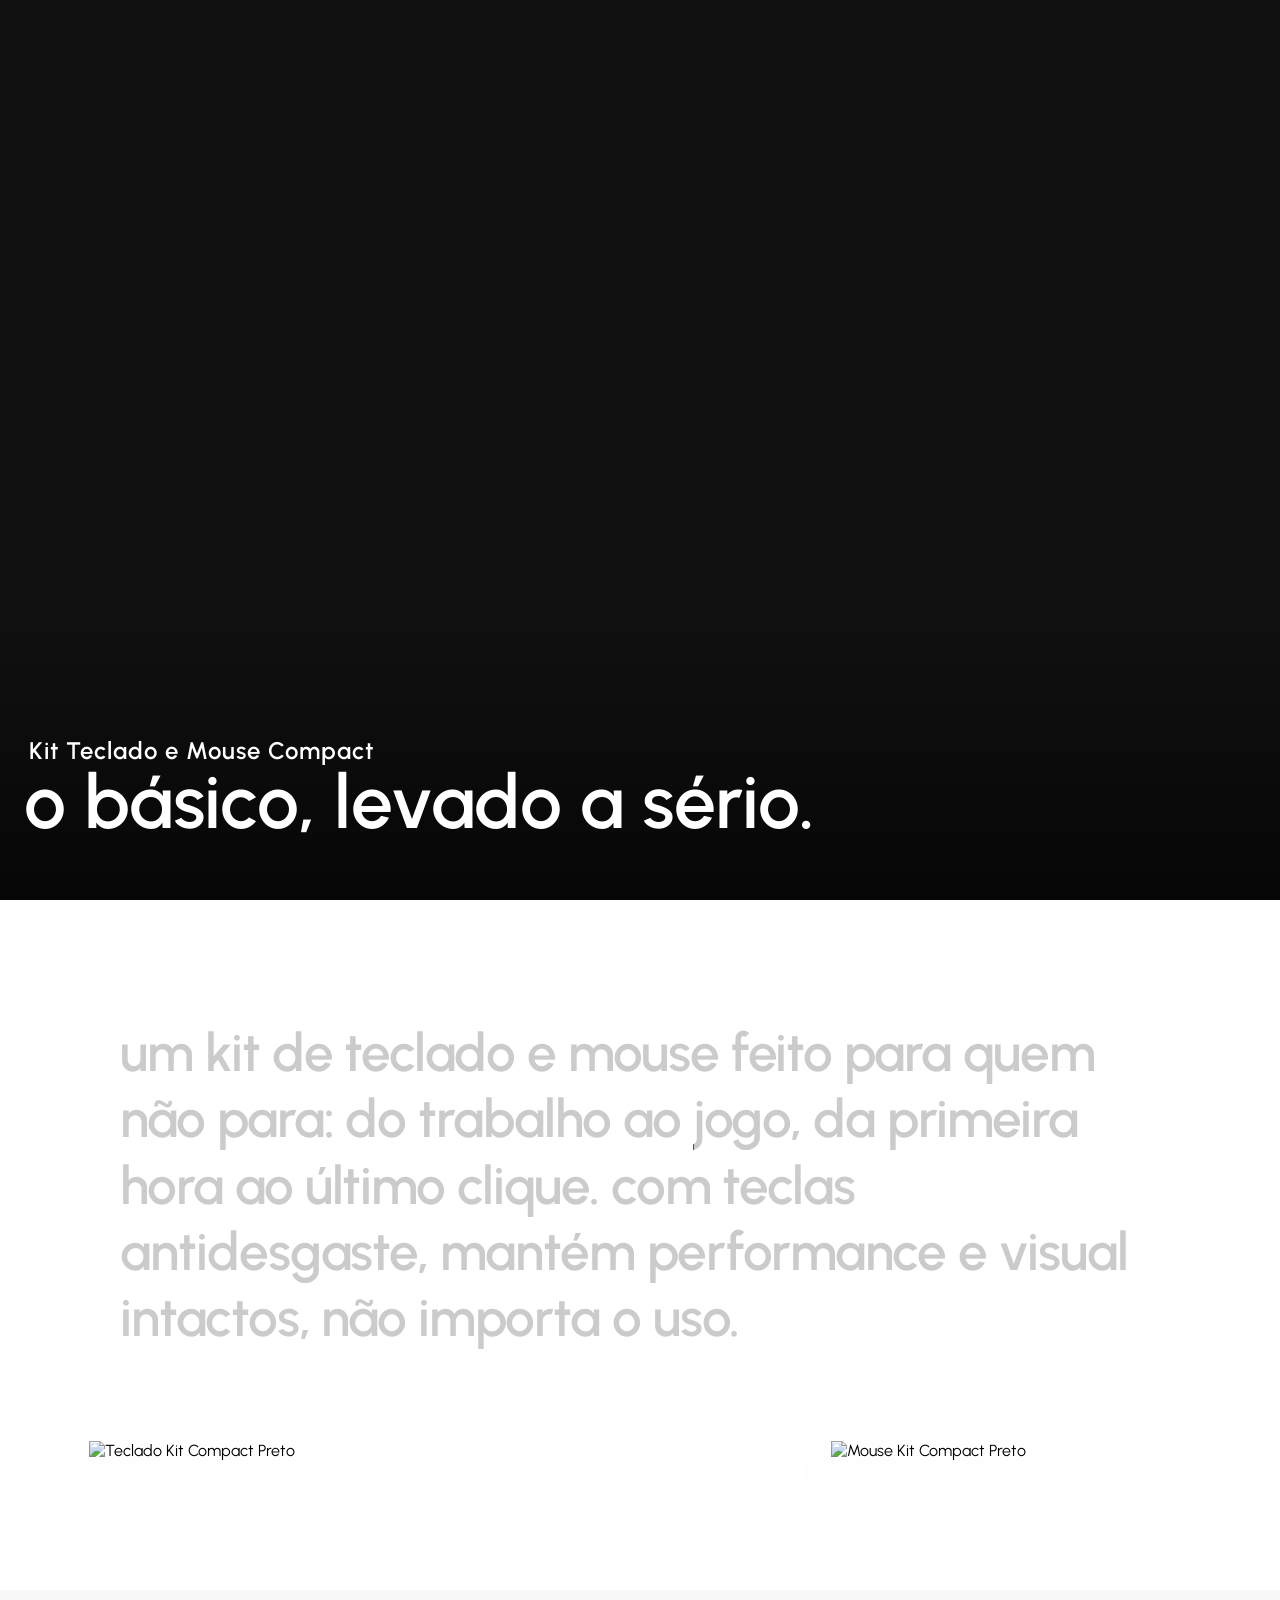
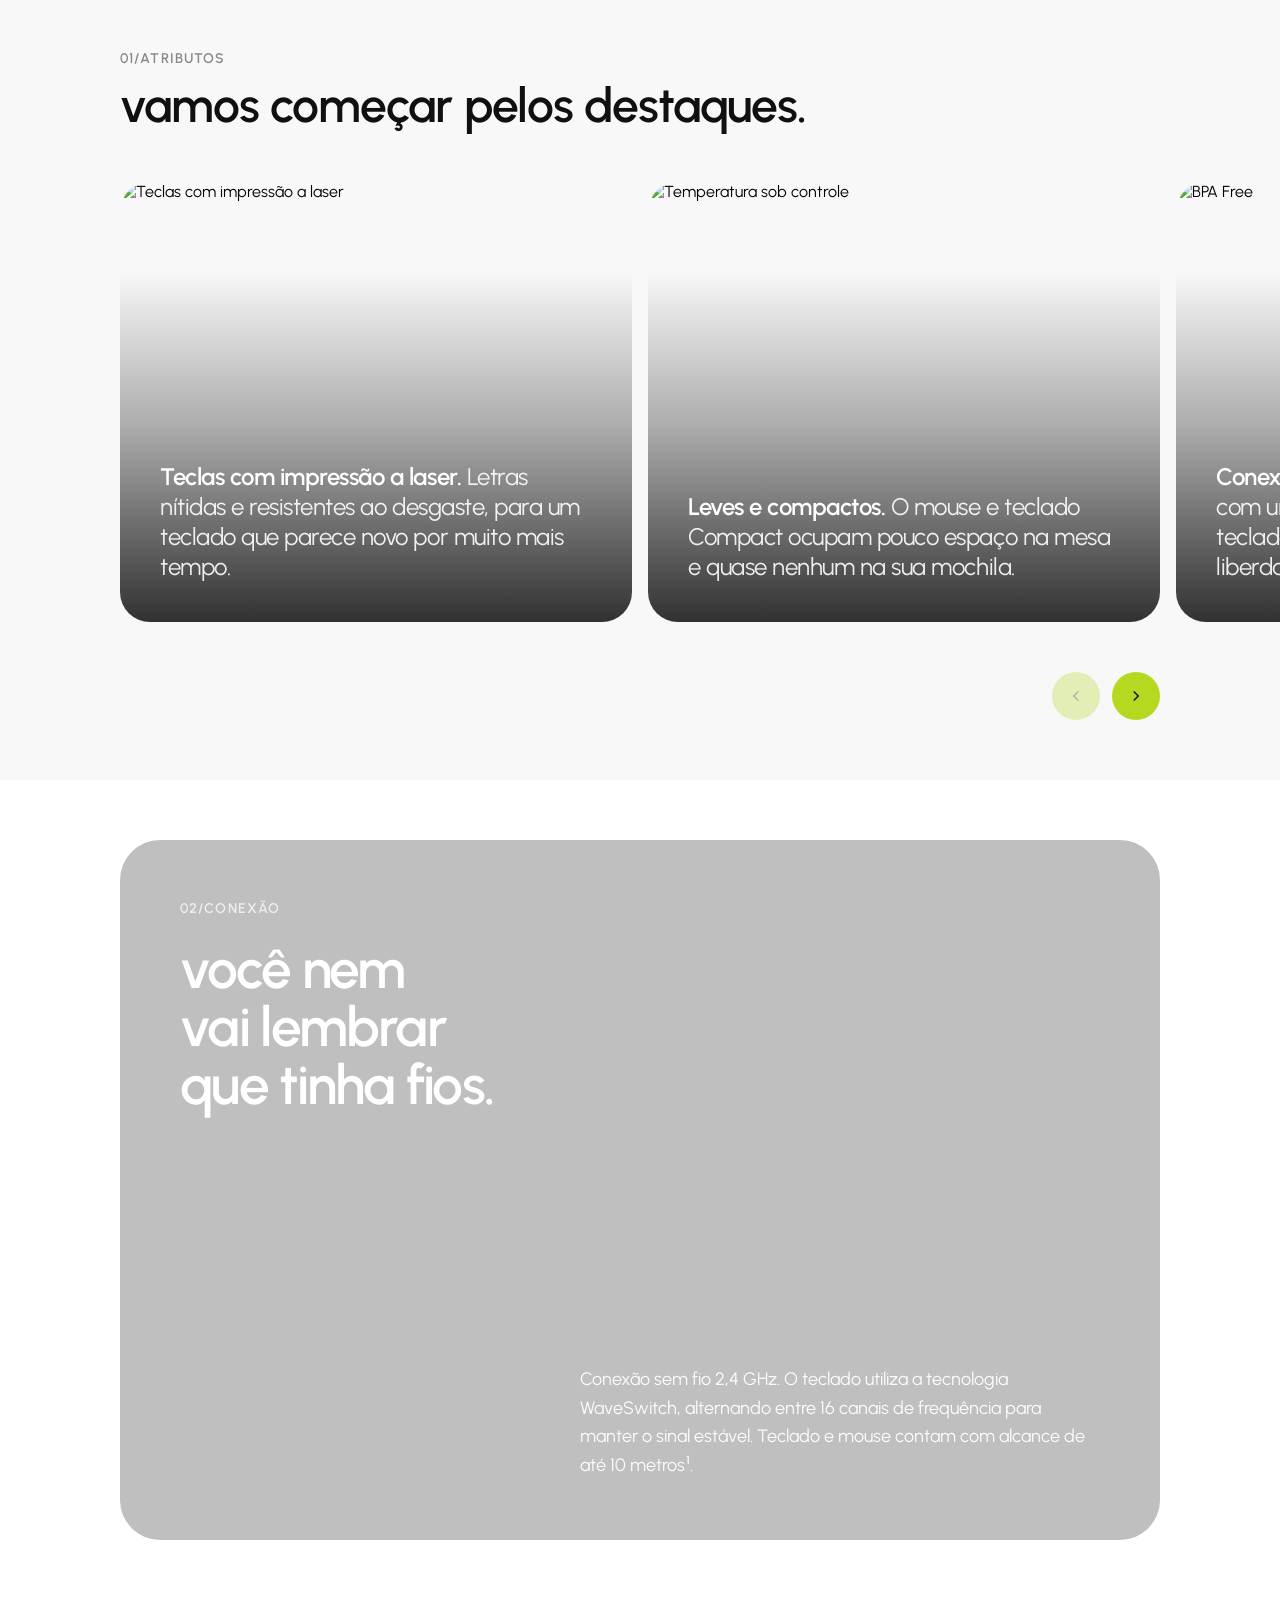
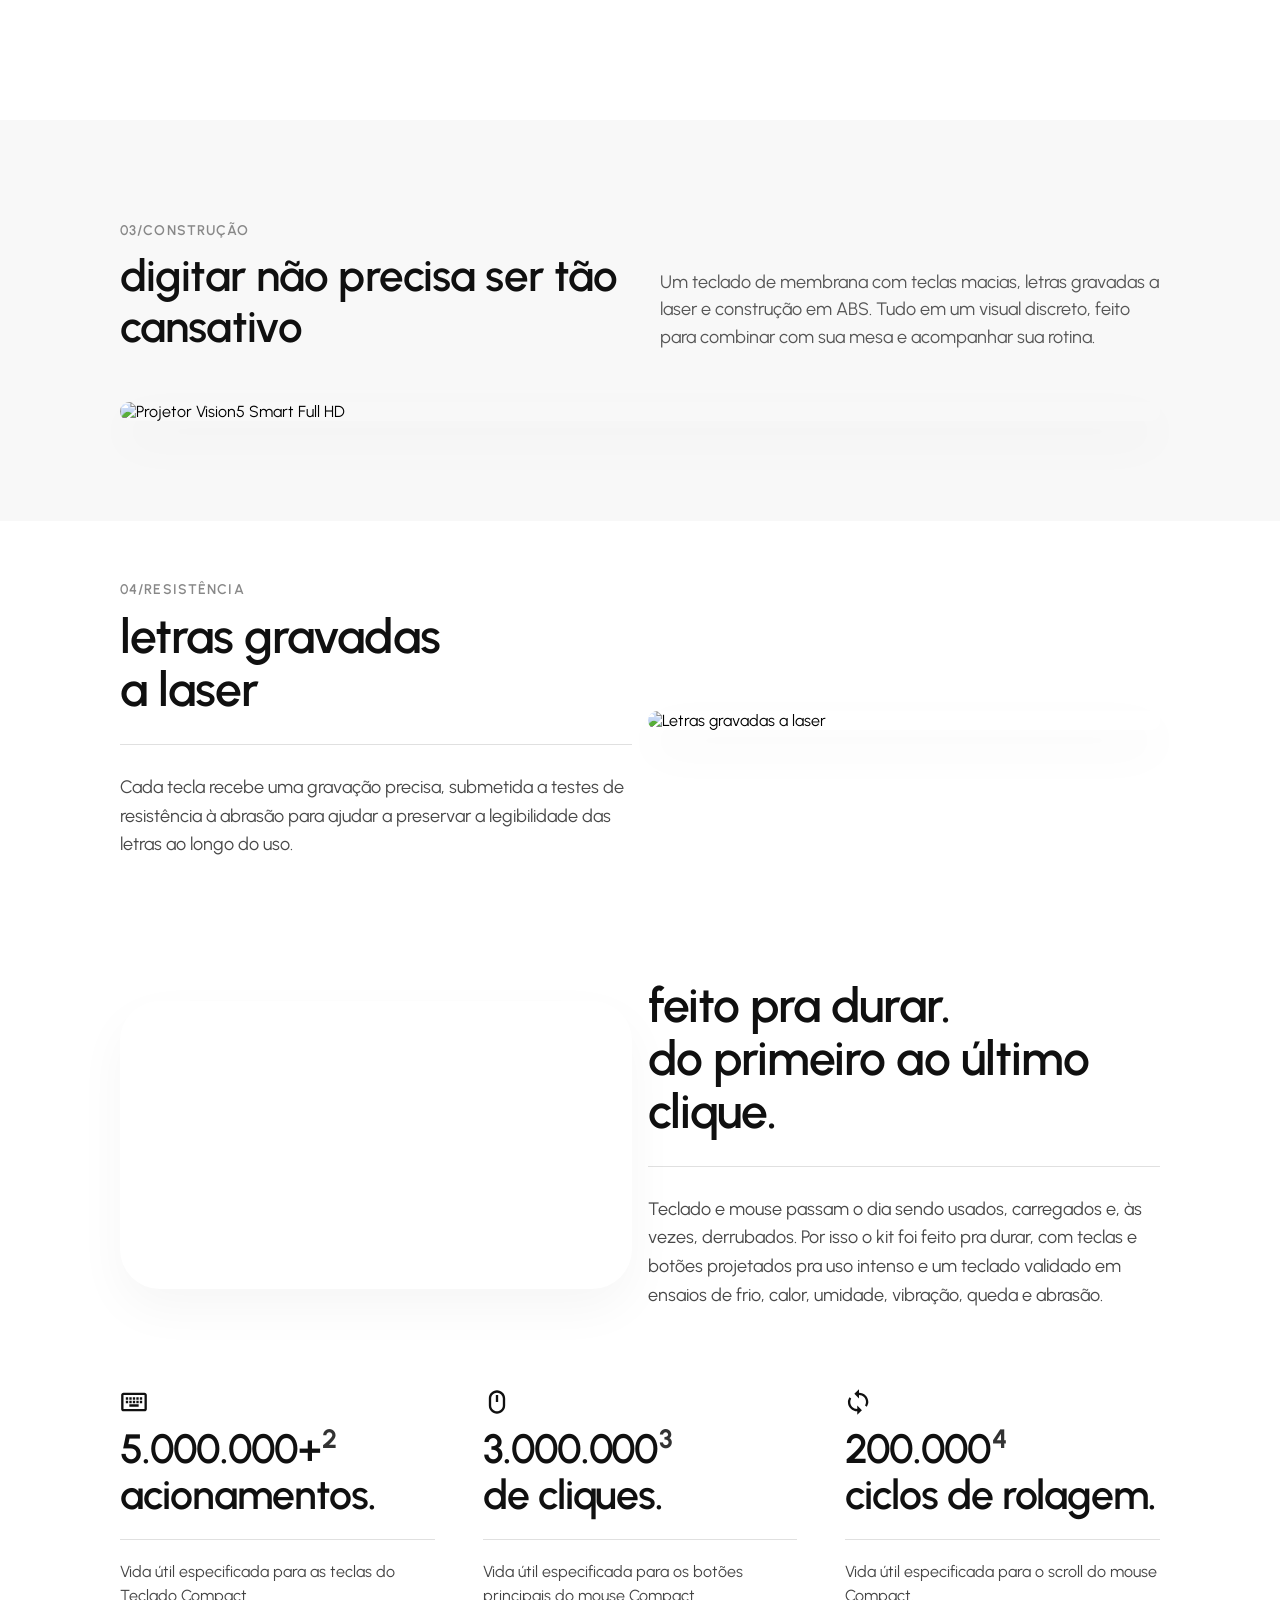
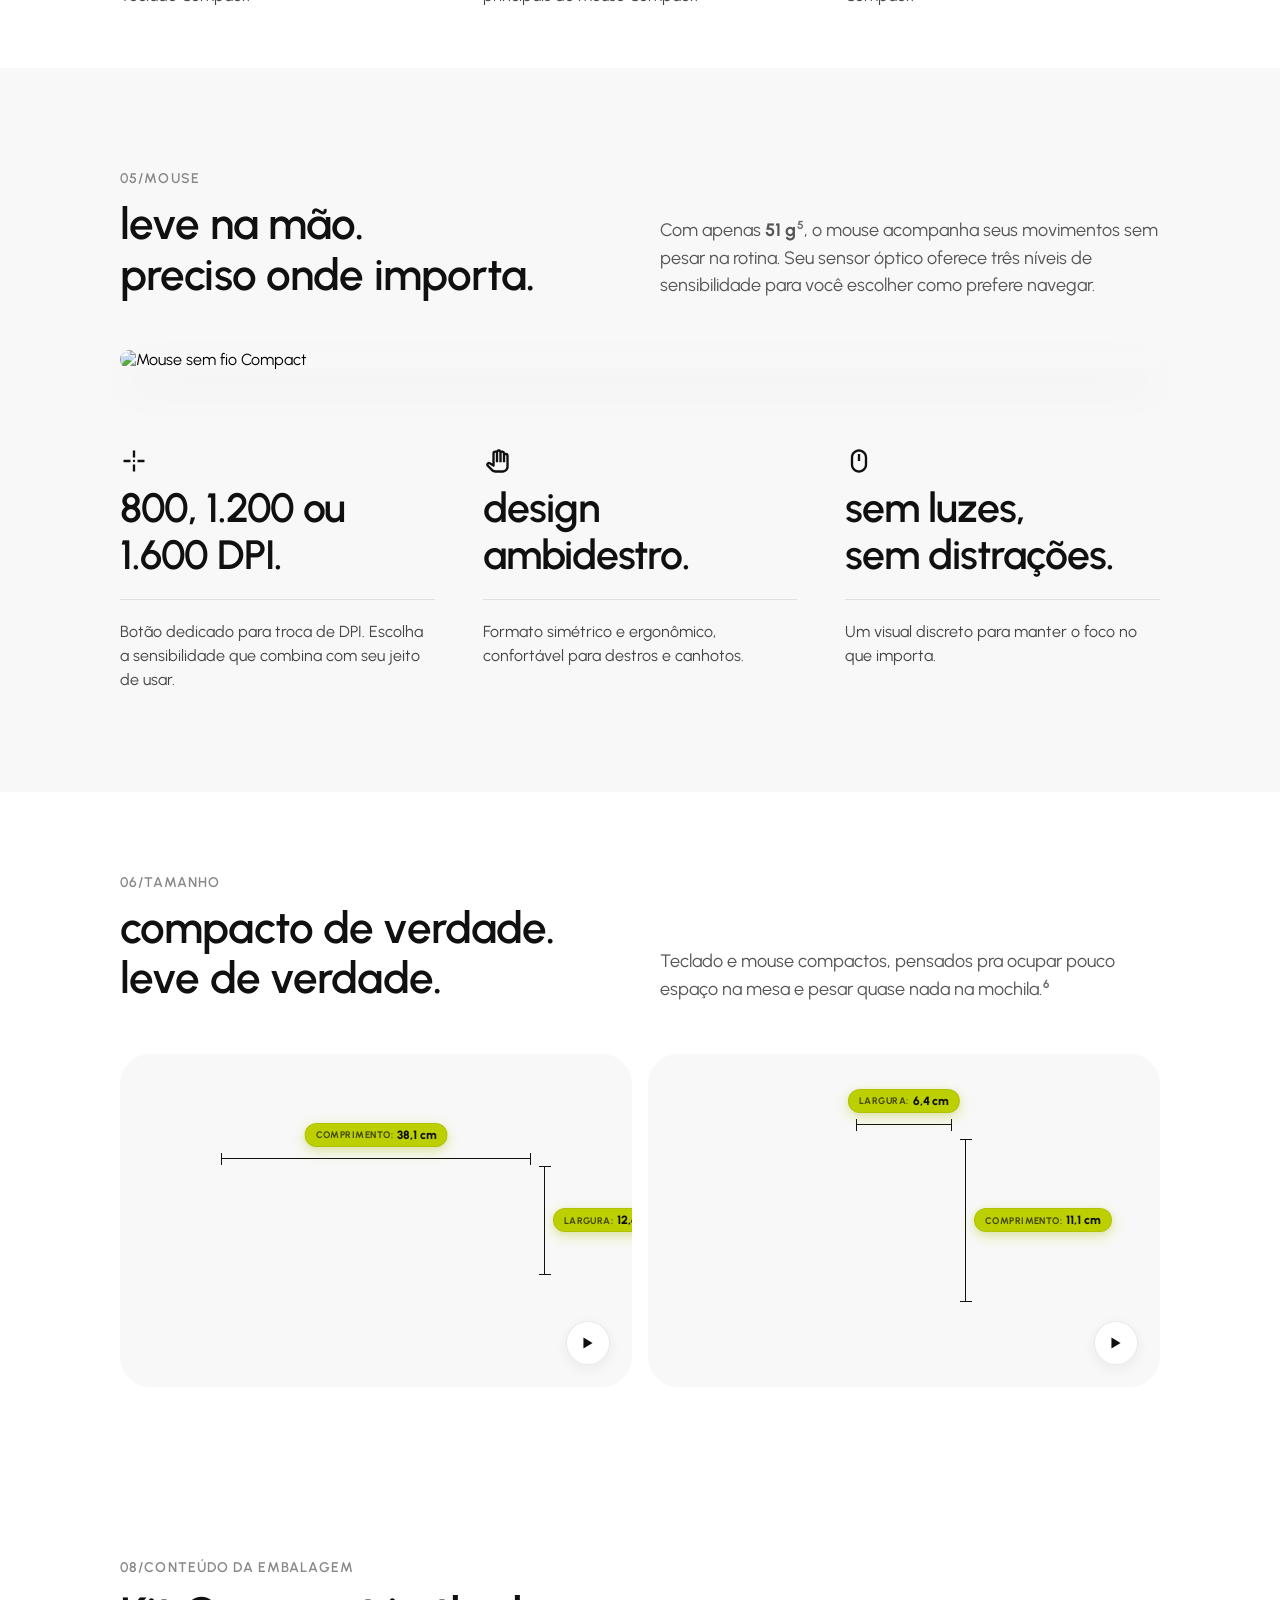
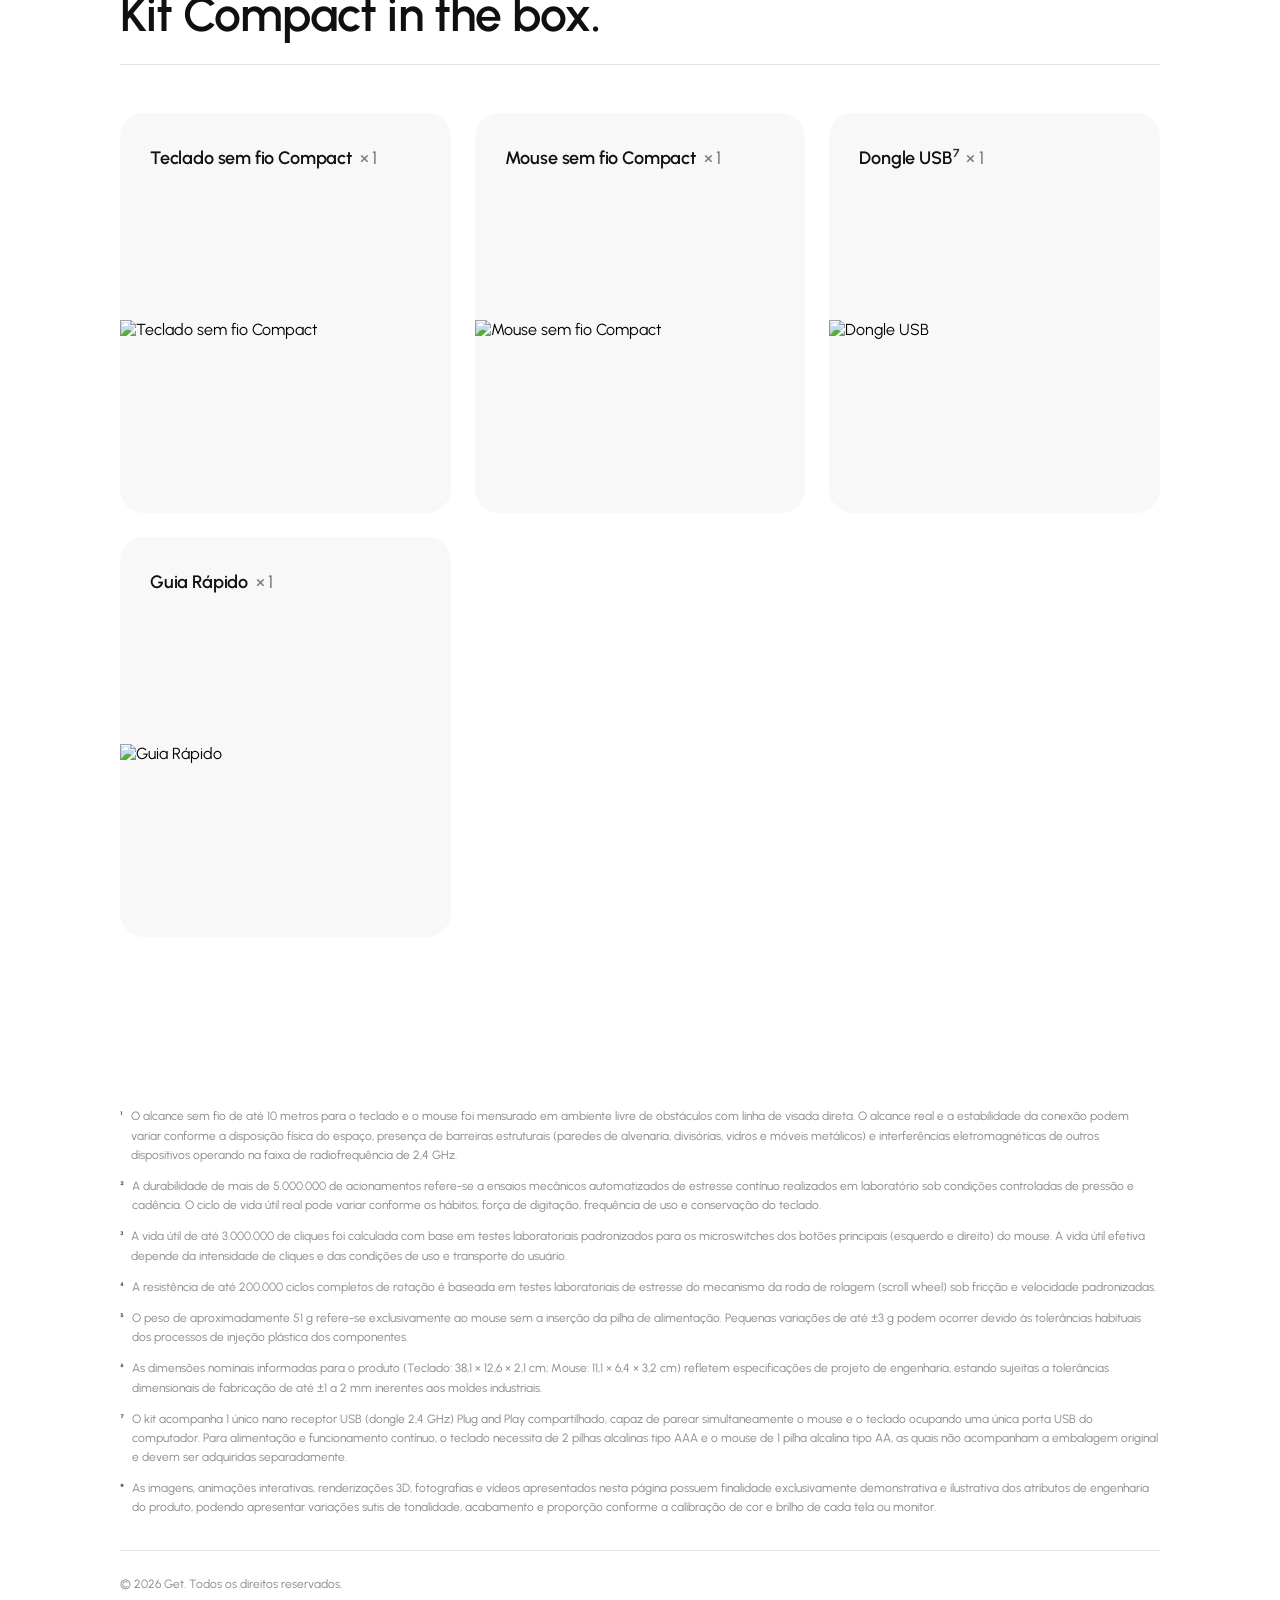
==== commit e319af65: "refactor: atualizar caminhos de assets para URLs absolutas do GitHub" ====
--- a/KitCompact.html
+++ b/KitCompact.html
@@ -1,4 +1,4 @@
-<!DOCTYPE html>
+﻿<!DOCTYPE html>
 <html lang="pt-BR">
 <head>
     <meta charset="UTF-8">
@@ -84,7 +84,7 @@
     position: relative;
     height: 100vh;
     min-height: 700px;
-    background-image: url("assets/Hero.jpg");
+    background-image: url("https://raw.githubusercontent.com/thyagoalves/kit-compact-lp/main/assets/Hero.jpg");
     background-size: cover;
     background-position: center center;
     color: #ffffff;
@@ -197,7 +197,7 @@
 
     .hero-section {
         min-height: 500px;
-        background-image: url("assets/Hero.jpg") !important;
+        background-image: url("https://raw.githubusercontent.com/thyagoalves/kit-compact-lp/main/assets/Hero.jpg") !important;
         background-size: cover !important;
         background-position: center center !important;
     }
@@ -6685,7 +6685,7 @@
     inset: 0;
     width: 100%;
     height: 100%;
-    background-image: url('assets/animteclado_strip.webp');
+    background-image: url('https://raw.githubusercontent.com/thyagoalves/kit-compact-lp/main/assets/animteclado_strip.webp');
     background-size: 3200% 100%; /* 32 frames horizontal */
     background-position: 0% 0%;
     background-repeat: no-repeat;
@@ -6993,7 +6993,7 @@
    Flipbook Mouse Compact (Card 2) - Medidas Animadas CSS Puro
    ========================================================== */
 .card-mouse-bg {
-    background-image: url('assets/animmouse_strip.webp') !important;
+    background-image: url('https://raw.githubusercontent.com/thyagoalves/kit-compact-lp/main/assets/animmouse_strip.webp') !important;
     background-size: 3200% 100% !important;
     background-position: 0% 0%;
     background-color: transparent !important;
@@ -7135,14 +7135,14 @@
                     <div class="kit-converge-stage color-black" id="kitConvergeStage">
                         <div class="kit-device kit-teclado">
                             <div class="kit-device-layers">
-                                <img src="assets/CompactTecladoBrancoPNG.png" alt="Teclado Kit Compact Branco" class="kit-img-layer img-white" loading="lazy">
-                                <img src="assets/CompactTecladoPNG.png" alt="Teclado Kit Compact Preto" class="kit-img-layer img-black" loading="lazy">
+                                <img src="https://raw.githubusercontent.com/thyagoalves/kit-compact-lp/main/assets/CompactTecladoBrancoPNG.png" alt="Teclado Kit Compact Branco" class="kit-img-layer img-white" loading="lazy">
+                                <img src="https://raw.githubusercontent.com/thyagoalves/kit-compact-lp/main/assets/CompactTecladoPNG.png" alt="Teclado Kit Compact Preto" class="kit-img-layer img-black" loading="lazy">
                             </div>
                         </div>
                         <div class="kit-device kit-mouse">
                             <div class="kit-device-layers">
-                                <img src="assets/CompactMouseBrancoPNG.png" alt="Mouse Kit Compact Branco" class="kit-img-layer img-white" loading="lazy">
-                                <img src="assets/CompactMousePNG.png" alt="Mouse Kit Compact Preto" class="kit-img-layer img-black" loading="lazy">
+                                <img src="https://raw.githubusercontent.com/thyagoalves/kit-compact-lp/main/assets/CompactMouseBrancoPNG.png" alt="Mouse Kit Compact Branco" class="kit-img-layer img-white" loading="lazy">
+                                <img src="https://raw.githubusercontent.com/thyagoalves/kit-compact-lp/main/assets/CompactMousePNG.png" alt="Mouse Kit Compact Preto" class="kit-img-layer img-black" loading="lazy">
                             </div>
                         </div>
                     </div>
@@ -7261,7 +7261,7 @@
                             <div class="carousel-track">
                                 <!-- Card 1: Teclas com impressão a laser -->
                                 <div class="carousel-card">
-                                    <img src="assets/Destaque1.jpg" alt="Teclas com impressão a laser" class="card-bg">
+                                    <img src="https://raw.githubusercontent.com/thyagoalves/kit-compact-lp/main/assets/Destaque1.jpg" alt="Teclas com impressão a laser" class="card-bg">
                                     <div class="card-overlay"></div>
                                     <div class="card-content">
                                         <h3 class="card-title">Teclas com impressão a laser.&nbsp;<span style="letter-spacing: -0.02em;">Letras nítidas e resistentes ao desgaste, para um teclado que parece novo por muito mais tempo.</span></h3>
@@ -7270,7 +7270,7 @@
 
                                 <!-- Card 2: Tampa em Tritan -->
                                 <div class="carousel-card">
-                                    <img src="assets/Destaque2.jpg" alt="Temperatura sob controle" class="card-bg">
+                                    <img src="https://raw.githubusercontent.com/thyagoalves/kit-compact-lp/main/assets/Destaque2.jpg" alt="Temperatura sob controle" class="card-bg">
                                     <div class="card-overlay"></div>
                                     <div class="card-content">
                                         <h3 class="card-title">Leves e compactos.&nbsp;<span style="letter-spacing: -0.02em;">O mouse e teclado Compact ocupam pouco espaço na mesa e quase nenhum na sua mochila.</span></h3>
@@ -7280,7 +7280,7 @@
 
                                 <!-- Card 3: BPA Free -->
                                 <div class="carousel-card">
-                                    <img src="assets/Destaque3.jpg" alt="BPA Free" class="card-bg">
+                                    <img src="https://raw.githubusercontent.com/thyagoalves/kit-compact-lp/main/assets/Destaque3.jpg" alt="BPA Free" class="card-bg">
                                     <div class="card-overlay"></div>
                                     <div class="card-content">
                                         <h3 class="card-title">Conexão sem fio simples. &nbsp;<span style="letter-spacing: -0.02em;">O kit funciona com um único dongle para mouse e teclado. Menos portas ocupadas e mais liberdade na mesa.</span></h3>
@@ -7354,7 +7354,7 @@
                     <!-- Container Principal (Desktop: Full Card 700px com texto dentro; Mobile: Card 1:1 apenas imagem) -->
                     <div class="motor-video-card">
                         <video class="motor-video-bg" autoplay loop muted playsinline preload="auto">
-                        <source src="assets/L1.mp4" type="video/mp4">
+                        <source src="https://raw.githubusercontent.com/thyagoalves/kit-compact-lp/main/assets/L1.mp4" type="video/mp4">
                     </video>
                         <div class="video-overlay desktop-only-sistema"></div>
                         <div class="video-card-content desktop-only-sistema">
@@ -7485,7 +7485,7 @@
 
                     <!-- Imagem Full Max-Width com Hover Scale -->
                     <div class="battery-large-card2">
-                        <img src="assets/L1.jpg" alt="Projetor Vision5 Smart Full HD" class="battery-large-img">
+                        <img src="https://raw.githubusercontent.com/thyagoalves/kit-compact-lp/main/assets/L1.jpg" alt="Projetor Vision5 Smart Full HD" class="battery-large-img">
                     </div>
 
 
@@ -7503,7 +7503,7 @@
                         </div>
                         <div class="display-split-right">
                             <div class="display-large-card">
-                                <img src="assets/L1-2Comapct.jpg" alt="Letras gravadas a laser" class="selim-img">
+                                <img src="https://raw.githubusercontent.com/thyagoalves/kit-compact-lp/main/assets/L1-2Comapct.jpg" alt="Letras gravadas a laser" class="selim-img">
                             </div>
                         </div>
                     </div>
@@ -7517,7 +7517,7 @@
                         <div class="display-split-left">
                             <div class="display-large-card display-large-card-video">
                                 <video class="display-large-video" autoplay loop muted playsinline preload="auto">
-                                    <source src="assets/testeresistenciacompact.mp4" type="video/mp4">
+                                    <source src="https://raw.githubusercontent.com/thyagoalves/kit-compact-lp/main/assets/testeresistenciacompact.mp4" type="video/mp4">
                                 </video>
                             </div>
                         </div>
@@ -7592,7 +7592,7 @@
 
                     <!-- Imagem Full Max-Width com Hover Scale -->
                     <div class="battery-large-card2">
-                        <img src="assets/L2.jpg" alt="Mouse sem fio Compact" class="battery-large-img">
+                        <img src="https://raw.githubusercontent.com/thyagoalves/kit-compact-lp/main/assets/L2.jpg" alt="Mouse sem fio Compact" class="battery-large-img">
                     </div>
 
                     <!-- Especificações do Mouse em 3 Colunas (DPI, Ambidestro e Sem Luzes) -->
@@ -7839,7 +7839,7 @@
                                     <h3 class="in-box-card-title">Teclado sem fio Compact <span class="in-box-card-qty">&times; 1</span></h3>
                                 </div>
                                 <div class="in-box-card-visual">
-                                    <img src="assets/TecladoBox.png" alt="Teclado sem fio Compact" class="in-box-img in-box-img-keyboard" loading="lazy">
+                                    <img src="https://raw.githubusercontent.com/thyagoalves/kit-compact-lp/main/assets/TecladoBox.png" alt="Teclado sem fio Compact" class="in-box-img in-box-img-keyboard" loading="lazy">
                                 </div>
                             </div>
 
@@ -7849,7 +7849,7 @@
                                     <h3 class="in-box-card-title">Mouse sem fio Compact <span class="in-box-card-qty">&times; 1</span></h3>
                                 </div>
                                 <div class="in-box-card-visual">
-                                    <img src="assets/MouseBox.png" alt="Mouse sem fio Compact" class="in-box-img in-box-img-mouse" loading="lazy">
+                                    <img src="https://raw.githubusercontent.com/thyagoalves/kit-compact-lp/main/assets/MouseBox.png" alt="Mouse sem fio Compact" class="in-box-img in-box-img-mouse" loading="lazy">
                                 </div>
                             </div>
 
@@ -7859,7 +7859,7 @@
                                     <h3 class="in-box-card-title">Dongle USB<sup class="legal-ref">7</sup> <span class="in-box-card-qty">&times; 1</span></h3>
                                 </div>
                                 <div class="in-box-card-visual">
-                                    <img src="assets/DongleUSBCompact2Mouse.png" alt="Dongle USB" class="in-box-img in-box-img-dongle" loading="lazy">
+                                    <img src="https://raw.githubusercontent.com/thyagoalves/kit-compact-lp/main/assets/DongleUSBCompact2Mouse.png" alt="Dongle USB" class="in-box-img in-box-img-dongle" loading="lazy">
                                 </div>
                             </div>
 
@@ -7869,7 +7869,7 @@
                                     <h3 class="in-box-card-title">Guia Rápido <span class="in-box-card-qty">&times; 1</span></h3>
                                 </div>
                                 <div class="in-box-card-visual">
-                                    <img src="assets/ManualCompact2Box.png" alt="Guia Rápido" class="in-box-img in-box-img-manual" loading="lazy">
+                                    <img src="https://raw.githubusercontent.com/thyagoalves/kit-compact-lp/main/assets/ManualCompact2Box.png" alt="Guia Rápido" class="in-box-img in-box-img-manual" loading="lazy">
                                 </div>
                             </div>
                         </div>
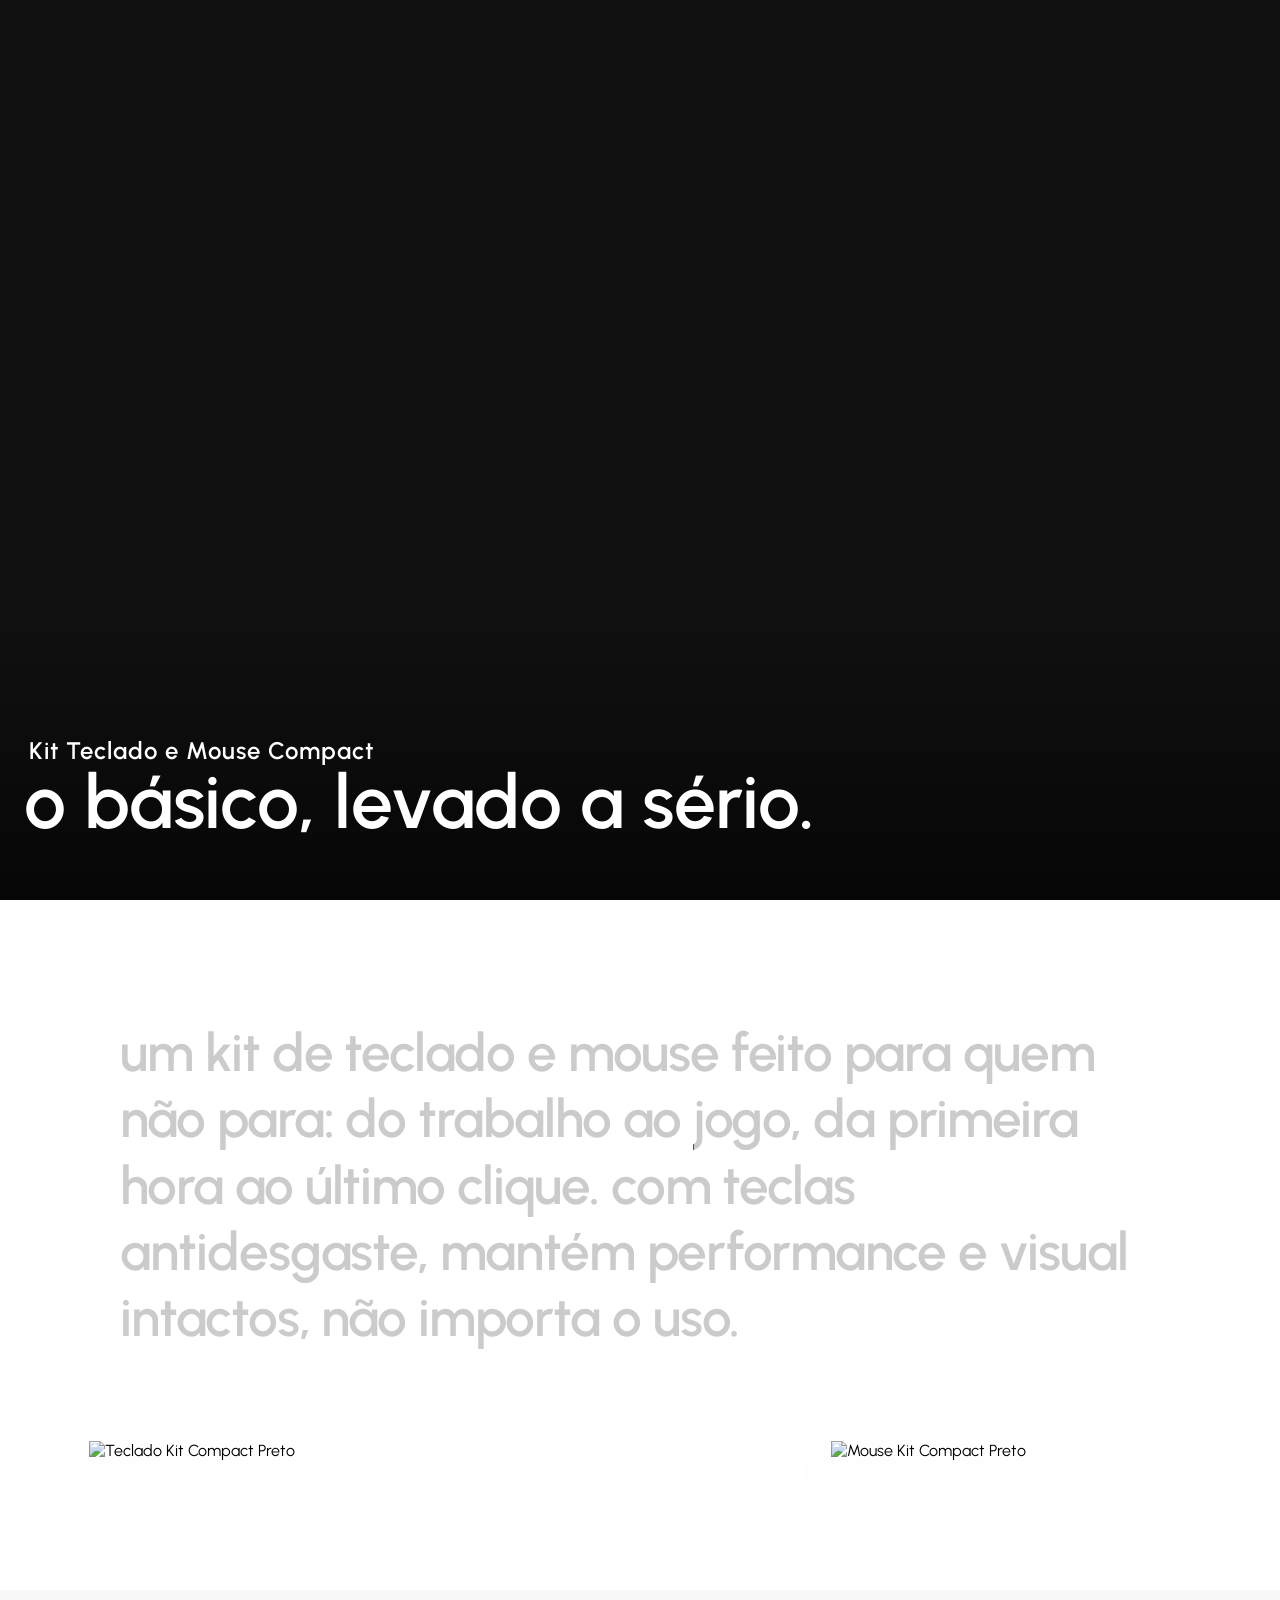
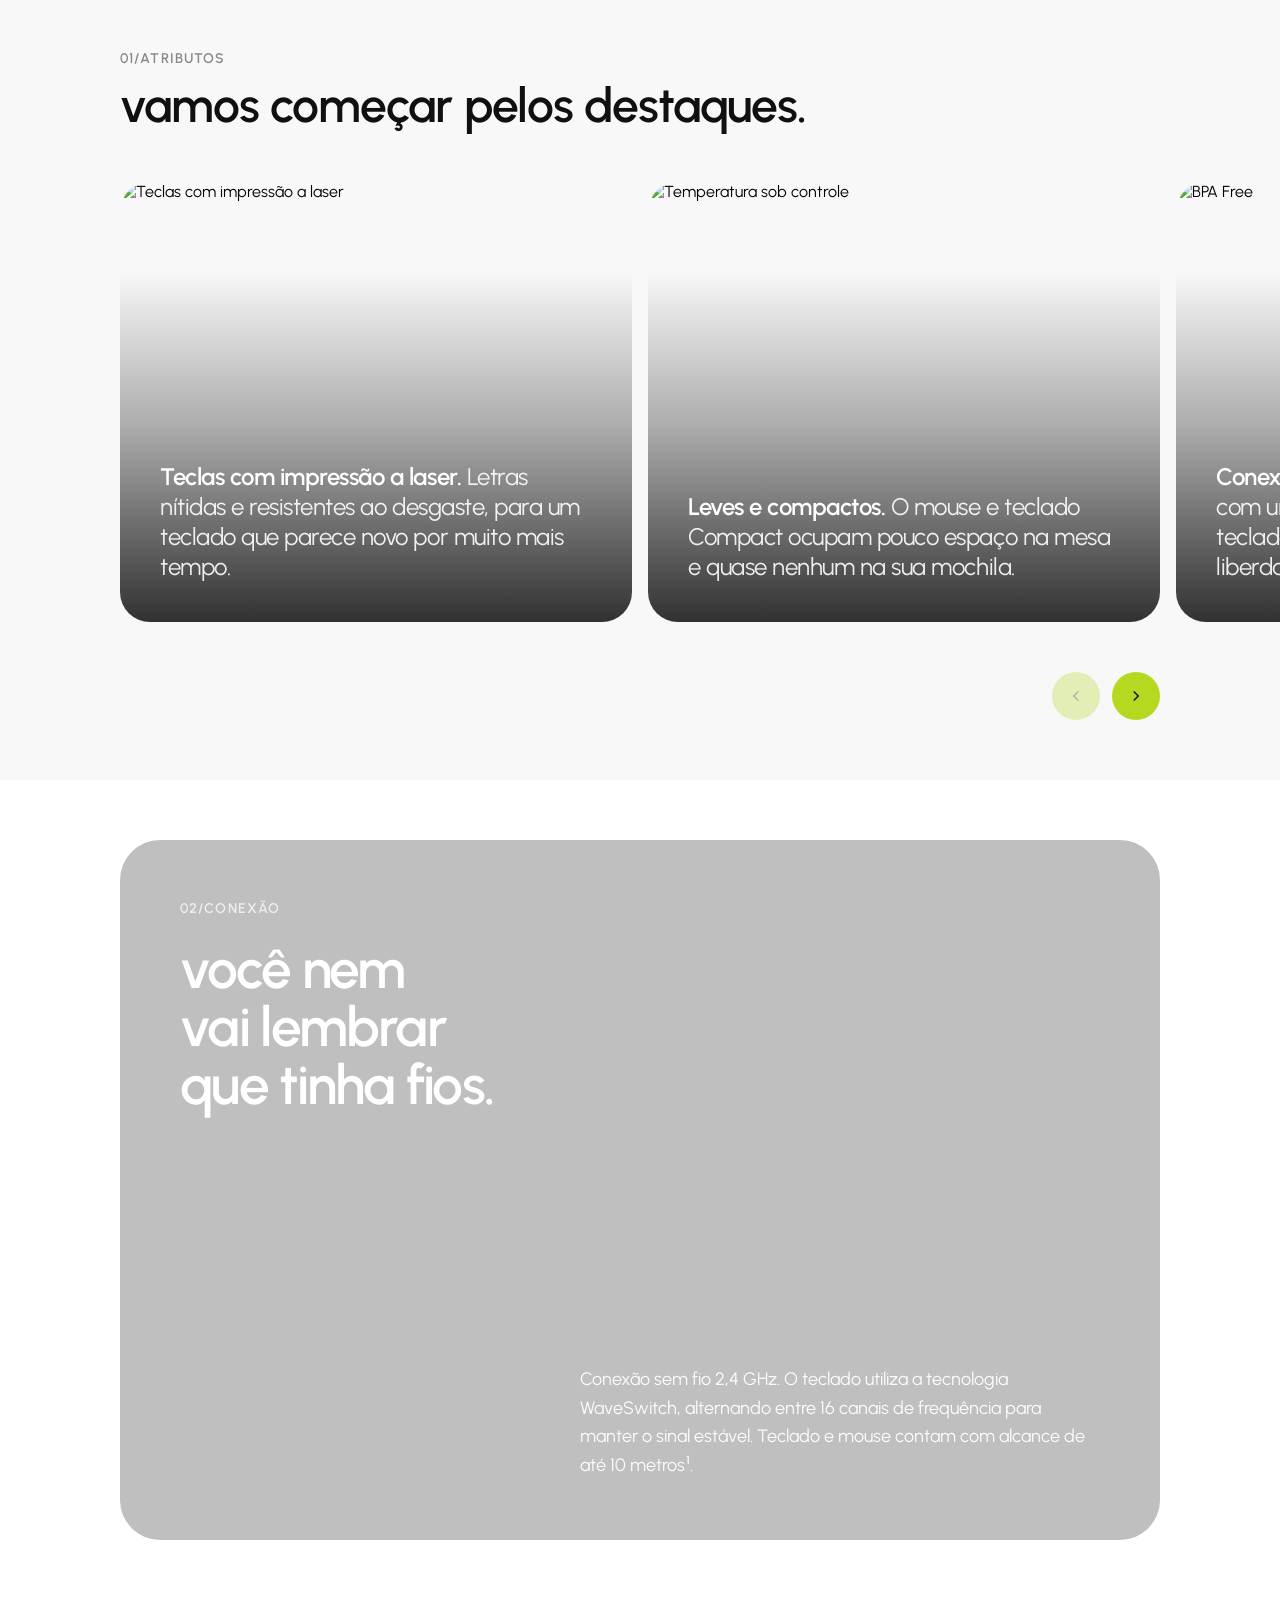
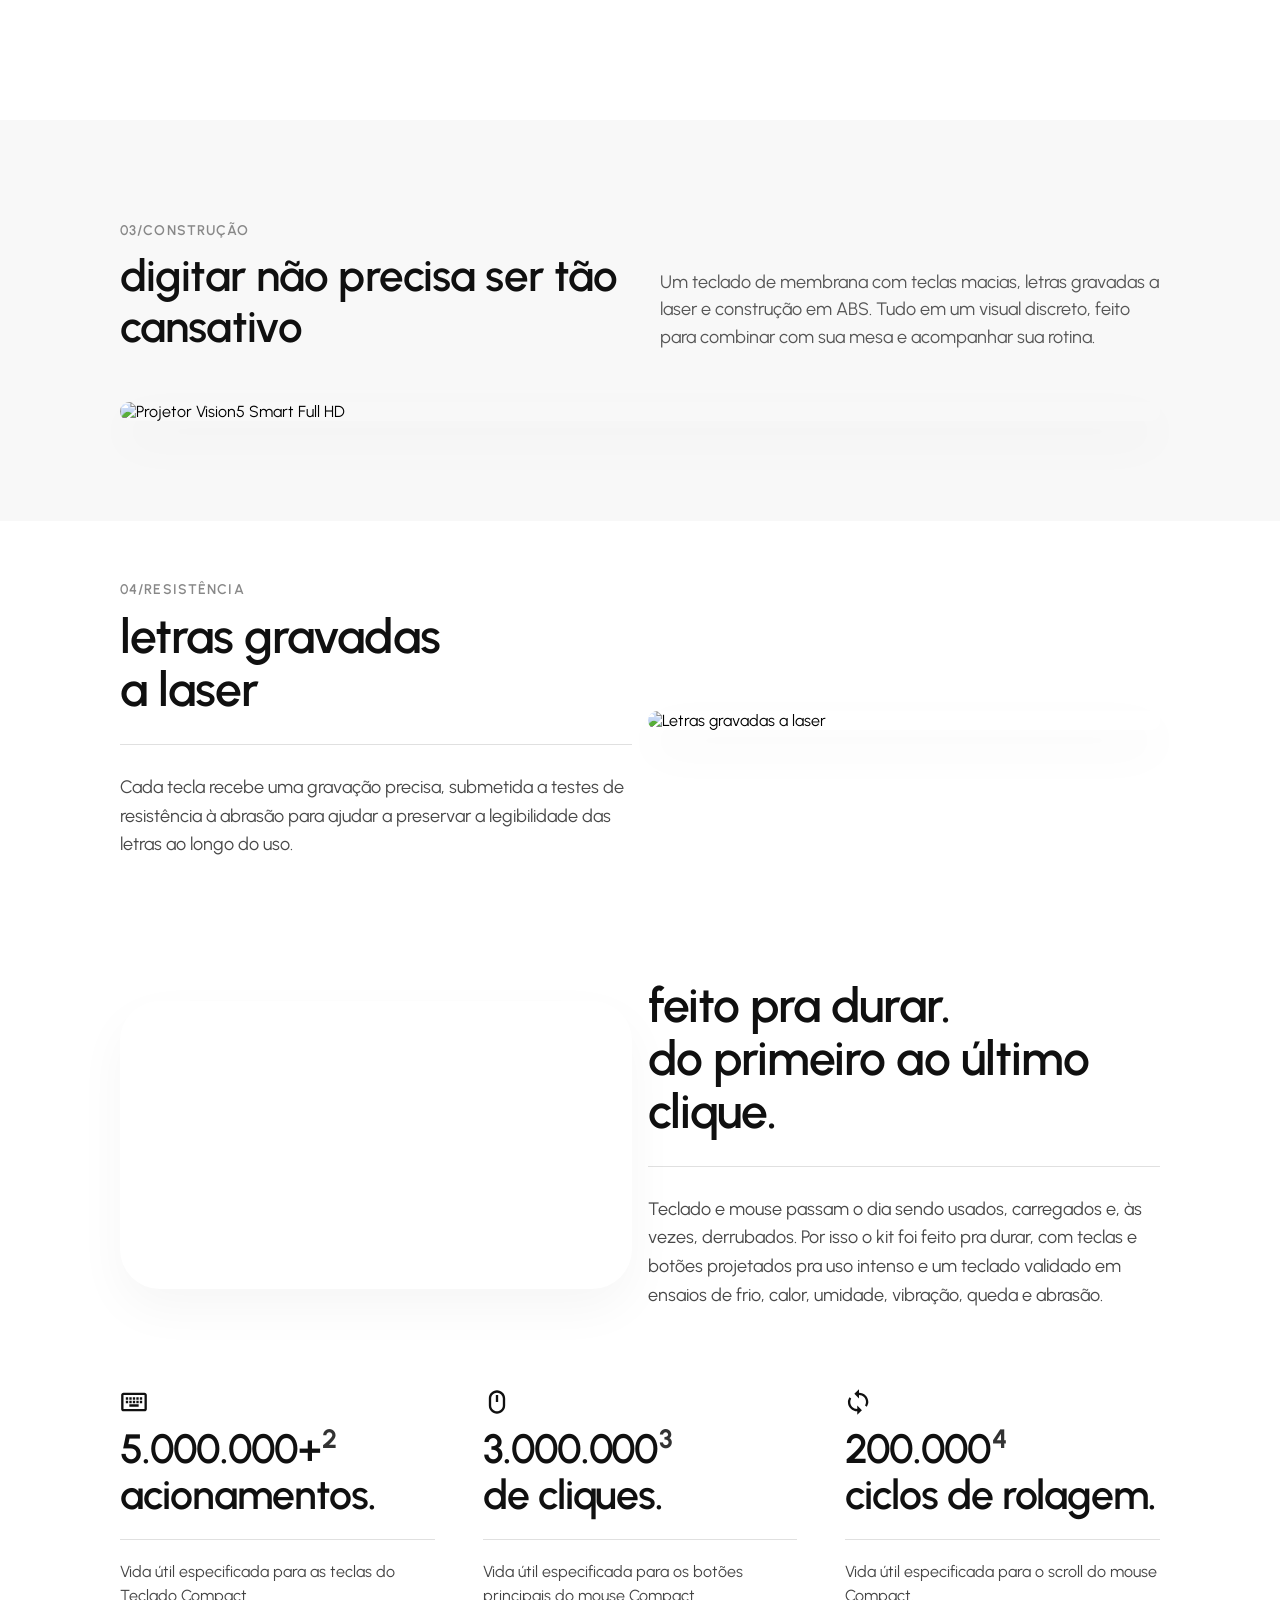
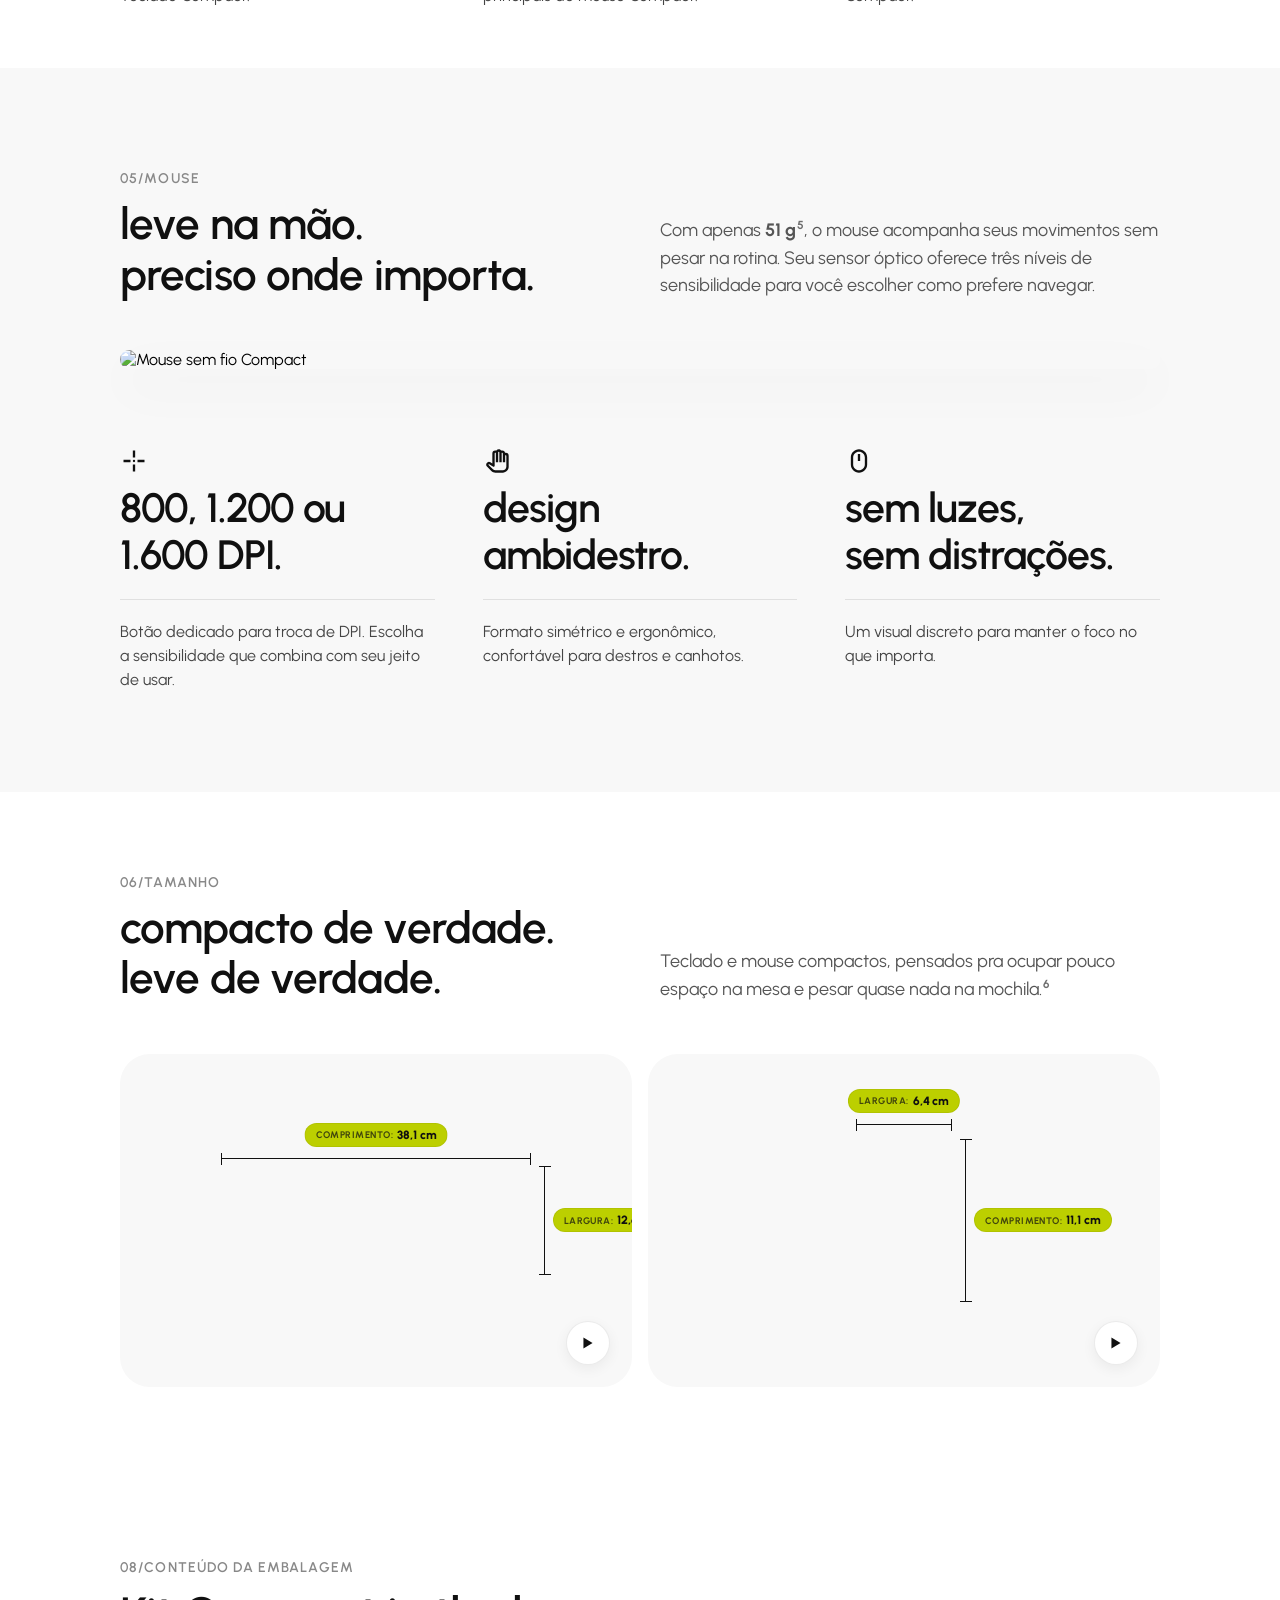
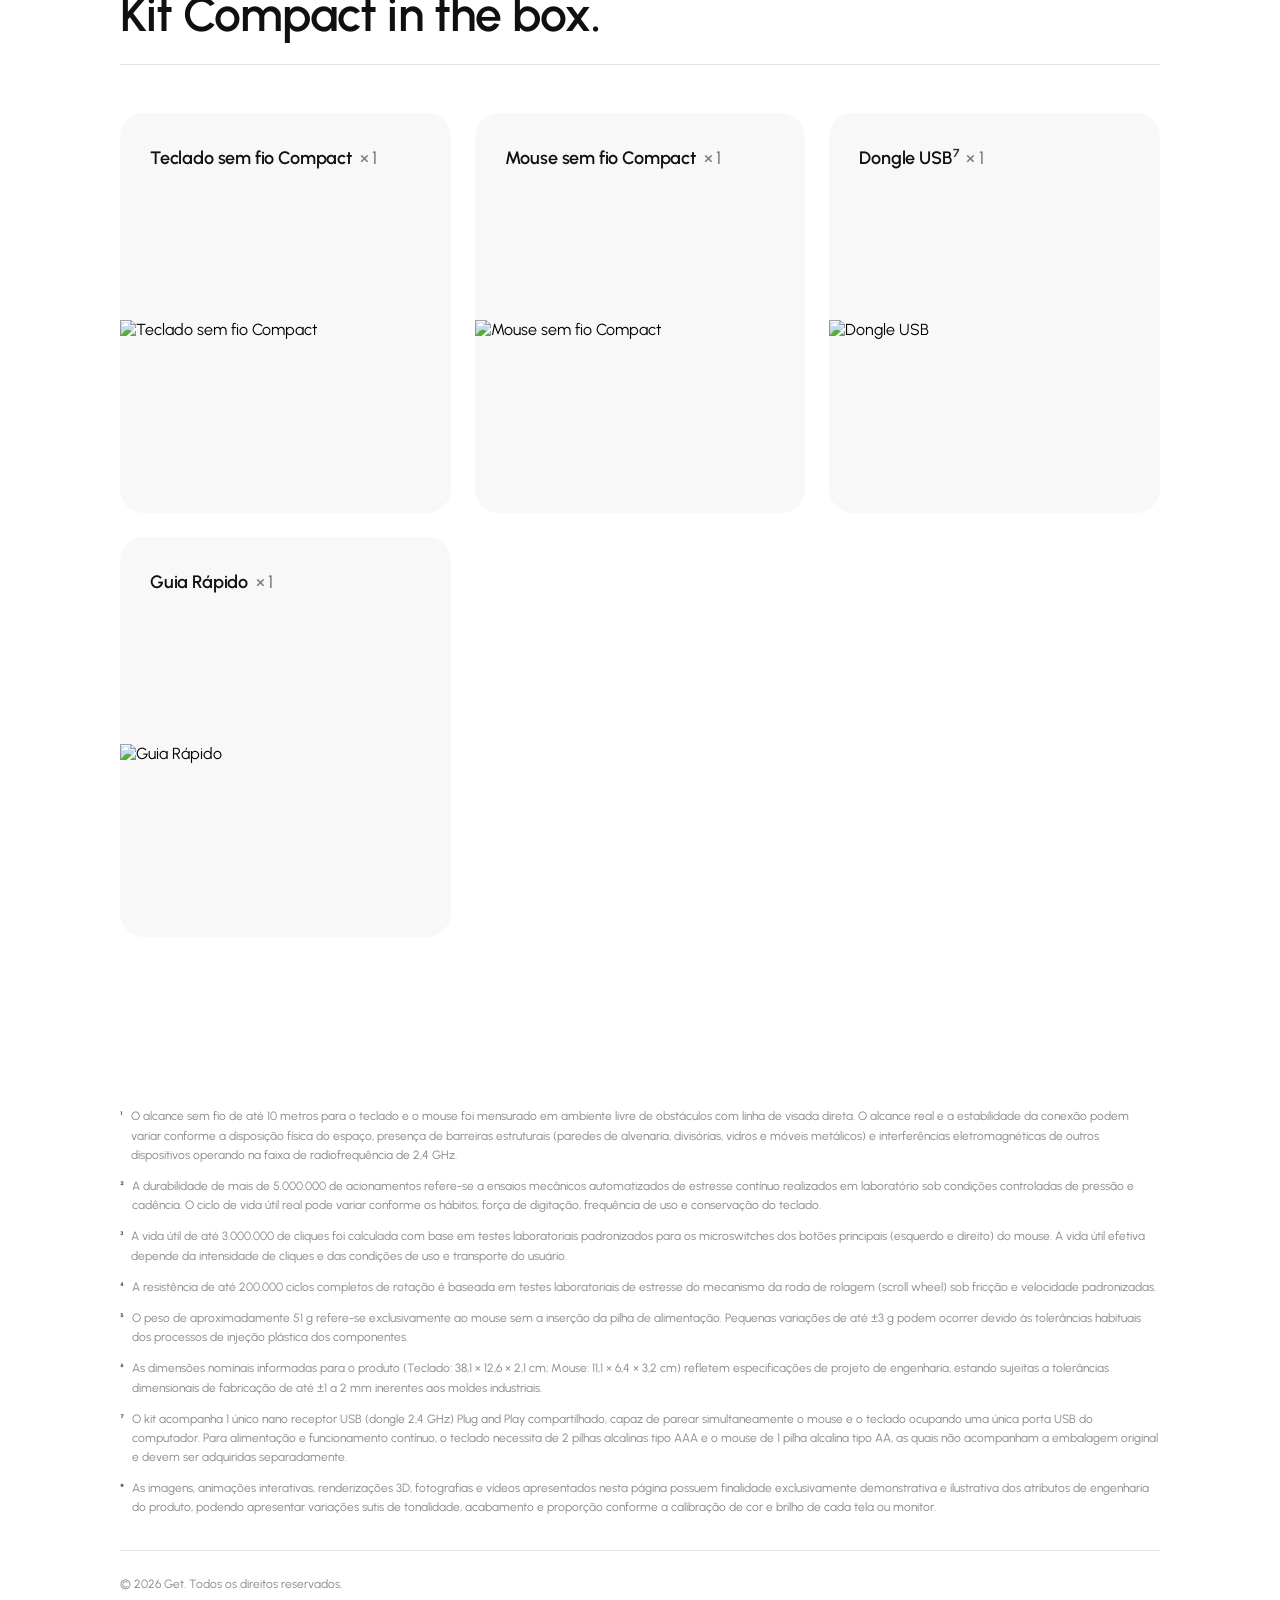
==== commit 1d65dd74: "style: remover dropshadows das pills na lâmina 06 tamanho" ====
--- a/KitCompact.html
+++ b/KitCompact.html
@@ -6819,7 +6819,7 @@
     padding: 5px 10px;
     border-radius: 20px;
     white-space: nowrap;
-    box-shadow: 0 4px 14px rgba(188, 207, 0, 0.35), 0 2px 6px rgba(0, 0, 0, 0.06);
+    box-shadow: none !important;
     display: inline-flex;
     align-items: center;
     gap: 4px;
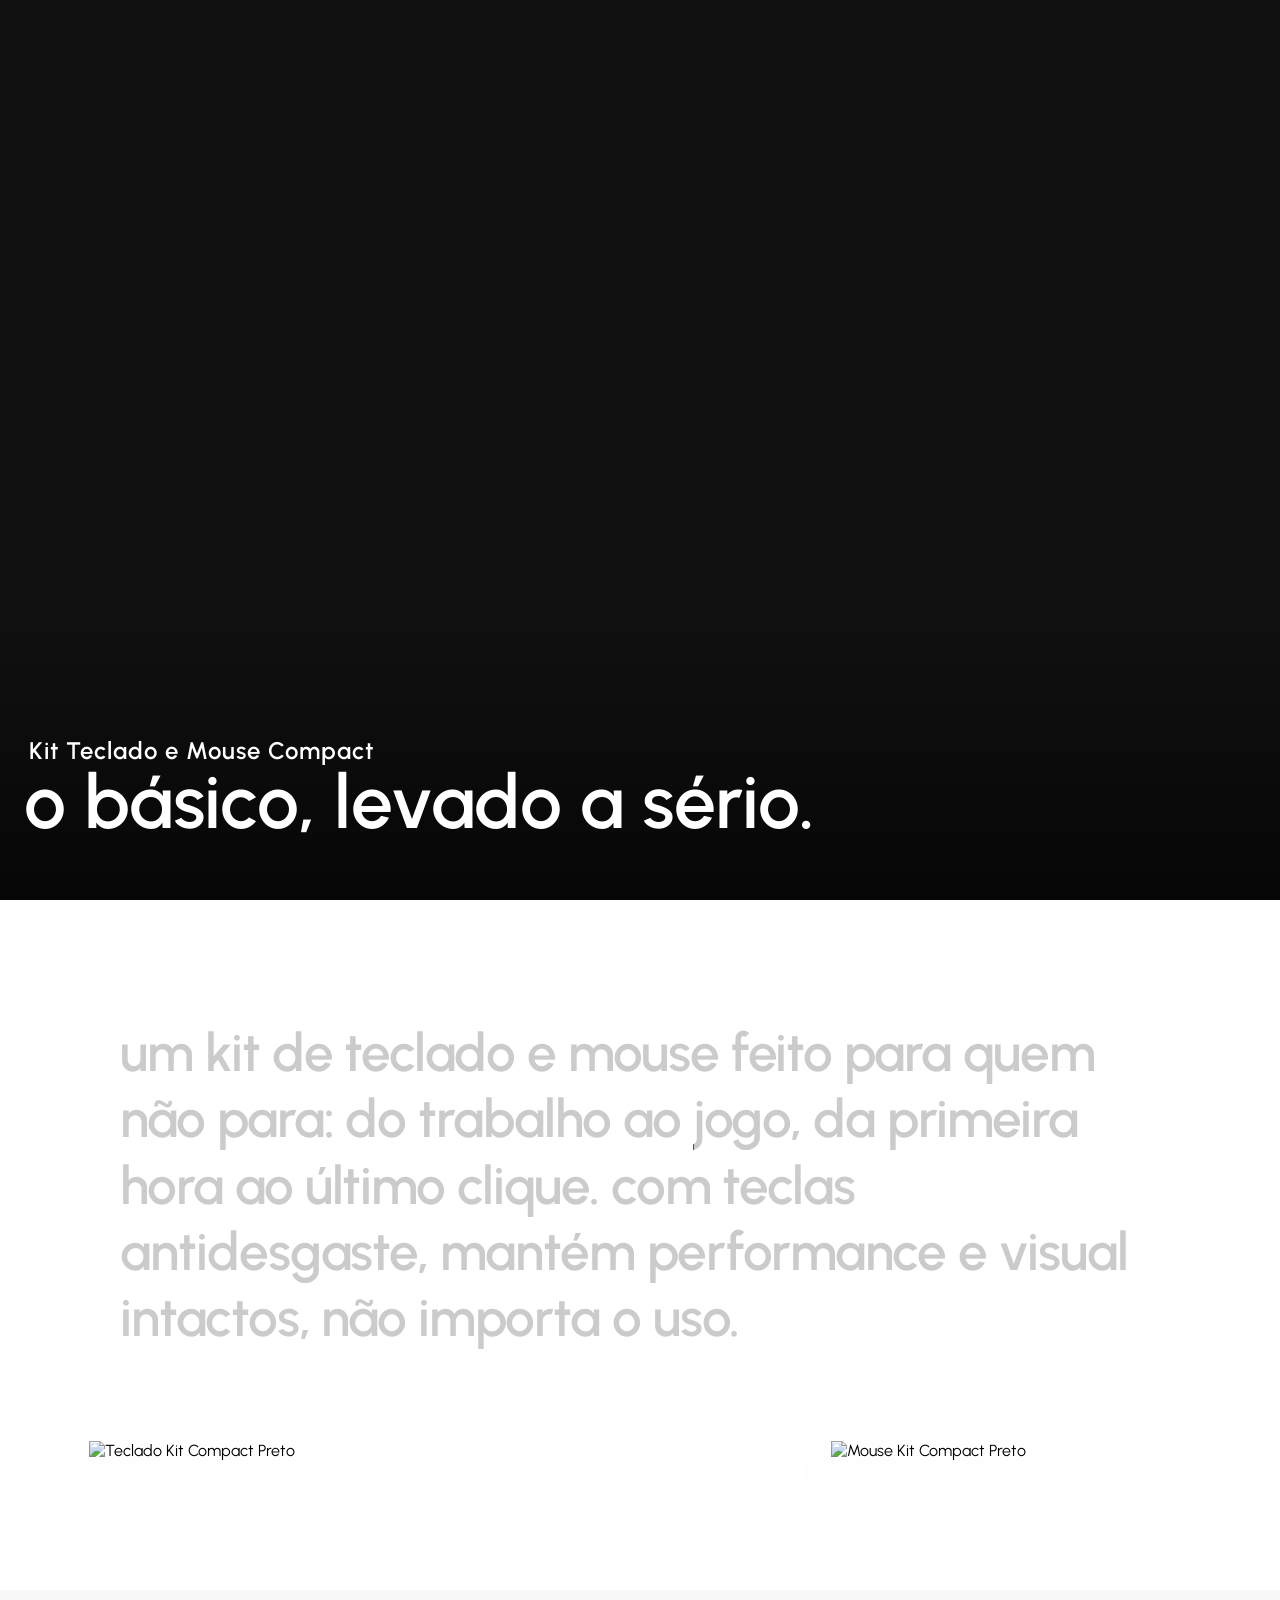
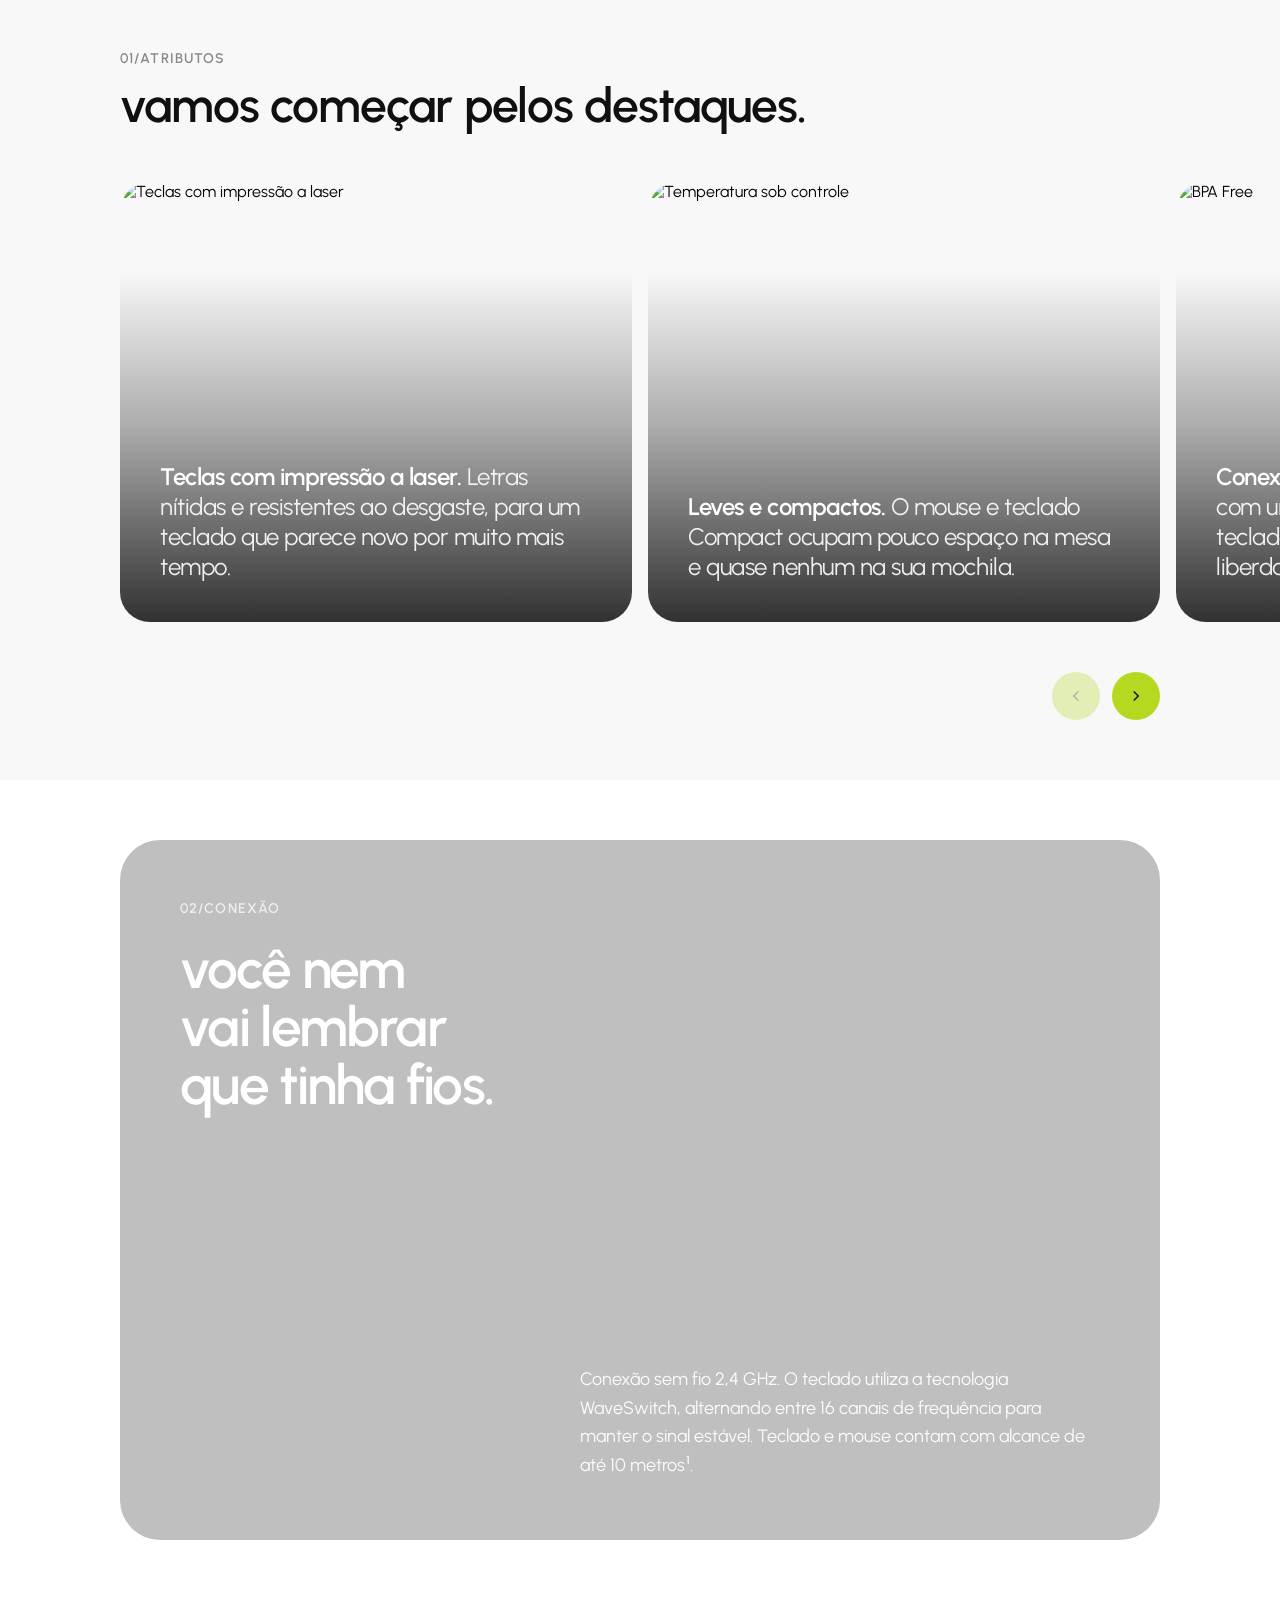
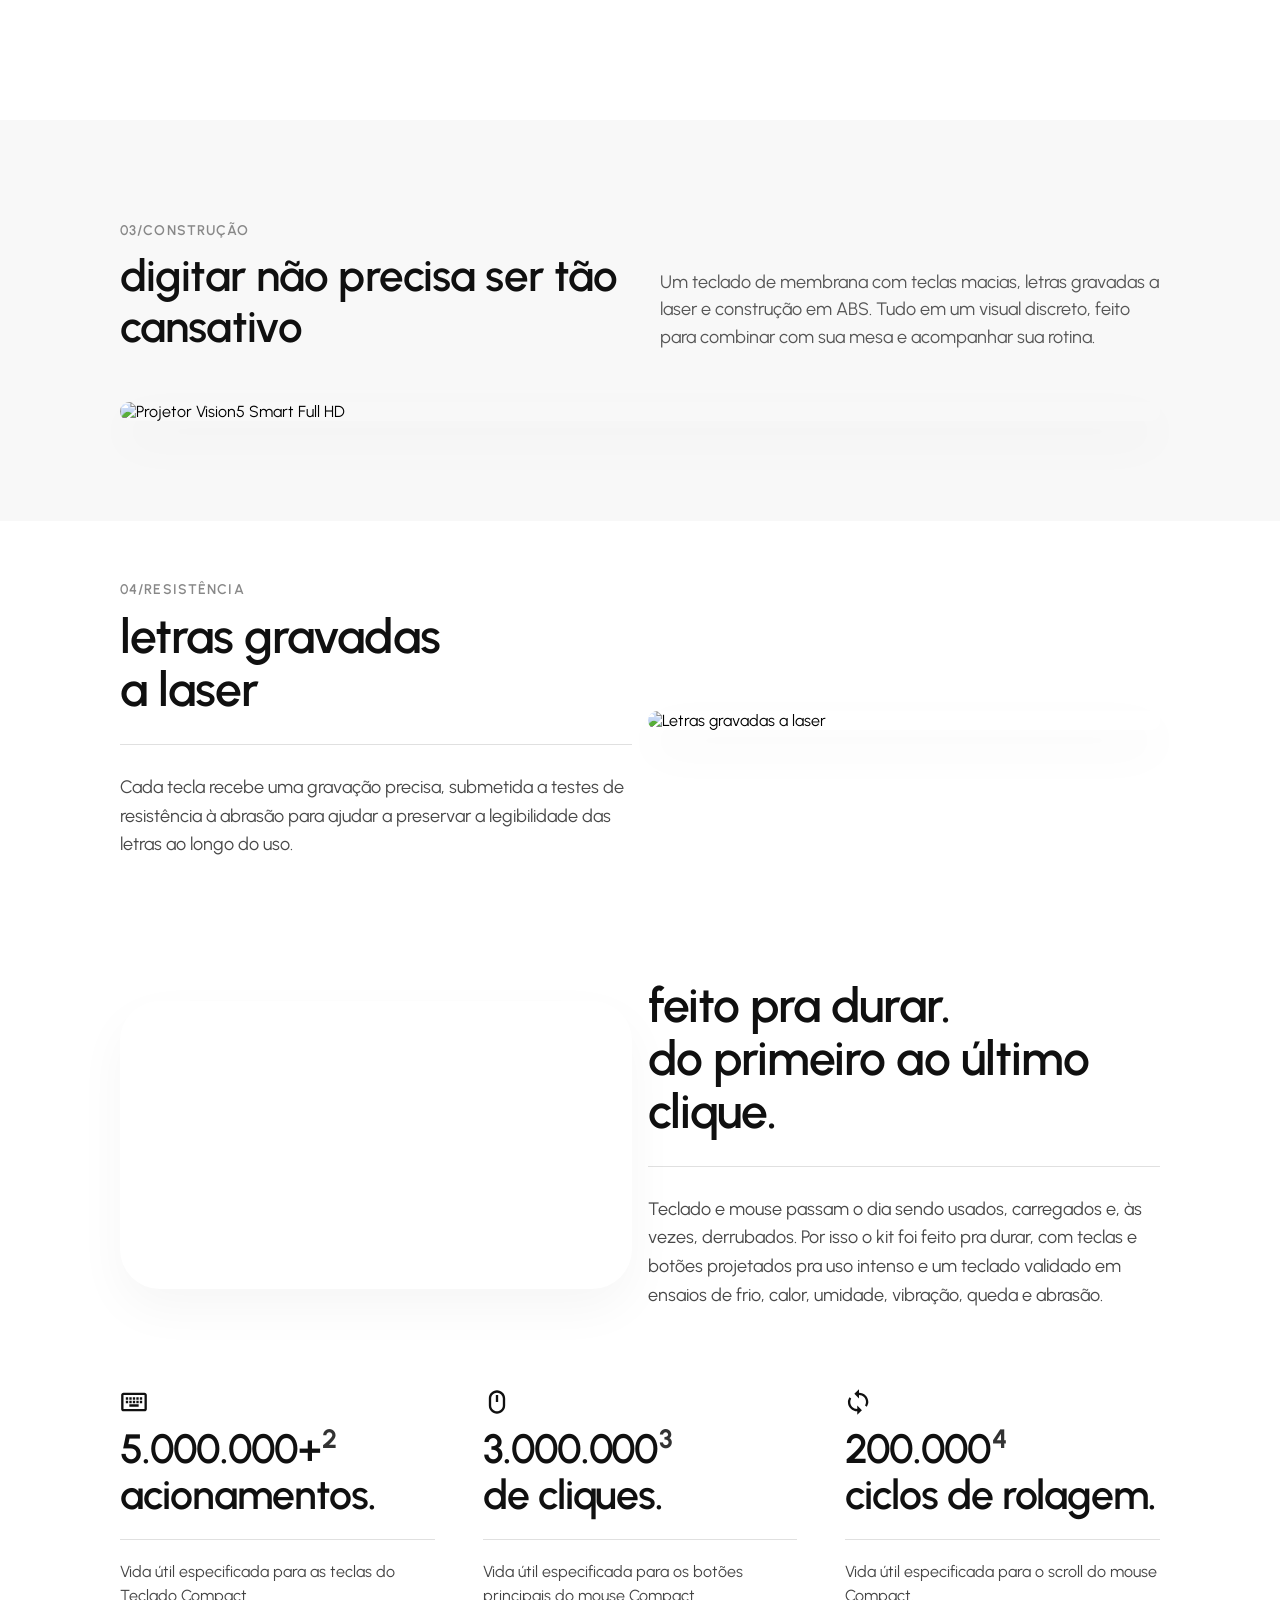
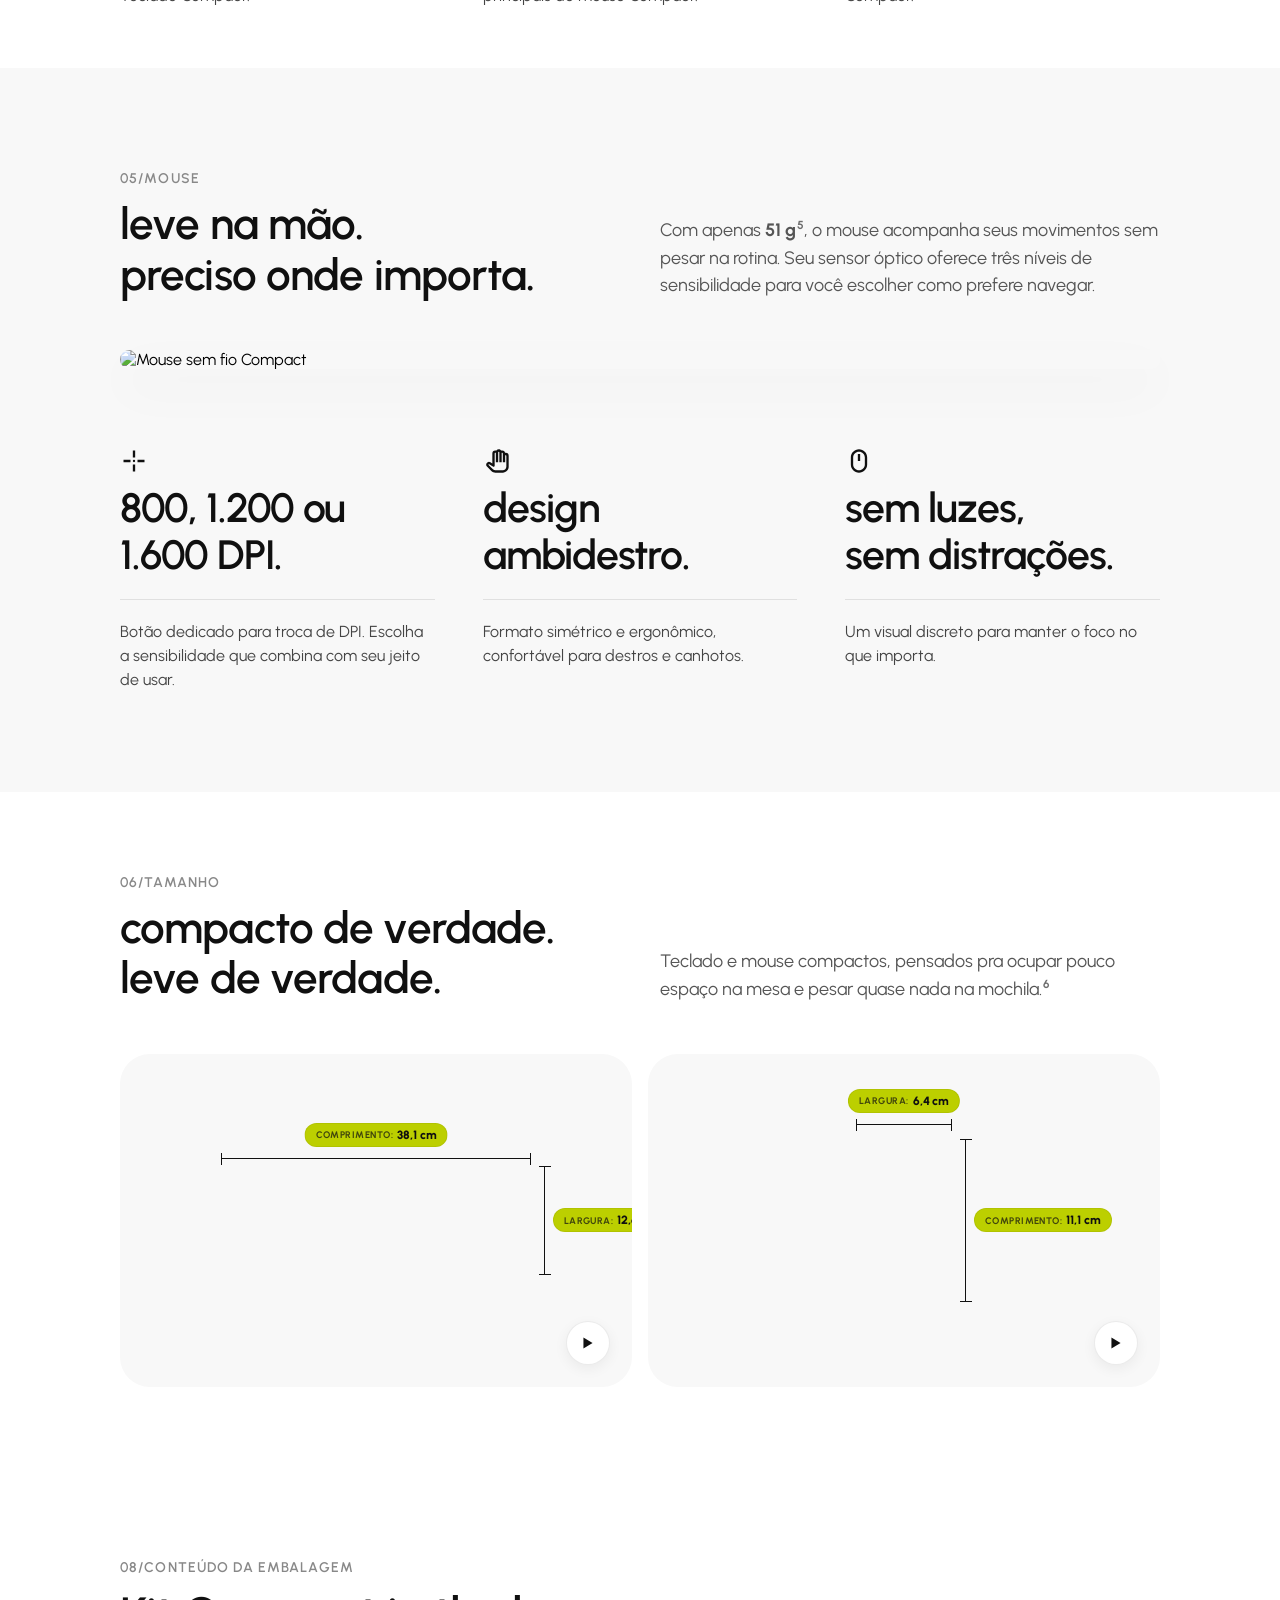
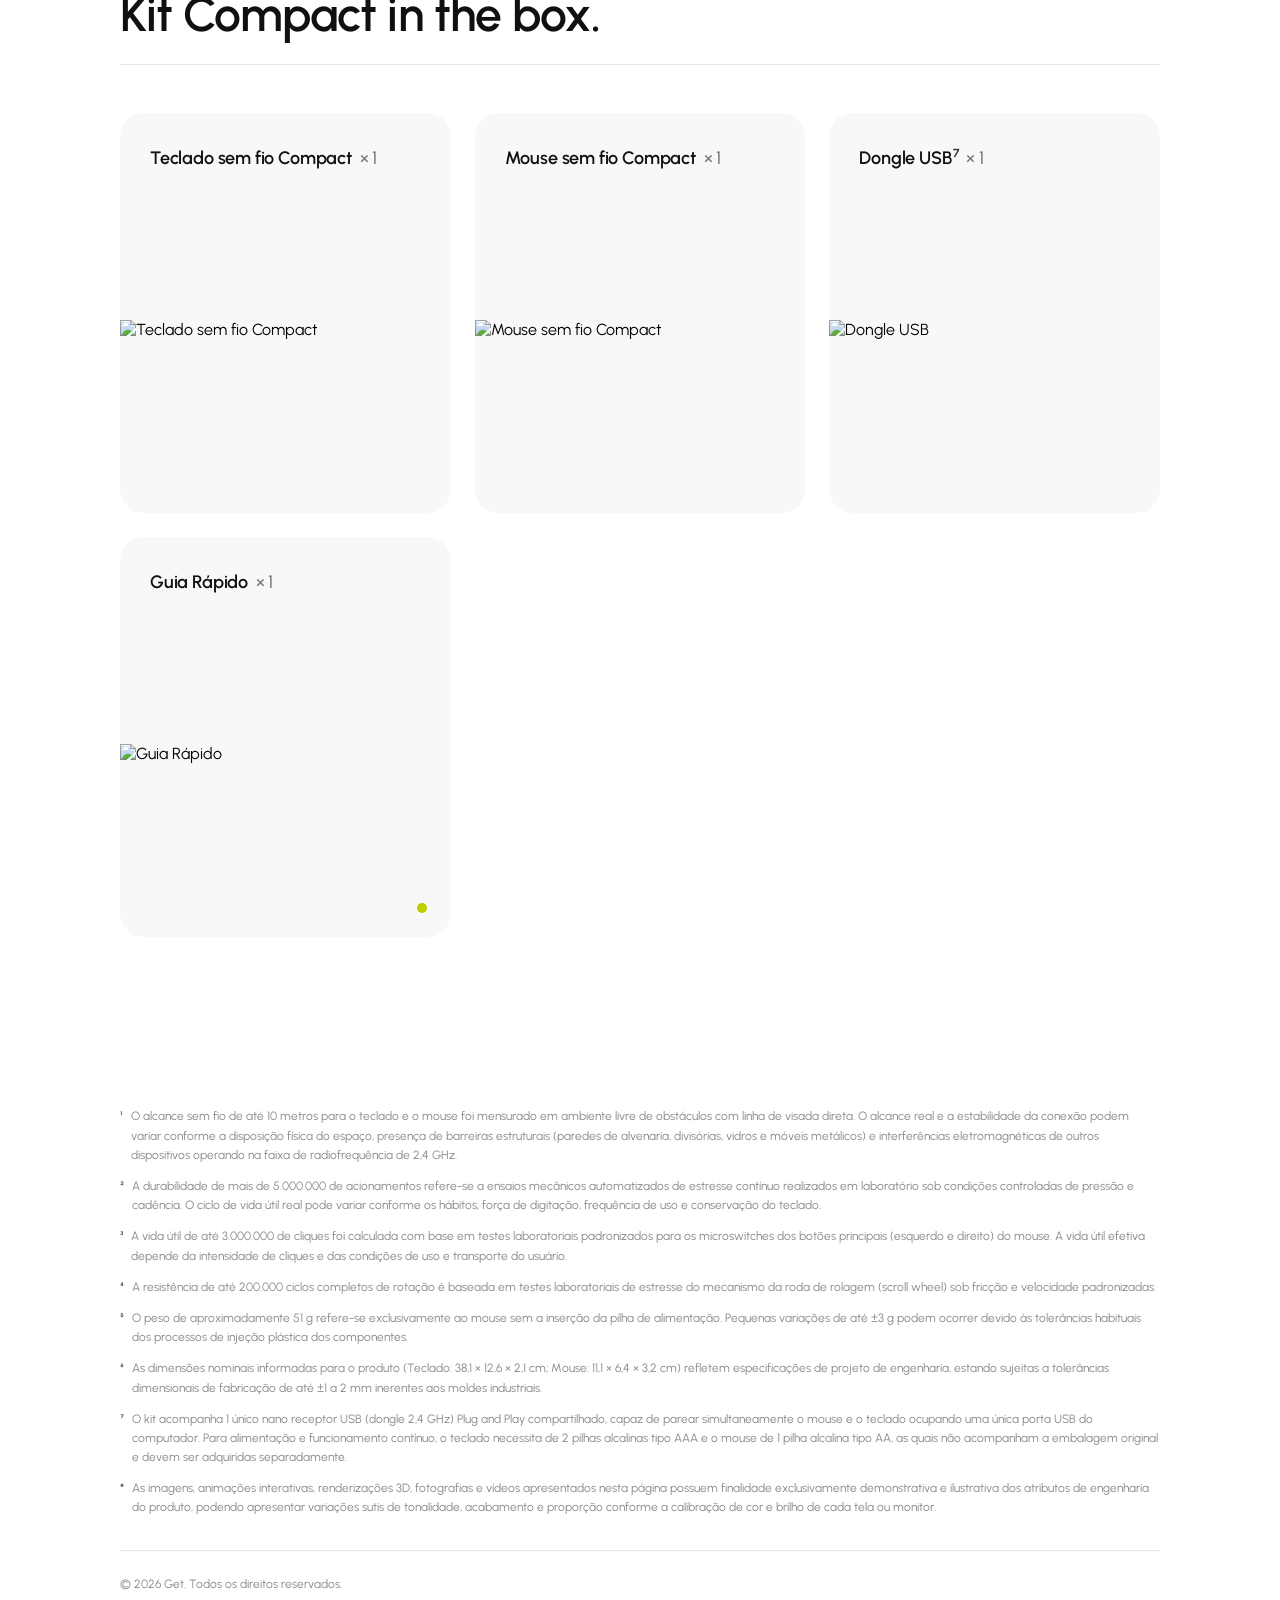
==== commit 682b014b: "feat: botao morphing glassmorphism com bounce no card do guia rapido" ====
--- a/KitCompact.html
+++ b/KitCompact.html
@@ -4654,6 +4654,143 @@
     transform: scale(1.06);
 }
 
+/* =========================================================
+   Botão Morphing Glassmorphism de Download do Guia Rápido
+   ========================================================== */
+.btn-manual-download {
+    position: absolute;
+    bottom: 24px;
+    right: 24px;
+    width: 10px;
+    height: 10px;
+    border-radius: 50%;
+    background-color: #bccf00;
+    display: flex;
+    align-items: center;
+    justify-content: center;
+    text-decoration: none;
+    z-index: 10;
+    cursor: pointer;
+    border: none;
+    outline: none;
+    overflow: hidden;
+    /* Transição elástica de retorno (Bounce suave) */
+    transition: 
+        bottom 0.5s cubic-bezier(0.34, 1.56, 0.64, 1),
+        right 0.5s cubic-bezier(0.34, 1.56, 0.64, 1),
+        width 0.5s cubic-bezier(0.34, 1.56, 0.64, 1),
+        height 0.5s cubic-bezier(0.34, 1.56, 0.64, 1),
+        background-color 0.4s ease,
+        border 0.4s ease,
+        box-shadow 0.4s ease,
+        transform 0.4s cubic-bezier(0.34, 1.56, 0.64, 1);
+}
+
+/* Pulso sutil no cantinho enquanto pequeno */
+.btn-manual-download::before {
+    content: '';
+    position: absolute;
+    inset: -3px;
+    border-radius: 50%;
+    background: rgba(188, 207, 0, 0.45);
+    opacity: 0.6;
+    animation: manualDotPulse 2s cubic-bezier(0.24, 0, 0.38, 1) infinite;
+    pointer-events: none;
+    transition: opacity 0.3s ease;
+}
+
+@keyframes manualDotPulse {
+    0% { transform: scale(0.8); opacity: 0.8; }
+    50% { transform: scale(2.0); opacity: 0; }
+    100% { transform: scale(0.8); opacity: 0; }
+}
+
+/* No hover do card: Cresce com BOUNCE elástico para o CENTRO com Glassmorphism */
+.in-box-card-manual:hover .btn-manual-download {
+    bottom: calc(50% - 37px);
+    right: calc(50% - 37px);
+    width: 74px;
+    height: 74px;
+    background: rgba(255, 255, 255, 0.72);
+    -webkit-backdrop-filter: blur(20px) saturate(190%);
+    backdrop-filter: blur(20px) saturate(190%);
+    border: 1.5px solid rgba(255, 255, 255, 0.95);
+    box-shadow: 
+        0 20px 44px rgba(0, 0, 0, 0.14),
+        0 6px 18px rgba(188, 207, 0, 0.25),
+        inset 0 1px 2px rgba(255, 255, 255, 0.95);
+    transform: scale(1);
+    /* Curva elástica com overshoot (Bounce físico) */
+    transition: 
+        bottom 0.6s cubic-bezier(0.175, 0.885, 0.32, 1.275),
+        right 0.6s cubic-bezier(0.175, 0.885, 0.32, 1.275),
+        width 0.6s cubic-bezier(0.175, 0.885, 0.32, 1.275),
+        height 0.6s cubic-bezier(0.175, 0.885, 0.32, 1.275),
+        background-color 0.35s ease,
+        border 0.35s ease,
+        box-shadow 0.35s ease;
+}
+
+.in-box-card-manual:hover .btn-manual-download::before {
+    opacity: 0;
+    animation: none;
+}
+
+/* Hover direto sobre o botão expandido */
+.btn-manual-download:hover {
+    transform: scale(1.08) !important;
+    background: rgba(188, 207, 0, 0.92) !important;
+    border-color: #bccf00 !important;
+    box-shadow: 
+        0 24px 50px rgba(0, 0, 0, 0.18),
+        0 8px 24px rgba(188, 207, 0, 0.45) !important;
+}
+
+.btn-manual-download:active {
+    transform: scale(0.95) !important;
+}
+
+/* Ícone dentro do botão */
+.manual-download-icon {
+    opacity: 0;
+    transform: scale(0.2);
+    display: flex;
+    align-items: center;
+    justify-content: center;
+    color: #101010;
+    transition: opacity 0.2s ease, transform 0.3s cubic-bezier(0.175, 0.885, 0.32, 1.275);
+}
+
+.in-box-card-manual:hover .manual-download-icon {
+    opacity: 1;
+    transform: scale(1);
+    transition: opacity 0.35s 0.18s ease, transform 0.5s 0.18s cubic-bezier(0.175, 0.885, 0.32, 1.275);
+}
+
+/* Animação com Bounce da Seta de Download */
+.download-arrow-anim {
+    transform-origin: center center;
+}
+
+.in-box-card-manual:hover .download-arrow-anim {
+    animation: arrowBounceMotion 1.4s cubic-bezier(0.45, 0, 0.55, 1) infinite;
+}
+
+@keyframes arrowBounceMotion {
+    0%, 100% {
+        transform: translateY(0);
+    }
+    35% {
+        transform: translateY(4px);
+    }
+    55% {
+        transform: translateY(-2px);
+    }
+    75% {
+        transform: translateY(1.5px);
+    }
+}
+
 .in-box-carousel-wrapper {
     width: 100%;
     position: relative;
@@ -7864,13 +8001,26 @@
                             </div>
 
                             <!-- Card 4: Guia Rápido -->
-                            <div class="in-box-card">
+                            <div class="in-box-card in-box-card-manual">
                                 <div class="in-box-card-top">
                                     <h3 class="in-box-card-title">Guia Rápido <span class="in-box-card-qty">&times; 1</span></h3>
                                 </div>
                                 <div class="in-box-card-visual">
                                     <img src="https://raw.githubusercontent.com/thyagoalves/kit-compact-lp/main/assets/ManualCompact2Box.png" alt="Guia Rápido" class="in-box-img in-box-img-manual" loading="lazy">
                                 </div>
+
+                                <!-- Botão Morphing Interativo de Download (10px cantinho -> Centro Glassmorphism com Bounce) -->
+                                <a href="https://raw.githubusercontent.com/thyagoalves/kit-compact-lp/main/assets/ManualCompact2Box.png" download="Guia_Rapido_Kit_Compact.png" target="_blank" rel="noopener noreferrer" class="btn-manual-download" aria-label="Baixar Guia Rápido" title="Baixar Guia Rápido">
+                                    <div class="manual-download-icon">
+                                        <svg viewBox="0 0 24 24" width="28" height="28" fill="none" stroke="#101010" stroke-width="2.2" stroke-linecap="round" stroke-linejoin="round">
+                                            <path d="M21 15v4a2 2 0 0 1-2 2H5a2 2 0 0 1-2-2v-4"></path>
+                                            <g class="download-arrow-anim">
+                                                <polyline points="7 10 12 15 17 10"></polyline>
+                                                <line x1="12" y1="15" x2="12" y2="3"></line>
+                                            </g>
+                                        </svg>
+                                    </div>
+                                </a>
                             </div>
                         </div>
                     </div>
